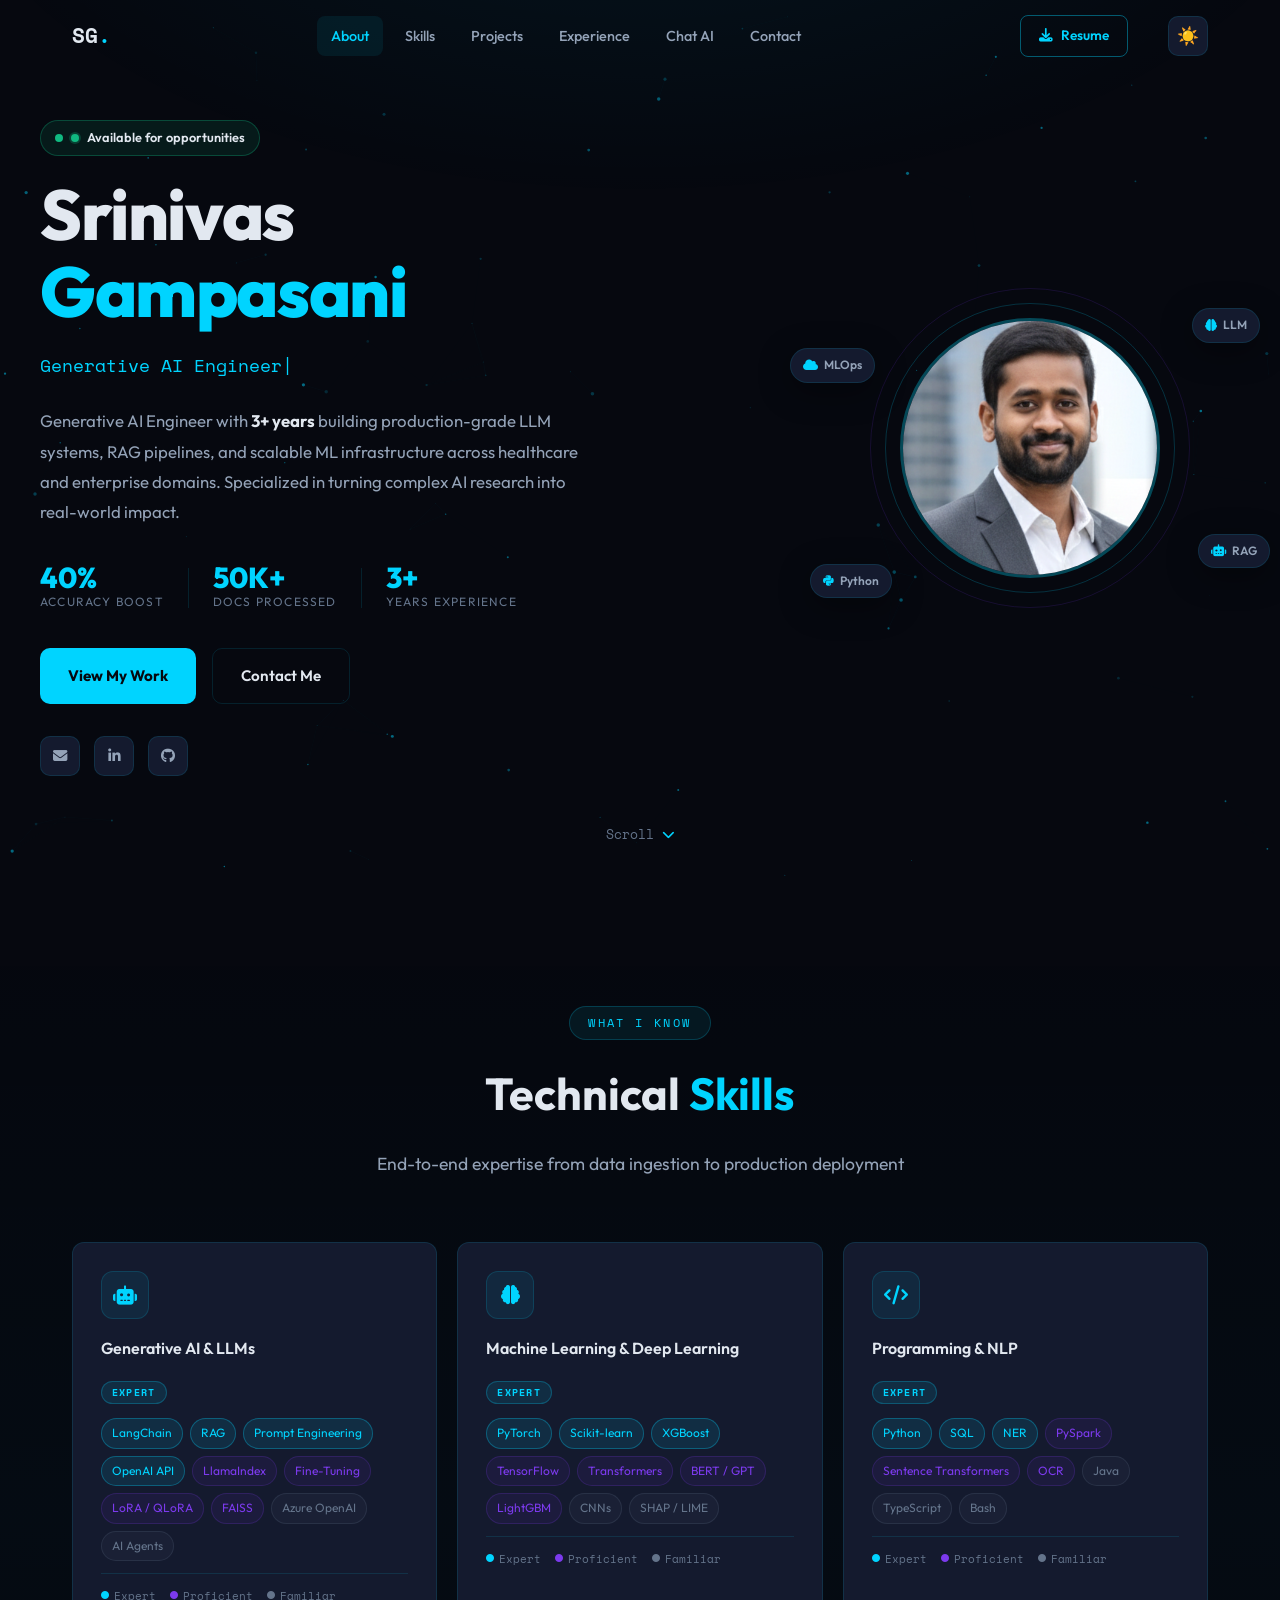
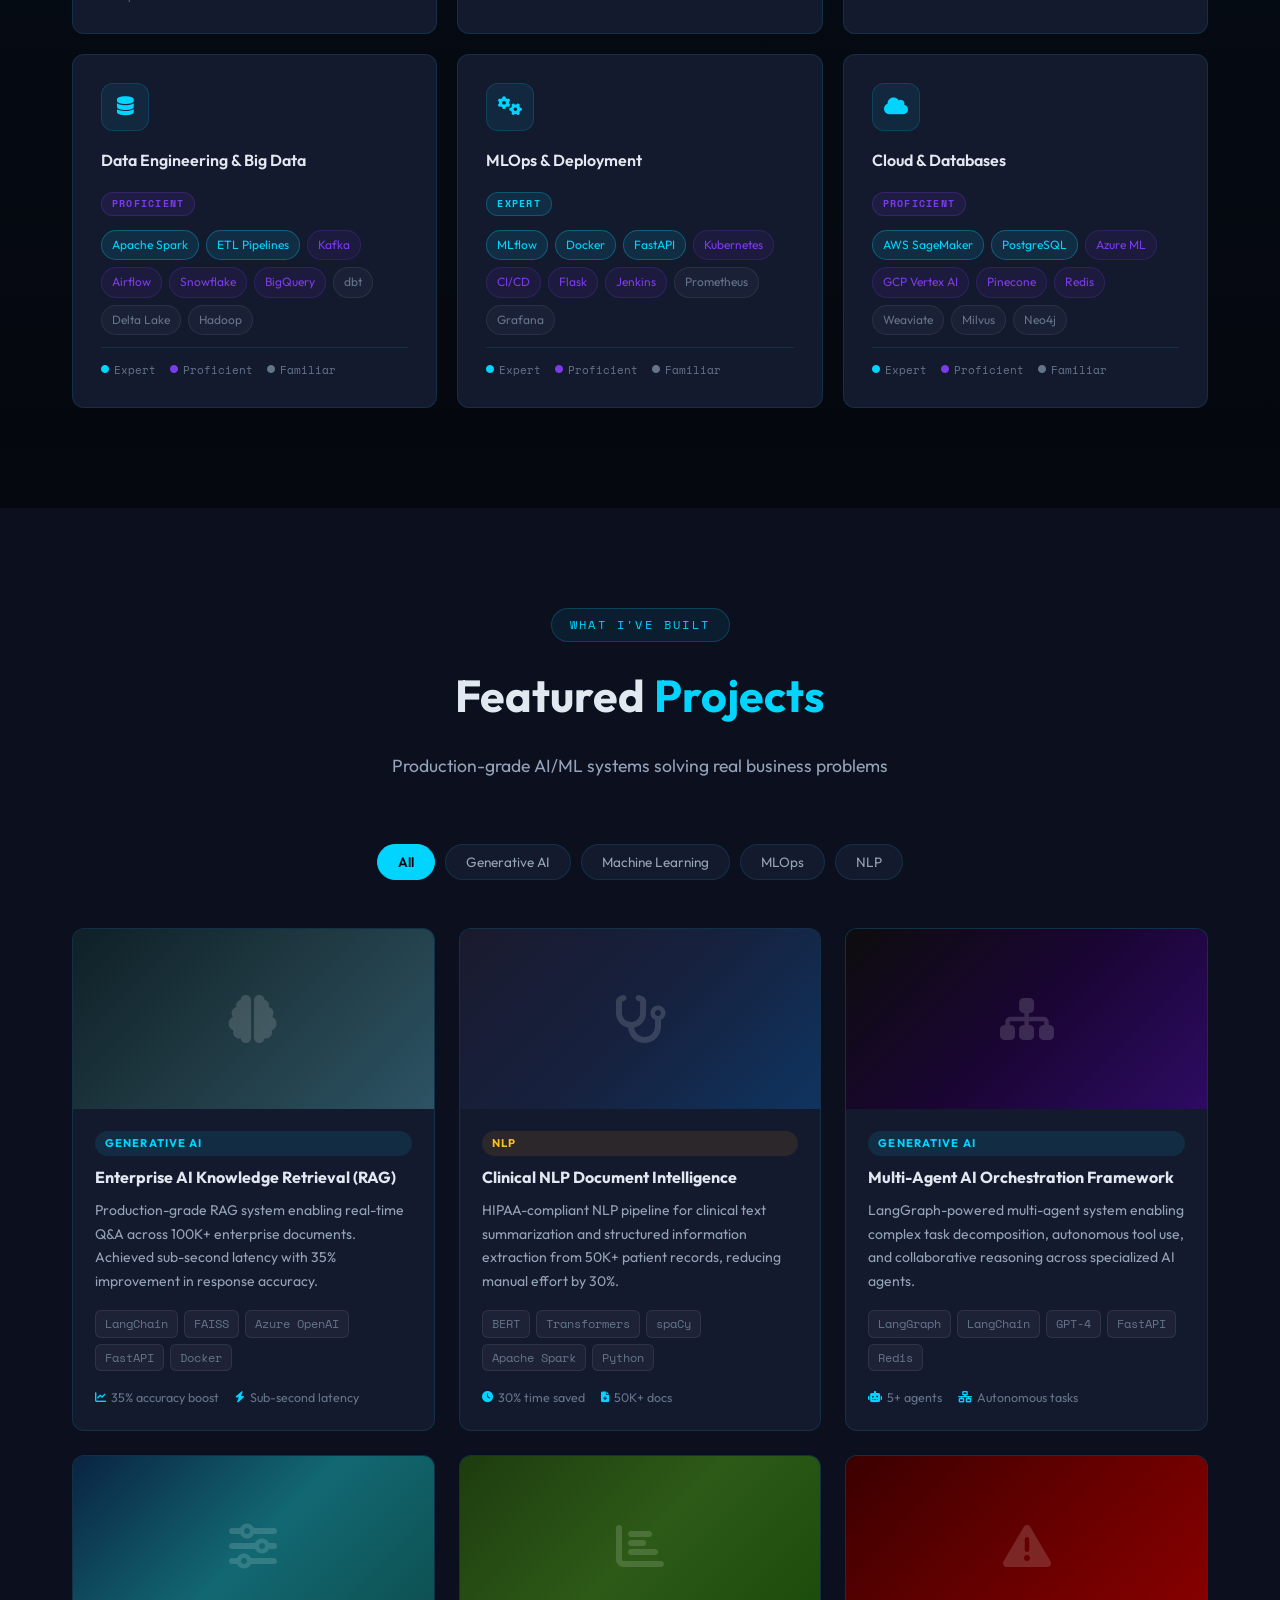
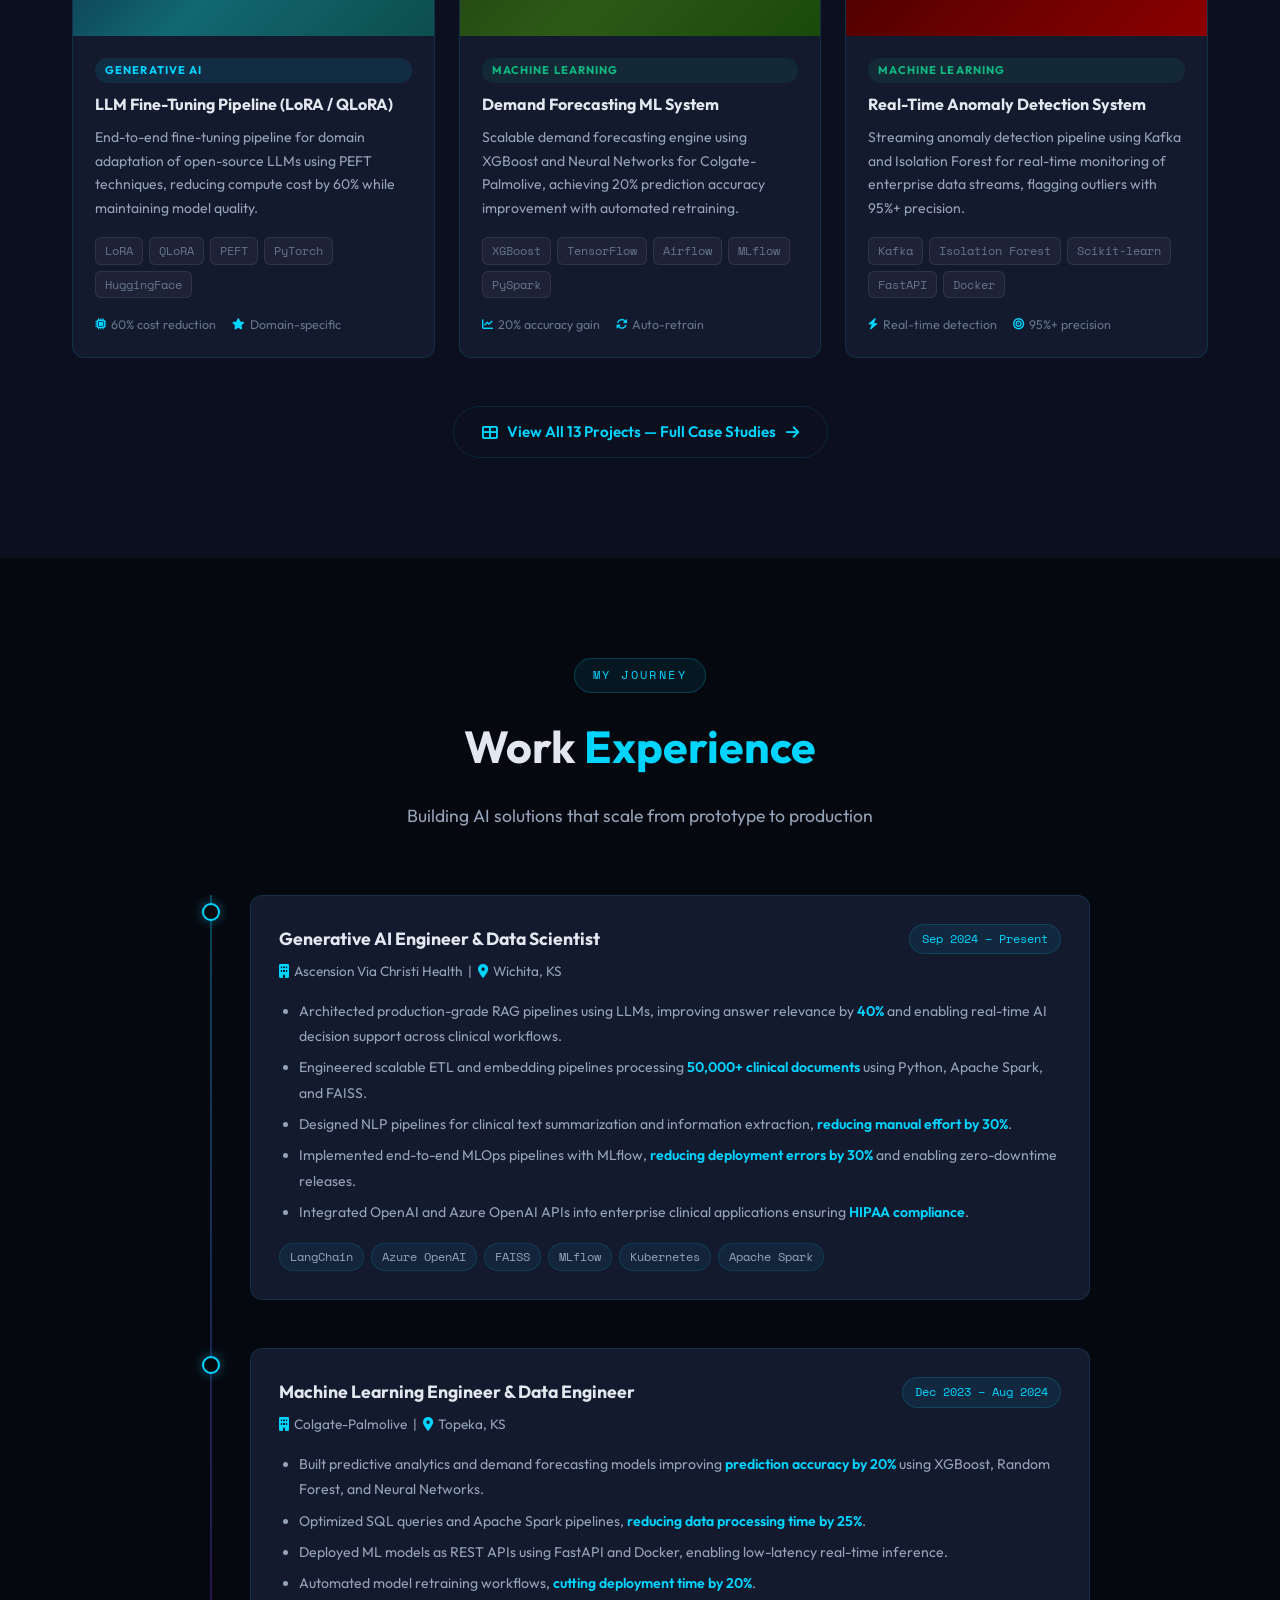
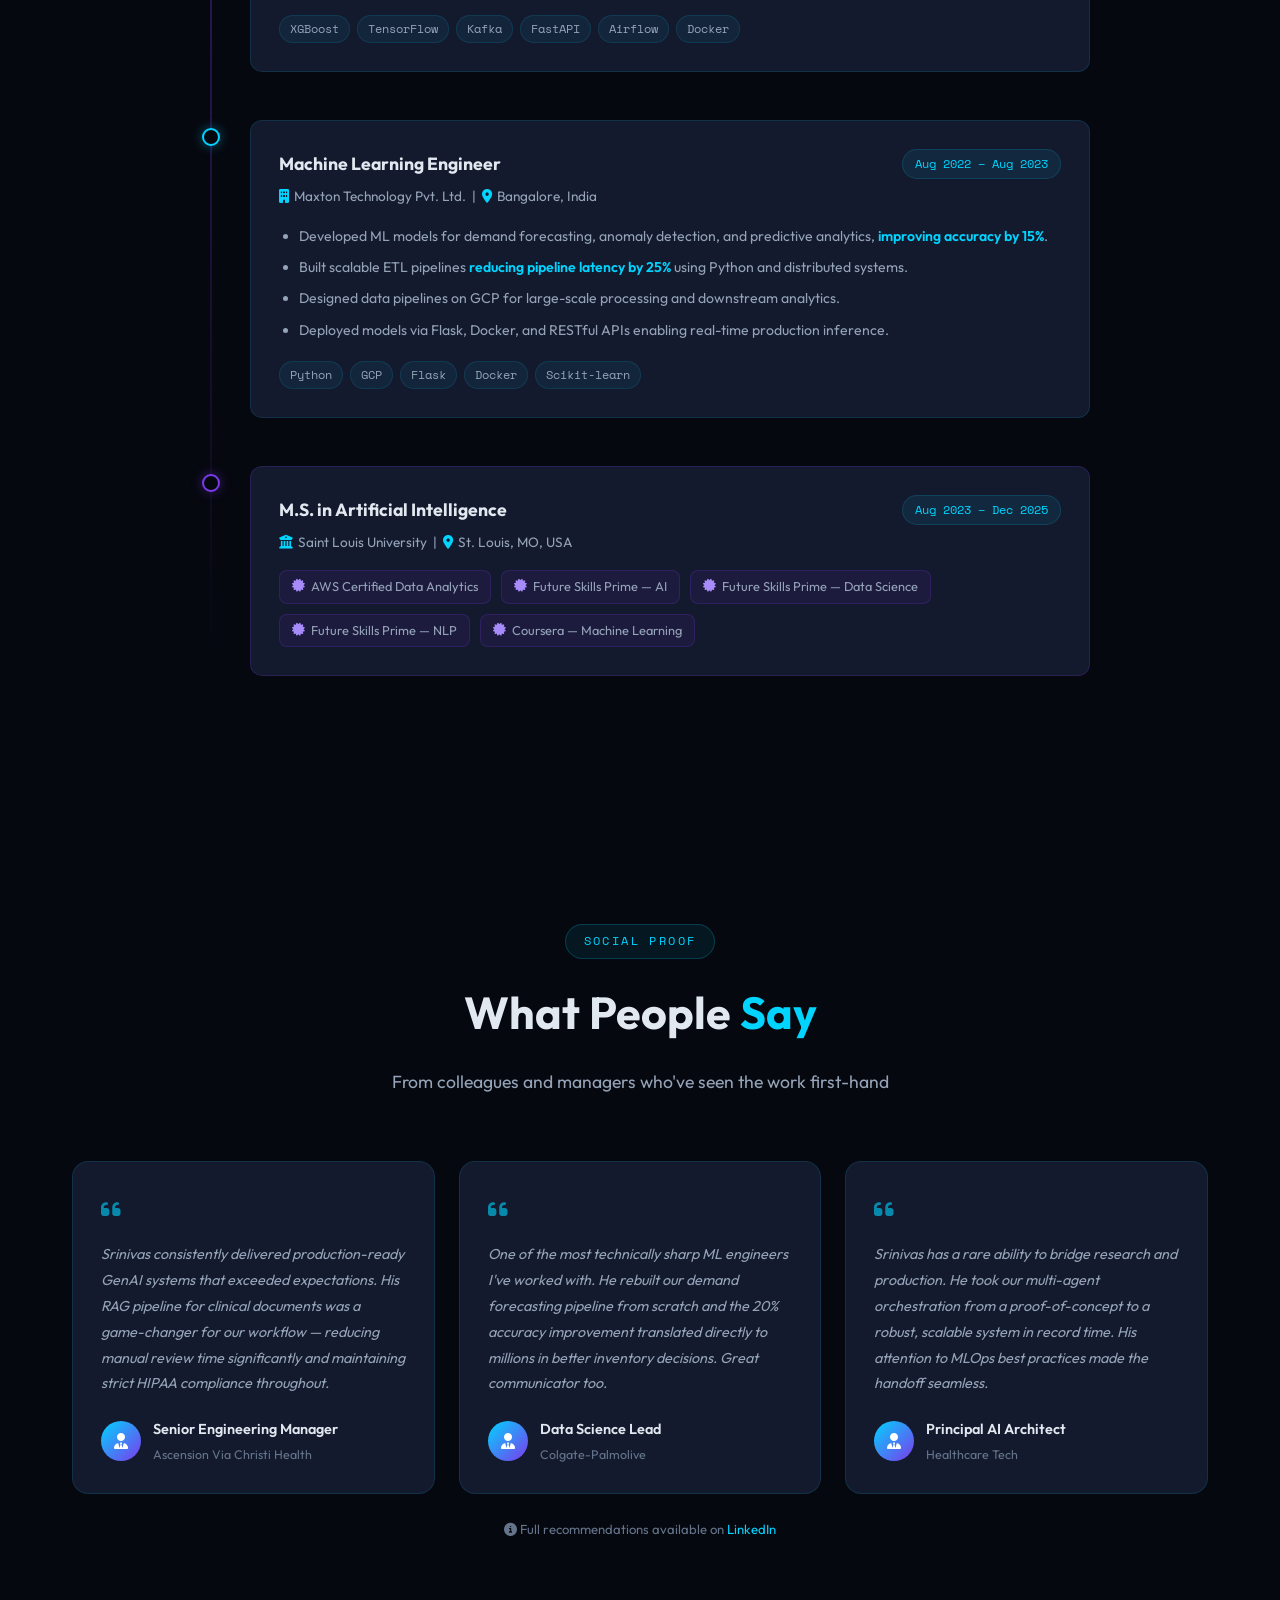
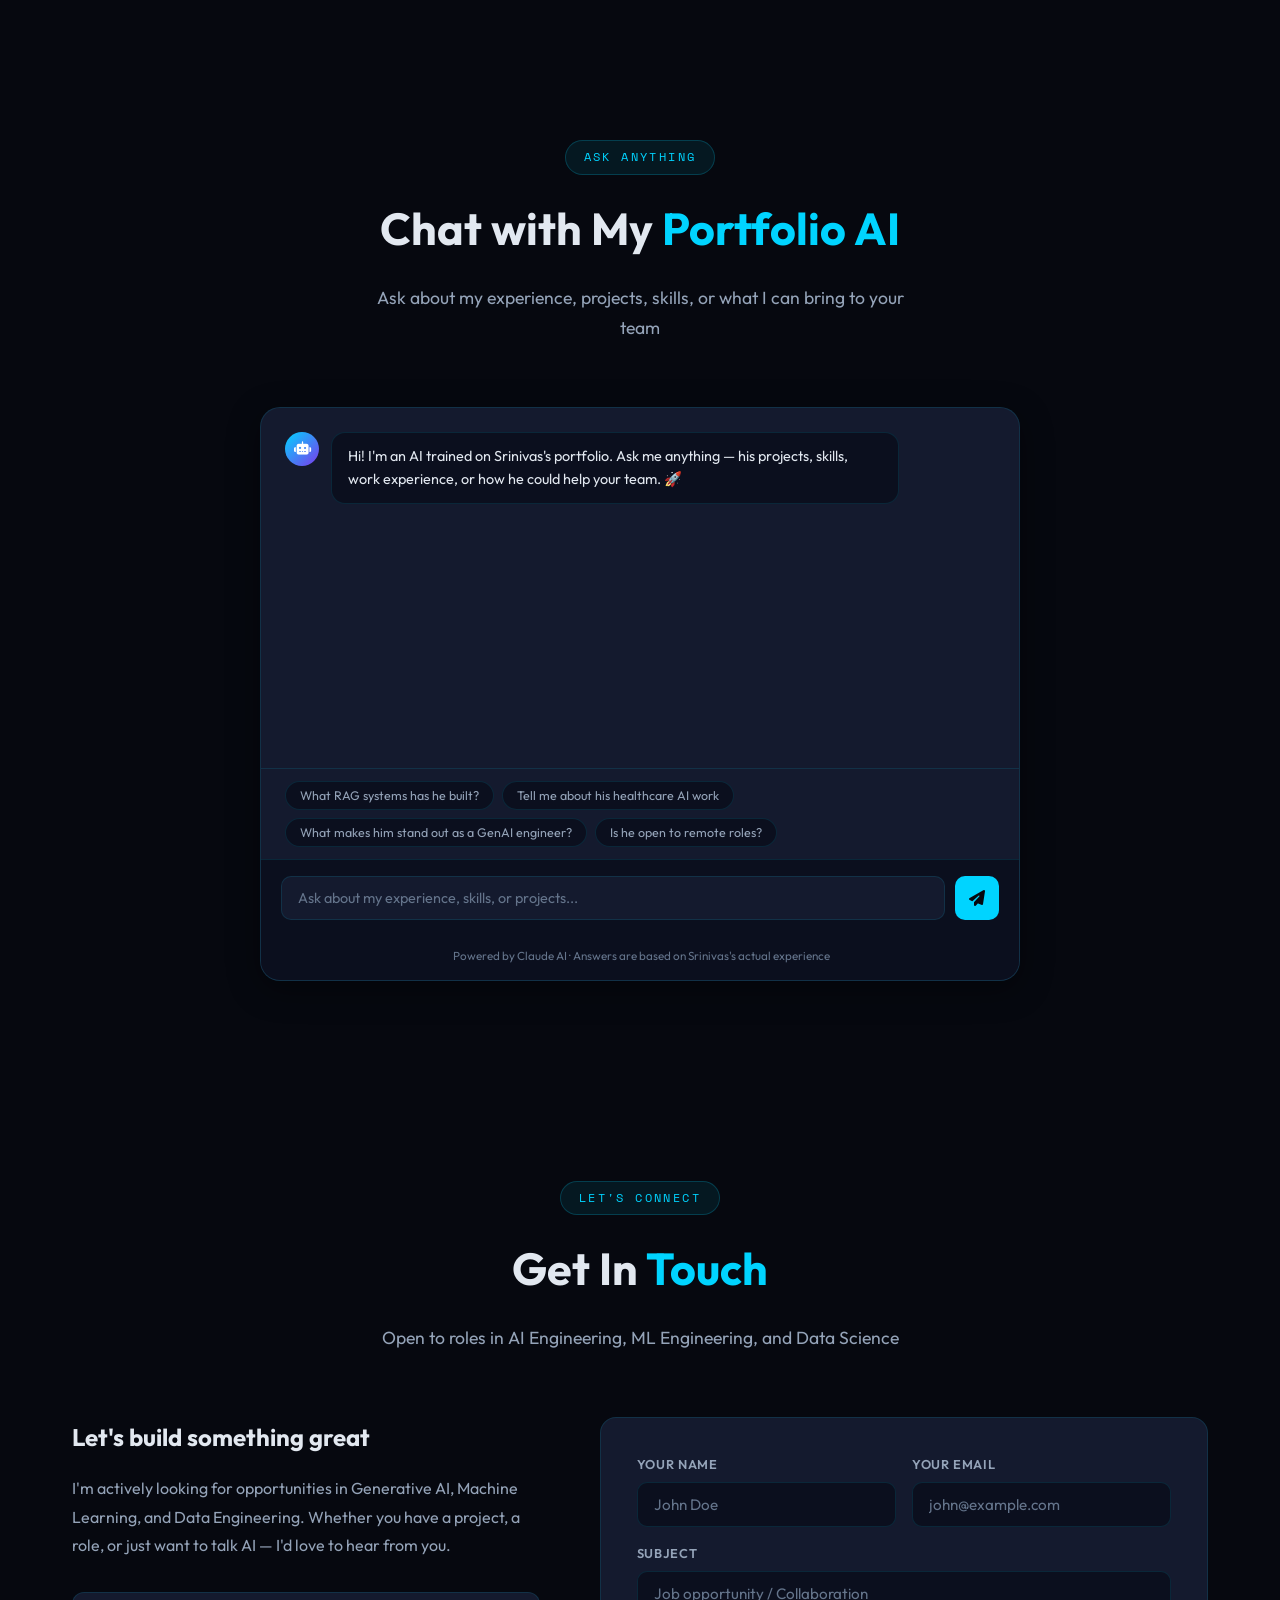
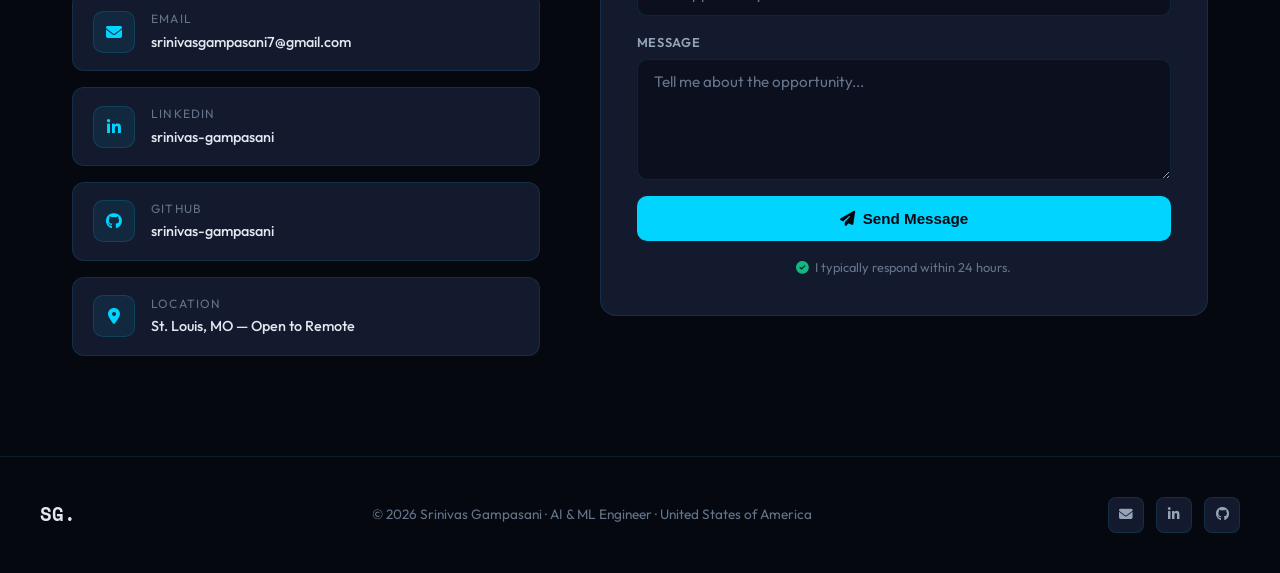
==== index.html @ 33515a1b "Update index.html" ====
<!DOCTYPE html>
<html lang="en" data-theme="dark">
<head>
  <meta charset="UTF-8">
  <meta name="viewport" content="width=device-width, initial-scale=1.0">
  <title>Srinivas Gampasani — Generative AI & ML Engineer | St. Louis, MO</title>
  <meta name="description" content="Srinivas Gampasani is a Generative AI Engineer with 3+ years building production-grade LLM systems, RAG pipelines, and scalable ML infrastructure in healthcare and enterprise domains.">
  <meta name="keywords" content="Generative AI Engineer, Machine Learning Engineer, LLM, RAG, LangChain, Data Scientist, St. Louis, MLOps, NLP, AI Engineer">
  <meta name="author" content="Srinivas Gampasani">
  <meta name="robots" content="index, follow">
  <link rel="canonical" href="https://srinivasgampasani.com/">

  <!-- Open Graph / LinkedIn / Facebook -->
  <meta property="og:type" content="website">
  <meta property="og:url" content="https://srinivasgampasani.com/">
  <meta property="og:title" content="Srinivas Gampasani — Generative AI & ML Engineer">
  <meta property="og:description" content="Generative AI Engineer building production-grade LLM systems, RAG pipelines, and scalable ML infrastructure. 3+ years across healthcare and enterprise domains.">
  <meta property="og:image" content="https://srinivasgampasani.com/assets/Srinivas Profile.png">

  <!-- Twitter Card -->
  <meta name="twitter:card" content="summary_large_image">
  <meta name="twitter:title" content="Srinivas Gampasani — Generative AI & ML Engineer">
  <meta name="twitter:description" content="Building production-grade LLM systems, RAG pipelines, and ML infrastructure.">
  <meta name="twitter:image" content="https://srinivasgampasani.com/assets/Srinivas Profile.png">

  <!-- Structured Data (JSON-LD) -->
  <script type="application/ld+json">
  {
    "@context": "https://schema.org",
    "@type": "Person",
    "name": "Srinivas Gampasani",
    "url": "https://srinivasgampasani.com",
    "image": "https://srinivasgampasani.com/assets/Srinivas Profile.png",
    "jobTitle": "Generative AI Engineer",
    "description": "Generative AI Engineer with 3+ years building production-grade LLM systems, RAG pipelines, and scalable ML infrastructure.",
    "email": "srinivasgampasani7@gmail.com",
    "sameAs": [
      "https://www.linkedin.com/in/srinivas-gampasani-85338b235/",
      "https://github.com/srinivas-gampasani"
    ],
    "alumniOf": {
      "@type": "CollegeOrUniversity",
      "name": "Saint Louis University"
    },
    "knowsAbout": ["Generative AI", "LLM", "RAG", "Machine Learning", "MLOps", "LangChain", "Python", "NLP"]
  }
  </script>

  <link rel="stylesheet" href="style.css">
  <link rel="stylesheet" href="https://cdnjs.cloudflare.com/ajax/libs/font-awesome/6.5.0/css/all.min.css">
  <link href="https://fonts.googleapis.com/css2?family=Space+Mono:wght@400;700&family=Outfit:wght@300;400;500;600;700;800&display=swap" rel="stylesheet">
</head>
<body>

<!-- BACKGROUND CANVAS -->
<canvas id="bg-canvas"></canvas>

<!-- NAVBAR -->
<header id="navbar">
  <div class="nav-inner">
    <a href="index.html" class="nav-logo">SG<span class="dot">.</span></a>
    <nav>
      <a href="#about">About</a>
      <a href="#skills">Skills</a>
      <a href="projects.html">Projects</a>
      <a href="#experience">Experience</a>
      <a href="#chat">Chat AI</a>
      <a href="#contact">Contact</a>
    </nav>
    <a href="assets/Srinivas Resume.pdf" target="_blank" class="nav-resume">
      <i class="fas fa-download"></i> Resume
    </a>
    <button id="theme-toggle" aria-label="Toggle theme" title="Toggle dark/light mode">☀️</button>
    <button id="menu-toggle" aria-label="Toggle menu"><span></span><span></span><span></span></button>
  </div>
  <div class="mobile-menu" id="mobile-menu">
    <a href="#about">About</a>
    <a href="#skills">Skills</a>
    <a href="projects.html">Projects</a>
    <a href="#experience">Experience</a>
    <a href="#chat">Chat AI</a>
    <a href="#contact">Contact</a>
    <a href="assets/Srinivas Resume.pdf" target="_blank">Download Resume</a>
  </div>
</header>

<!-- HERO -->
<section id="about" class="hero">
  <div class="hero-content">
    <div class="hero-text">
      <a href="https://www.linkedin.com/in/srinivas-gampasani-85338b235/" target="_blank" class="hero-tag animate-up delay-1"><span class="available-dot"></span>Available for opportunities</a>
      <h1 class="animate-up delay-2">Srinivas<br><span class="accent">Gampasani</span></h1>
      <div class="typing-wrapper animate-up delay-3">
        <span id="typing-text"></span><span class="cursor">|</span>
      </div>
      <p class="hero-bio animate-up delay-4">
        Generative AI Engineer with <strong>3+ years</strong> building production-grade LLM systems, RAG pipelines, and scalable ML infrastructure across healthcare and enterprise domains. Specialized in turning complex AI research into real-world impact.
      </p>
      <div class="hero-stats animate-up delay-5">
        <div class="stat"><span class="stat-num">40%</span><span class="stat-lbl">Accuracy boost</span></div>
        <div class="stat-div"></div>
        <div class="stat"><span class="stat-num">50K+</span><span class="stat-lbl">Docs processed</span></div>
        <div class="stat-div"></div>
        <div class="stat"><span class="stat-num">3+</span><span class="stat-lbl">Years experience</span></div>
      </div>
      <div class="hero-btns animate-up delay-5">
        <a href="projects.html" class="btn-primary">View My Work</a>
        <a href="#contact" class="btn-outline">Contact Me</a>
      </div>
      <div class="social-row animate-up delay-5">
        <a href="mailto:srinivasgampasani7@gmail.com" title="Email"><i class="fas fa-envelope"></i></a>
        <a href="https://www.linkedin.com/in/srinivas-gampasani-85338b235/" target="_blank" title="LinkedIn"><i class="fab fa-linkedin-in"></i></a>
        <a href="https://github.com/srinivas-gampasani" target="_blank" title="GitHub"><i class="fab fa-github"></i></a>
      </div>
    </div>
    <div class="hero-visual animate-up delay-3">
      <div class="profile-ring">
        <img src="assets/Srinivas Profile.png" alt="Srinivas Gampasani" class="profile-img">
        <div class="ring ring-1"></div>
        <div class="ring ring-2"></div>
      </div>
      <div class="floating-badge badge-1"><i class="fas fa-brain"></i> LLM</div>
      <div class="floating-badge badge-2"><i class="fas fa-robot"></i> RAG</div>
      <div class="floating-badge badge-3"><i class="fas fa-cloud"></i> MLOps</div>
      <div class="floating-badge badge-4"><i class="fab fa-python"></i> Python</div>
    </div>
  </div>
  <div class="scroll-hint"><span>Scroll</span><i class="fas fa-chevron-down"></i></div>
</section>

<!-- SKILLS -->
<section id="skills" class="section reveal">
  <div class="section-inner">
    <div class="section-header">
      <span class="section-label">What I Know</span>
      <h2>Technical <span class="accent">Skills</span></h2>
      <p>End-to-end expertise from data ingestion to production deployment</p>
    </div>
    <div class="skills-grid">

      <div class="skill-card">
        <div class="skill-icon"><i class="fas fa-robot"></i></div>
        <h3>Generative AI & LLMs</h3>
        <div class="skill-tier-label expert">Expert</div>
        <div class="skill-tags">
          <span class="tag-expert">LangChain</span><span class="tag-expert">RAG</span><span class="tag-expert">Prompt Engineering</span><span class="tag-expert">OpenAI API</span>
          <span class="tag-proficient">LlamaIndex</span><span class="tag-proficient">Fine-Tuning</span><span class="tag-proficient">LoRA / QLoRA</span><span class="tag-proficient">FAISS</span>
          <span class="tag-familiar">Azure OpenAI</span><span class="tag-familiar">AI Agents</span>
        </div>
        <div class="skill-tier-legend">
          <span class="legend-item"><i class="fas fa-circle tag-expert-dot"></i> Expert</span>
          <span class="legend-item"><i class="fas fa-circle tag-proficient-dot"></i> Proficient</span>
          <span class="legend-item"><i class="fas fa-circle tag-familiar-dot"></i> Familiar</span>
        </div>
      </div>

      <div class="skill-card">
        <div class="skill-icon"><i class="fas fa-brain"></i></div>
        <h3>Machine Learning & Deep Learning</h3>
        <div class="skill-tier-label expert">Expert</div>
        <div class="skill-tags">
          <span class="tag-expert">PyTorch</span><span class="tag-expert">Scikit-learn</span><span class="tag-expert">XGBoost</span>
          <span class="tag-proficient">TensorFlow</span><span class="tag-proficient">Transformers</span><span class="tag-proficient">BERT / GPT</span><span class="tag-proficient">LightGBM</span>
          <span class="tag-familiar">CNNs</span><span class="tag-familiar">SHAP / LIME</span>
        </div>
        <div class="skill-tier-legend">
          <span class="legend-item"><i class="fas fa-circle tag-expert-dot"></i> Expert</span>
          <span class="legend-item"><i class="fas fa-circle tag-proficient-dot"></i> Proficient</span>
          <span class="legend-item"><i class="fas fa-circle tag-familiar-dot"></i> Familiar</span>
        </div>
      </div>

      <div class="skill-card">
        <div class="skill-icon"><i class="fas fa-code"></i></div>
        <h3>Programming & NLP</h3>
        <div class="skill-tier-label expert">Expert</div>
        <div class="skill-tags">
          <span class="tag-expert">Python</span><span class="tag-expert">SQL</span><span class="tag-expert">NER</span>
          <span class="tag-proficient">PySpark</span><span class="tag-proficient">Sentence Transformers</span><span class="tag-proficient">OCR</span>
          <span class="tag-familiar">Java</span><span class="tag-familiar">TypeScript</span><span class="tag-familiar">Bash</span>
        </div>
        <div class="skill-tier-legend">
          <span class="legend-item"><i class="fas fa-circle tag-expert-dot"></i> Expert</span>
          <span class="legend-item"><i class="fas fa-circle tag-proficient-dot"></i> Proficient</span>
          <span class="legend-item"><i class="fas fa-circle tag-familiar-dot"></i> Familiar</span>
        </div>
      </div>

      <div class="skill-card">
        <div class="skill-icon"><i class="fas fa-database"></i></div>
        <h3>Data Engineering & Big Data</h3>
        <div class="skill-tier-label proficient">Proficient</div>
        <div class="skill-tags">
          <span class="tag-expert">Apache Spark</span><span class="tag-expert">ETL Pipelines</span>
          <span class="tag-proficient">Kafka</span><span class="tag-proficient">Airflow</span><span class="tag-proficient">Snowflake</span><span class="tag-proficient">BigQuery</span>
          <span class="tag-familiar">dbt</span><span class="tag-familiar">Delta Lake</span><span class="tag-familiar">Hadoop</span>
        </div>
        <div class="skill-tier-legend">
          <span class="legend-item"><i class="fas fa-circle tag-expert-dot"></i> Expert</span>
          <span class="legend-item"><i class="fas fa-circle tag-proficient-dot"></i> Proficient</span>
          <span class="legend-item"><i class="fas fa-circle tag-familiar-dot"></i> Familiar</span>
        </div>
      </div>

      <div class="skill-card">
        <div class="skill-icon"><i class="fas fa-cogs"></i></div>
        <h3>MLOps & Deployment</h3>
        <div class="skill-tier-label expert">Expert</div>
        <div class="skill-tags">
          <span class="tag-expert">MLflow</span><span class="tag-expert">Docker</span><span class="tag-expert">FastAPI</span>
          <span class="tag-proficient">Kubernetes</span><span class="tag-proficient">CI/CD</span><span class="tag-proficient">Flask</span><span class="tag-proficient">Jenkins</span>
          <span class="tag-familiar">Prometheus</span><span class="tag-familiar">Grafana</span>
        </div>
        <div class="skill-tier-legend">
          <span class="legend-item"><i class="fas fa-circle tag-expert-dot"></i> Expert</span>
          <span class="legend-item"><i class="fas fa-circle tag-proficient-dot"></i> Proficient</span>
          <span class="legend-item"><i class="fas fa-circle tag-familiar-dot"></i> Familiar</span>
        </div>
      </div>

      <div class="skill-card">
        <div class="skill-icon"><i class="fas fa-cloud"></i></div>
        <h3>Cloud & Databases</h3>
        <div class="skill-tier-label proficient">Proficient</div>
        <div class="skill-tags">
          <span class="tag-expert">AWS SageMaker</span><span class="tag-expert">PostgreSQL</span>
          <span class="tag-proficient">Azure ML</span><span class="tag-proficient">GCP Vertex AI</span><span class="tag-proficient">Pinecone</span><span class="tag-proficient">Redis</span>
          <span class="tag-familiar">Weaviate</span><span class="tag-familiar">Milvus</span><span class="tag-familiar">Neo4j</span>
        </div>
        <div class="skill-tier-legend">
          <span class="legend-item"><i class="fas fa-circle tag-expert-dot"></i> Expert</span>
          <span class="legend-item"><i class="fas fa-circle tag-proficient-dot"></i> Proficient</span>
          <span class="legend-item"><i class="fas fa-circle tag-familiar-dot"></i> Familiar</span>
        </div>
      </div>

    </div>
  </div>
</section>

<!-- PROJECTS PREVIEW -->
<section id="projects" class="section reveal">
  <div class="section-inner">
    <div class="section-header">
      <span class="section-label">What I've Built</span>
      <h2>Featured <span class="accent">Projects</span></h2>
      <p>Production-grade AI/ML systems solving real business problems</p>
    </div>

    <div class="filter-bar">
      <button class="filter-btn active" data-filter="all">All</button>
      <button class="filter-btn" data-filter="genai">Generative AI</button>
      <button class="filter-btn" data-filter="ml">Machine Learning</button>
      <button class="filter-btn" data-filter="mlops">MLOps</button>
      <button class="filter-btn" data-filter="nlp">NLP</button>
    </div>

    <div class="projects-grid">

      <!-- Project 1 -->
      <div class="project-card" data-category="genai">
        <div class="project-img" style="background: linear-gradient(135deg, #0f2027, #203a43, #2c5364);">
          <div class="project-img-icon"><i class="fas fa-brain"></i></div>
          <div class="project-overlay">
            <a href="projects.html#rag" class="overlay-btn"><i class="fas fa-arrow-right"></i> Details</a>
          </div>
        </div>
        <div class="project-body">
          <div class="project-category-tag genai">Generative AI</div>
          <h3>Enterprise AI Knowledge Retrieval (RAG)</h3>
          <p>Production-grade RAG system enabling real-time Q&A across 100K+ enterprise documents. Achieved sub-second latency with 35% improvement in response accuracy.</p>
          <div class="tech-stack">
            <span>LangChain</span><span>FAISS</span><span>Azure OpenAI</span><span>FastAPI</span><span>Docker</span>
          </div>
          <div class="project-metrics">
            <div class="metric"><i class="fas fa-chart-line"></i> 35% accuracy boost</div>
            <div class="metric"><i class="fas fa-bolt"></i> Sub-second latency</div>
          </div>
        </div>
      </div>

      <!-- Project 2 -->
      <div class="project-card" data-category="nlp">
        <div class="project-img" style="background: linear-gradient(135deg, #1a1a2e, #16213e, #0f3460);">
          <div class="project-img-icon"><i class="fas fa-stethoscope"></i></div>
          <div class="project-overlay">
            <a href="projects.html#clinical-nlp" class="overlay-btn"><i class="fas fa-arrow-right"></i> Details</a>
          </div>
        </div>
        <div class="project-body">
          <div class="project-category-tag nlp">NLP</div>
          <h3>Clinical NLP Document Intelligence</h3>
          <p>HIPAA-compliant NLP pipeline for clinical text summarization and structured information extraction from 50K+ patient records, reducing manual effort by 30%.</p>
          <div class="tech-stack">
            <span>BERT</span><span>Transformers</span><span>spaCy</span><span>Apache Spark</span><span>Python</span>
          </div>
          <div class="project-metrics">
            <div class="metric"><i class="fas fa-clock"></i> 30% time saved</div>
            <div class="metric"><i class="fas fa-file-medical"></i> 50K+ docs</div>
          </div>
        </div>
      </div>

      <!-- Project 3 -->
      <div class="project-card" data-category="genai">
        <div class="project-img" style="background: linear-gradient(135deg, #0d0d0d, #1a0533, #2d0b63);">
          <div class="project-img-icon"><i class="fas fa-sitemap"></i></div>
          <div class="project-overlay">
            <a href="projects.html#multi-agent" class="overlay-btn"><i class="fas fa-arrow-right"></i> Details</a>
          </div>
        </div>
        <div class="project-body">
          <div class="project-category-tag genai">Generative AI</div>
          <h3>Multi-Agent AI Orchestration Framework</h3>
          <p>LangGraph-powered multi-agent system enabling complex task decomposition, autonomous tool use, and collaborative reasoning across specialized AI agents.</p>
          <div class="tech-stack">
            <span>LangGraph</span><span>LangChain</span><span>GPT-4</span><span>FastAPI</span><span>Redis</span>
          </div>
          <div class="project-metrics">
            <div class="metric"><i class="fas fa-robot"></i> 5+ agents</div>
            <div class="metric"><i class="fas fa-network-wired"></i> Autonomous tasks</div>
          </div>
        </div>
      </div>

      <!-- Project 4 -->
      <div class="project-card" data-category="genai">
        <div class="project-img" style="background: linear-gradient(135deg, #0a2342, #126872, #0d4e4e);">
          <div class="project-img-icon"><i class="fas fa-sliders"></i></div>
          <div class="project-overlay">
            <a href="projects.html#lora" class="overlay-btn"><i class="fas fa-arrow-right"></i> Details</a>
          </div>
        </div>
        <div class="project-body">
          <div class="project-category-tag genai">Generative AI</div>
          <h3>LLM Fine-Tuning Pipeline (LoRA / QLoRA)</h3>
          <p>End-to-end fine-tuning pipeline for domain adaptation of open-source LLMs using PEFT techniques, reducing compute cost by 60% while maintaining model quality.</p>
          <div class="tech-stack">
            <span>LoRA</span><span>QLoRA</span><span>PEFT</span><span>PyTorch</span><span>HuggingFace</span>
          </div>
          <div class="project-metrics">
            <div class="metric"><i class="fas fa-microchip"></i> 60% cost reduction</div>
            <div class="metric"><i class="fas fa-star"></i> Domain-specific</div>
          </div>
        </div>
      </div>

      <!-- Project 5 -->
      <div class="project-card" data-category="ml">
        <div class="project-img" style="background: linear-gradient(135deg, #1e3c0f, #2d5a17, #1a4a0a);">
          <div class="project-img-icon"><i class="fas fa-chart-bar"></i></div>
          <div class="project-overlay">
            <a href="projects.html#demand-forecast" class="overlay-btn"><i class="fas fa-arrow-right"></i> Details</a>
          </div>
        </div>
        <div class="project-body">
          <div class="project-category-tag ml">Machine Learning</div>
          <h3>Demand Forecasting ML System</h3>
          <p>Scalable demand forecasting engine using XGBoost and Neural Networks for Colgate-Palmolive, achieving 20% prediction accuracy improvement with automated retraining.</p>
          <div class="tech-stack">
            <span>XGBoost</span><span>TensorFlow</span><span>Airflow</span><span>MLflow</span><span>PySpark</span>
          </div>
          <div class="project-metrics">
            <div class="metric"><i class="fas fa-chart-line"></i> 20% accuracy gain</div>
            <div class="metric"><i class="fas fa-sync"></i> Auto-retrain</div>
          </div>
        </div>
      </div>

      <!-- Project 6 -->
      <div class="project-card" data-category="ml">
        <div class="project-img" style="background: linear-gradient(135deg, #3b0000, #660000, #8b0000);">
          <div class="project-img-icon"><i class="fas fa-triangle-exclamation"></i></div>
          <div class="project-overlay">
            <a href="projects.html#anomaly" class="overlay-btn"><i class="fas fa-arrow-right"></i> Details</a>
          </div>
        </div>
        <div class="project-body">
          <div class="project-category-tag ml">Machine Learning</div>
          <h3>Real-Time Anomaly Detection System</h3>
          <p>Streaming anomaly detection pipeline using Kafka and Isolation Forest for real-time monitoring of enterprise data streams, flagging outliers with 95%+ precision.</p>
          <div class="tech-stack">
            <span>Kafka</span><span>Isolation Forest</span><span>Scikit-learn</span><span>FastAPI</span><span>Docker</span>
          </div>
          <div class="project-metrics">
            <div class="metric"><i class="fas fa-bolt"></i> Real-time detection</div>
            <div class="metric"><i class="fas fa-bullseye"></i> 95%+ precision</div>
          </div>
        </div>
      </div>

    </div><!-- /projects-grid -->

    <!-- View all projects CTA -->
    <div class="view-all-projects">
      <a href="projects.html">
        <i class="fas fa-th-large"></i>
        View All 13 Projects — Full Case Studies
        <i class="fas fa-arrow-right"></i>
      </a>
    </div>

  </div>
</section>

<!-- EXPERIENCE -->
<section id="experience" class="section reveal">
  <div class="section-inner">
    <div class="section-header">
      <span class="section-label">My Journey</span>
      <h2>Work <span class="accent">Experience</span></h2>
      <p>Building AI solutions that scale from prototype to production</p>
    </div>
    <div class="timeline">

      <div class="timeline-item reveal-item">
        <div class="timeline-dot"></div>
        <div class="timeline-card">
          <div class="timeline-header">
            <div>
              <h3>Generative AI Engineer & Data Scientist</h3>
              <div class="timeline-company"><i class="fas fa-building"></i> Ascension Via Christi Health &nbsp;|&nbsp; <i class="fas fa-map-marker-alt"></i> Wichita, KS</div>
            </div>
            <div class="timeline-date">Sep 2024 – Present</div>
          </div>
          <ul class="timeline-bullets">
            <li>Architected production-grade RAG pipelines using LLMs, improving answer relevance by <strong>40%</strong> and enabling real-time AI decision support across clinical workflows.</li>
            <li>Engineered scalable ETL and embedding pipelines processing <strong>50,000+ clinical documents</strong> using Python, Apache Spark, and FAISS.</li>
            <li>Designed NLP pipelines for clinical text summarization and information extraction, <strong>reducing manual effort by 30%</strong>.</li>
            <li>Implemented end-to-end MLOps pipelines with MLflow, <strong>reducing deployment errors by 30%</strong> and enabling zero-downtime releases.</li>
            <li>Integrated OpenAI and Azure OpenAI APIs into enterprise clinical applications ensuring <strong>HIPAA compliance</strong>.</li>
          </ul>
          <div class="timeline-tech"><span>LangChain</span><span>Azure OpenAI</span><span>FAISS</span><span>MLflow</span><span>Kubernetes</span><span>Apache Spark</span></div>
        </div>
      </div>

      <div class="timeline-item reveal-item">
        <div class="timeline-dot"></div>
        <div class="timeline-card">
          <div class="timeline-header">
            <div>
              <h3>Machine Learning Engineer & Data Engineer</h3>
              <div class="timeline-company"><i class="fas fa-building"></i> Colgate-Palmolive &nbsp;|&nbsp; <i class="fas fa-map-marker-alt"></i> Topeka, KS</div>
            </div>
            <div class="timeline-date">Dec 2023 – Aug 2024</div>
          </div>
          <ul class="timeline-bullets">
            <li>Built predictive analytics and demand forecasting models improving <strong>prediction accuracy by 20%</strong> using XGBoost, Random Forest, and Neural Networks.</li>
            <li>Optimized SQL queries and Apache Spark pipelines, <strong>reducing data processing time by 25%</strong>.</li>
            <li>Deployed ML models as REST APIs using FastAPI and Docker, enabling low-latency real-time inference.</li>
            <li>Automated model retraining workflows, <strong>cutting deployment time by 20%</strong>.</li>
          </ul>
          <div class="timeline-tech"><span>XGBoost</span><span>TensorFlow</span><span>Kafka</span><span>FastAPI</span><span>Airflow</span><span>Docker</span></div>
        </div>
      </div>

      <div class="timeline-item reveal-item">
        <div class="timeline-dot"></div>
        <div class="timeline-card">
          <div class="timeline-header">
            <div>
              <h3>Machine Learning Engineer</h3>
              <div class="timeline-company"><i class="fas fa-building"></i> Maxton Technology Pvt. Ltd. &nbsp;|&nbsp; <i class="fas fa-map-marker-alt"></i> Bangalore, India</div>
            </div>
            <div class="timeline-date">Aug 2022 – Aug 2023</div>
          </div>
          <ul class="timeline-bullets">
            <li>Developed ML models for demand forecasting, anomaly detection, and predictive analytics, <strong>improving accuracy by 15%</strong>.</li>
            <li>Built scalable ETL pipelines <strong>reducing pipeline latency by 25%</strong> using Python and distributed systems.</li>
            <li>Designed data pipelines on GCP for large-scale processing and downstream analytics.</li>
            <li>Deployed models via Flask, Docker, and RESTful APIs enabling real-time production inference.</li>
          </ul>
          <div class="timeline-tech"><span>Python</span><span>GCP</span><span>Flask</span><span>Docker</span><span>Scikit-learn</span></div>
        </div>
      </div>

      <!-- Education -->
      <div class="timeline-item reveal-item edu-item">
        <div class="timeline-dot edu-dot"></div>
        <div class="timeline-card edu-card">
          <div class="timeline-header">
            <div>
              <h3>M.S. in Artificial Intelligence</h3>
              <div class="timeline-company"><i class="fas fa-university"></i> Saint Louis University &nbsp;|&nbsp; <i class="fas fa-map-marker-alt"></i> St. Louis, MO, USA</div>
            </div>
            <div class="timeline-date">Aug 2023 – Dec 2025</div>
          </div>
          <div class="certifications">
            <span class="cert"><i class="fas fa-certificate"></i> AWS Certified Data Analytics</span>
            <span class="cert"><i class="fas fa-certificate"></i> Future Skills Prime — AI</span>
            <span class="cert"><i class="fas fa-certificate"></i> Future Skills Prime — Data Science</span>
            <span class="cert"><i class="fas fa-certificate"></i> Future Skills Prime — NLP</span>
            <span class="cert"><i class="fas fa-certificate"></i> Coursera — Machine Learning</span>
          </div>
        </div>
      </div>

    </div>
  </div>
</section>

<!-- TESTIMONIALS -->
<section id="testimonials" class="section reveal">
  <div class="section-inner">
    <div class="section-header">
      <span class="section-label">Social Proof</span>
      <h2>What People <span class="accent">Say</span></h2>
      <p>From colleagues and managers who've seen the work first-hand</p>
    </div>
    <div class="testimonials-grid">
      <div class="testimonial-card">
        <div class="testimonial-quote"><i class="fas fa-quote-left"></i></div>
        <p class="testimonial-text">Srinivas consistently delivered production-ready GenAI systems that exceeded expectations. His RAG pipeline for clinical documents was a game-changer for our workflow — reducing manual review time significantly and maintaining strict HIPAA compliance throughout.</p>
        <div class="testimonial-author">
          <div class="testimonial-avatar"><i class="fas fa-user-tie"></i></div>
          <div>
            <div class="testimonial-name">Senior Engineering Manager</div>
            <div class="testimonial-role">Ascension Via Christi Health</div>
          </div>
        </div>
      </div>
      <div class="testimonial-card">
        <div class="testimonial-quote"><i class="fas fa-quote-left"></i></div>
        <p class="testimonial-text">One of the most technically sharp ML engineers I've worked with. He rebuilt our demand forecasting pipeline from scratch and the 20% accuracy improvement translated directly to millions in better inventory decisions. Great communicator too.</p>
        <div class="testimonial-author">
          <div class="testimonial-avatar"><i class="fas fa-user-tie"></i></div>
          <div>
            <div class="testimonial-name">Data Science Lead</div>
            <div class="testimonial-role">Colgate-Palmolive</div>
          </div>
        </div>
      </div>
      <div class="testimonial-card">
        <div class="testimonial-quote"><i class="fas fa-quote-left"></i></div>
        <p class="testimonial-text">Srinivas has a rare ability to bridge research and production. He took our multi-agent orchestration from a proof-of-concept to a robust, scalable system in record time. His attention to MLOps best practices made the handoff seamless.</p>
        <div class="testimonial-author">
          <div class="testimonial-avatar"><i class="fas fa-user-tie"></i></div>
          <div>
            <div class="testimonial-name">Principal AI Architect</div>
            <div class="testimonial-role">Healthcare Tech</div>
          </div>
        </div>
      </div>
    </div>
    <p class="testimonials-note"><i class="fas fa-info-circle"></i> Full recommendations available on <a href="https://www.linkedin.com/in/srinivas-gampasani-85338b235/" target="_blank">LinkedIn</a></p>
  </div>
</section>

<!-- AI CHAT WIDGET -->
<section id="chat" class="section reveal">
  <div class="section-inner">
    <div class="section-header">
      <span class="section-label">Ask Anything</span>
      <h2>Chat with My <span class="accent">Portfolio AI</span></h2>
      <p>Ask about my experience, projects, skills, or what I can bring to your team</p>
    </div>
    <div class="chat-widget-wrapper">
      <div class="chat-window" id="chat-window">
        <div class="chat-msg assistant">
          <div class="chat-avatar"><i class="fas fa-robot"></i></div>
          <div class="chat-bubble">Hi! I'm an AI trained on Srinivas's portfolio. Ask me anything — his projects, skills, work experience, or how he could help your team. 🚀</div>
        </div>
      </div>
      <div class="chat-suggestions">
        <button class="chat-suggestion-btn" onclick="askSuggestion(this)">What RAG systems has he built?</button>
        <button class="chat-suggestion-btn" onclick="askSuggestion(this)">Tell me about his healthcare AI work</button>
        <button class="chat-suggestion-btn" onclick="askSuggestion(this)">What makes him stand out as a GenAI engineer?</button>
        <button class="chat-suggestion-btn" onclick="askSuggestion(this)">Is he open to remote roles?</button>
      </div>
      <div class="chat-input-row">
        <input type="text" id="chat-input" class="chat-input" placeholder="Ask about my experience, skills, or projects..." />
        <button id="chat-send-btn" class="chat-send-btn" onclick="sendChat()"><i class="fas fa-paper-plane"></i></button>
      </div>
      <p class="chat-disclaimer"><i class="fas fa-sparkles"></i> Powered by Claude AI · Answers are based on Srinivas's actual experience</p>
    </div>
  </div>
</section>

<!-- CONTACT -->
<section id="contact" class="section reveal">
  <div class="section-inner">
    <div class="section-header">
      <span class="section-label">Let's Connect</span>
      <h2>Get In <span class="accent">Touch</span></h2>
      <p>Open to roles in AI Engineering, ML Engineering, and Data Science</p>
    </div>
    <div class="contact-grid">
      <div class="contact-info">
        <h3>Let's build something great</h3>
        <p>I'm actively looking for opportunities in Generative AI, Machine Learning, and Data Engineering. Whether you have a project, a role, or just want to talk AI — I'd love to hear from you.</p>
        <div class="contact-links">
          <a href="mailto:srinivasgampasani7@gmail.com" class="contact-link">
            <div class="contact-link-icon"><i class="fas fa-envelope"></i></div>
            <div><div class="contact-link-label">Email</div><div class="contact-link-val">srinivasgampasani7@gmail.com</div></div>
          </a>
          <a href="https://www.linkedin.com/in/srinivas-gampasani-85338b235/" target="_blank" class="contact-link">
            <div class="contact-link-icon"><i class="fab fa-linkedin-in"></i></div>
            <div><div class="contact-link-label">LinkedIn</div><div class="contact-link-val">srinivas-gampasani</div></div>
          </a>
          <a href="https://github.com/srinivas-gampasani" target="_blank" class="contact-link">
            <div class="contact-link-icon"><i class="fab fa-github"></i></div>
            <div><div class="contact-link-label">GitHub</div><div class="contact-link-val">srinivas-gampasani</div></div>
          </a>
          <div class="contact-link">
            <div class="contact-link-icon"><i class="fas fa-map-marker-alt"></i></div>
            <div><div class="contact-link-label">Location</div><div class="contact-link-val">St. Louis, MO — Open to Remote</div></div>
          </div>
        </div>
      </div>
      <form class="contact-form" action="https://formspree.io/f/xreolyjo" method="POST">
        <div class="form-row">
          <div class="form-group">
            <label>Your Name</label>
            <input type="text" name="name" placeholder="John Doe" required>
          </div>
          <div class="form-group">
            <label>Your Email</label>
            <input type="email" name="email" placeholder="john@example.com" required>
          </div>
        </div>
        <div class="form-group">
          <label>Subject</label>
          <input type="text" name="subject" placeholder="Job opportunity / Collaboration">
        </div>
        <div class="form-group">
          <label>Message</label>
          <textarea name="message" rows="5" placeholder="Tell me about the opportunity..." required></textarea>
        </div>
        <input type="hidden" name="_subject" value="New Portfolio Message">
        <button type="submit" class="btn-primary full-width">
          <i class="fas fa-paper-plane"></i> Send Message
        </button>
        <p class="form-note"><i class="fas fa-check-circle"></i> I typically respond within 24 hours.</p>
      </form>
    </div>
  </div>
</section>

<footer>
  <div class="footer-inner">
    <div class="footer-logo">SG<span class="dot">.</span></div>
    <p>© 2026 Srinivas Gampasani · AI & ML Engineer · United States of America</p>
    <div class="footer-social">
      <a href="mailto:srinivasgampasani7@gmail.com"><i class="fas fa-envelope"></i></a>
      <a href="https://www.linkedin.com/in/srinivasgampasani/" target="_blank"><i class="fab fa-linkedin-in"></i></a>
      <a href="https://github.com/srinivas-gampasani" target="_blank"><i class="fab fa-github"></i></a>
    </div>
  </div>
</footer>

<button class="back-to-top" id="back-to-top" aria-label="Back to top"><i class="fas fa-arrow-up"></i></button>

<script>
// ── Theme Toggle ──
const html = document.documentElement;
const themeBtn = document.getElementById('theme-toggle');

// Load saved theme and apply immediately (before paint)
const savedTheme = localStorage.getItem('sg-theme') || 'dark';
html.setAttribute('data-theme', savedTheme);
themeBtn.textContent = savedTheme === 'dark' ? '☀️' : '🌙';

// Update particle color based on theme
function getParticleColor(theme) {
  return theme === 'dark' ? 'rgba(0,212,255,' : 'rgba(0,119,182,';
}

themeBtn.addEventListener('click', () => {
  const current = html.getAttribute('data-theme');
  const next = current === 'dark' ? 'light' : 'dark';
  html.setAttribute('data-theme', next);
  localStorage.setItem('sg-theme', next);
  themeBtn.textContent = next === 'dark' ? '☀️' : '🌙';

  // Update particle color dynamically
  particleColor = getParticleColor(next);
});

// ── Particle canvas background ──
const canvas = document.getElementById('bg-canvas');
const ctx = canvas.getContext('2d');
let W, H, particles = [];
let particleColor = getParticleColor(html.getAttribute('data-theme'));

function resize() {
  W = canvas.width = window.innerWidth;
  H = canvas.height = window.innerHeight;
}
resize();
window.addEventListener('resize', resize);

class Particle {
  constructor() { this.reset(); }
  reset() {
    this.x = Math.random() * W;
    this.y = Math.random() * H;
    this.r = Math.random() * 1.5 + 0.3;
    this.vx = (Math.random() - 0.5) * 0.3;
    this.vy = (Math.random() - 0.5) * 0.3;
    this.alpha = Math.random() * 0.4 + 0.1;
  }
  update() {
    this.x += this.vx; this.y += this.vy;
    if (this.x < 0 || this.x > W || this.y < 0 || this.y > H) this.reset();
  }
  draw() {
    ctx.beginPath();
    ctx.arc(this.x, this.y, this.r, 0, Math.PI * 2);
    ctx.fillStyle = `${particleColor}${this.alpha})`;
    ctx.fill();
  }
}

for (let i = 0; i < 90; i++) particles.push(new Particle());

function drawLines() {
  for (let i = 0; i < particles.length; i++) {
    for (let j = i + 1; j < particles.length; j++) {
      const dx = particles[i].x - particles[j].x;
      const dy = particles[i].y - particles[j].y;
      const d = Math.sqrt(dx*dx + dy*dy);
      if (d < 100) {
        ctx.strokeStyle = `${particleColor}${0.06 * (1 - d/100)})`;
        ctx.lineWidth = 0.5;
        ctx.beginPath();
        ctx.moveTo(particles[i].x, particles[i].y);
        ctx.lineTo(particles[j].x, particles[j].y);
        ctx.stroke();
      }
    }
  }
}

function animate() {
  ctx.clearRect(0, 0, W, H);
  particles.forEach(p => { p.update(); p.draw(); });
  drawLines();
  requestAnimationFrame(animate);
}
animate();

// ── Typing effect ──
const roles = [
  'Generative AI Engineer',
  'Data Scientist',
  'Machine Learning Engineer',
  'LLM Systems Architect',
  'Data Engineer',
  'RAG Pipeline Specialist'
];
let roleIdx = 0, charIdx = 0, deleting = false;

function typeEffect() {
  const el = document.getElementById('typing-text');
  const current = roles[roleIdx];
  if (!deleting) {
    el.textContent = current.slice(0, ++charIdx);
    if (charIdx === current.length) { deleting = true; setTimeout(typeEffect, 1800); return; }
  } else {
    el.textContent = current.slice(0, --charIdx);
    if (charIdx === 0) { deleting = false; roleIdx = (roleIdx + 1) % roles.length; }
  }
  setTimeout(typeEffect, deleting ? 45 : 65);
}
typeEffect();

// ── Navbar scroll behaviour ──
const navbar = document.getElementById('navbar');
window.addEventListener('scroll', () => {
  navbar.classList.toggle('scrolled', window.scrollY > 60);
  document.getElementById('back-to-top').classList.toggle('visible', window.scrollY > 300);
});

// ── Mobile menu ──
document.getElementById('menu-toggle').addEventListener('click', function() {
  document.getElementById('mobile-menu').classList.toggle('open');
  this.classList.toggle('active');
});
document.querySelectorAll('#mobile-menu a').forEach(a => {
  a.addEventListener('click', () => {
    document.getElementById('mobile-menu').classList.remove('open');
    document.getElementById('menu-toggle').classList.remove('active');
  });
});

// ── Intersection Observer for reveal animations ──
const observer = new IntersectionObserver(entries => {
  entries.forEach(e => { if (e.isIntersecting) { e.target.classList.add('visible'); } });
}, { threshold: 0.1 });
document.querySelectorAll('.reveal, .reveal-item').forEach(el => observer.observe(el));

// ── Project filter ──
document.querySelectorAll('.filter-btn').forEach(btn => {
  btn.addEventListener('click', function() {
    document.querySelectorAll('.filter-btn').forEach(b => b.classList.remove('active'));
    this.classList.add('active');
    const filter = this.dataset.filter;
    document.querySelectorAll('.project-card').forEach(card => {
      const show = filter === 'all' || card.dataset.category === filter;
      card.style.opacity = show ? '1' : '0.15';
      card.style.transform = show ? 'scale(1)' : 'scale(0.95)';
      card.style.pointerEvents = show ? 'auto' : 'none';
    });
  });
});

// ── Back to top ──
document.getElementById('back-to-top').addEventListener('click', () => {
  window.scrollTo({ top: 0, behavior: 'smooth' });
});

// ── AI Chat Widget ──
const PORTFOLIO_CONTEXT = `You are an AI assistant representing Srinivas Gampasani's portfolio. Answer questions about him based only on the following information. Be concise, friendly, and professional. Keep answers under 120 words.

ABOUT: Srinivas Gampasani is a Generative AI Engineer & Data Scientist with 3+ years of experience building production-grade LLM systems, RAG pipelines, and scalable ML infrastructure across healthcare and enterprise domains. He is based in St. Louis, MO and is actively seeking opportunities in Generative AI, Machine Learning, and Data Engineering. He is open to remote roles.

EDUCATION: M.S. in Artificial Intelligence from Saint Louis University (Aug 2023 – Dec 2025).

CERTIFICATIONS: AWS Certified Data Analytics, Future Skills Prime — AI, Data Science, NLP, Coursera Machine Learning.

EXPERIENCE:
1. Generative AI Engineer & Data Scientist at Ascension Via Christi Health (Sep 2024 – Present, Wichita KS): Built production RAG pipelines improving answer relevance by 40%, processed 50,000+ clinical documents with Apache Spark and FAISS, designed HIPAA-compliant NLP pipelines reducing manual effort by 30%, implemented MLOps with MLflow reducing deployment errors by 30%.
2. Machine Learning Engineer & Data Engineer at Colgate-Palmolive (Dec 2023 – Aug 2024, Topeka KS): Demand forecasting with XGBoost/Neural Networks improving accuracy by 20%, optimized Spark pipelines reducing processing time by 25%, deployed ML REST APIs with FastAPI and Docker.
3. Machine Learning Engineer at Maxton Technology (Aug 2022 – Aug 2023, Bangalore India): ML models for demand forecasting and anomaly detection improving accuracy by 15%, ETL pipelines reducing latency by 25%, GCP data pipelines.

KEY SKILLS: LangChain, RAG, FAISS, LlamaIndex, LoRA/QLoRA Fine-Tuning, OpenAI/Azure OpenAI APIs, PyTorch, TensorFlow, Scikit-learn, XGBoost, Python, SQL, PySpark, Apache Spark, Kafka, Airflow, MLflow, Docker, Kubernetes, FastAPI, AWS SageMaker, Azure ML, GCP Vertex AI, Pinecone, PostgreSQL, Redis, BERT/GPT Transformers, NER.

FEATURED PROJECTS: Enterprise RAG System (100K+ docs, 35% accuracy boost, sub-second latency), Clinical NLP Pipeline (50K+ patient records, 30% time saved, HIPAA-compliant), Multi-Agent AI Framework (LangGraph, 5+ agents), LLM Fine-Tuning Pipeline (LoRA/QLoRA, 60% cost reduction), Demand Forecasting System (Colgate-Palmolive, 20% accuracy gain), Real-Time Anomaly Detection (Kafka, 95%+ precision). Total of 13 projects.

CONTACT: srinivasgampasani7@gmail.com | LinkedIn: srinivas-gampasani | GitHub: srinivas-gampasani`;

const chatWindow = document.getElementById('chat-window');
const chatInput = document.getElementById('chat-input');

function appendMsg(role, text) {
  const div = document.createElement('div');
  div.className = `chat-msg ${role}`;
  if (role === 'assistant') {
    div.innerHTML = `<div class="chat-avatar"><i class="fas fa-robot"></i></div><div class="chat-bubble">${text}</div>`;
  } else {
    div.innerHTML = `<div class="chat-bubble">${text}</div>`;
  }
  chatWindow.appendChild(div);
  chatWindow.scrollTop = chatWindow.scrollHeight;
}

function appendTyping() {
  const div = document.createElement('div');
  div.className = 'chat-msg assistant typing-indicator-msg';
  div.innerHTML = `<div class="chat-avatar"><i class="fas fa-robot"></i></div><div class="chat-bubble"><span class="typing-dots"><span></span><span></span><span></span></span></div>`;
  chatWindow.appendChild(div);
  chatWindow.scrollTop = chatWindow.scrollHeight;
  return div;
}

let chatHistory = [];

async function sendChat(question) {
  const q = question || chatInput.value.trim();
  if (!q) return;
  chatInput.value = '';

  appendMsg('user', q);
  const typingEl = appendTyping();
  document.getElementById('chat-send-btn').disabled = true;

  chatHistory.push({ role: 'user', content: q });

  try {
    const res = await fetch('https://api.anthropic.com/v1/messages', {
      method: 'POST',
      headers: {
        'Content-Type': 'application/json',
        'anthropic-version': '2023-06-01',
        'anthropic-dangerous-direct-browser-access': 'true'
      },
      body: JSON.stringify({
        model: 'claude-sonnet-4-6',
        max_tokens: 1000,
        system: PORTFOLIO_CONTEXT,
        messages: chatHistory
      })
    });
    const data = await res.json();
    const reply = data.content?.map(b => b.text || '').join('') || 'Sorry, I had trouble answering that. Please try again!';
    chatHistory.push({ role: 'assistant', content: reply });
    typingEl.remove();
    appendMsg('assistant', reply);
  } catch (e) {
    typingEl.remove();
    appendMsg('assistant', 'Oops, something went wrong. Feel free to reach out directly at srinivasgampasani7@gmail.com!');
  }
  document.getElementById('chat-send-btn').disabled = false;
}

function askSuggestion(btn) {
  sendChat(btn.textContent);
}

chatInput.addEventListener('keydown', e => { if (e.key === 'Enter') sendChat(); });

// ── Animated stat counters ──
function animateCounters() {
  document.querySelectorAll('.stat-num').forEach(el => {
    const target = el.textContent;
    const num = parseFloat(target);
    if (isNaN(num)) return;
    const suffix = target.replace(/[\d.]/g, '');
    let current = 0;
    const step = num / 40;
    const timer = setInterval(() => {
      current = Math.min(current + step, num);
      el.textContent = (Number.isInteger(num) ? Math.round(current) : current.toFixed(0)) + suffix;
      if (current >= num) clearInterval(timer);
    }, 30);
  });
}
const heroObserver = new IntersectionObserver(entries => {
  entries.forEach(e => { if (e.isIntersecting) { animateCounters(); heroObserver.disconnect(); } });
}, { threshold: 0.5 });
const statsEl = document.querySelector('.hero-stats');
if (statsEl) heroObserver.observe(statsEl);

const sections = document.querySelectorAll('section[id]');
const navLinks = document.querySelectorAll('header nav a');
window.addEventListener('scroll', () => {
  let current = '';
  sections.forEach(s => {
    if (window.scrollY >= s.offsetTop - 120) current = s.id;
  });
  navLinks.forEach(a => {
    a.classList.toggle('active', a.getAttribute('href') === '#' + current);
  });
});
</script>
</body>
</html>
---- style.css ----
/* ════════════════════════════════════════
   SRINIVAS GAMPASANI — Portfolio CSS
   Dark futuristic AI engineer aesthetic
   + Light/Dark theme toggle support
════════════════════════════════════════ */

/* ── Reset & Base ── */
*, *::before, *::after { box-sizing: border-box; margin: 0; padding: 0; }

/* ── DARK THEME (default) ── */
:root {
  --bg:       #06080f;
  --bg2:      #0b0f1e;
  --bg3:      #111827;
  --surface:  #141a2e;
  --surface2: #1c2440;
  --border:   rgba(0, 212, 255, 0.12);
  --accent:   #00d4ff;
  --accent2:  #7c3aed;
  --green:    #10b981;
  --text:     #e2e8f0;
  --text2:    #94a3b8;
  --text3:    #64748b;
  --radius:   12px;
  --shadow:   0 8px 32px rgba(0,0,0,0.4);
  --particle-color: rgba(0,212,255,1);
  --scrolled-bg: rgba(6, 8, 15, 0.92);
  --mobile-menu-bg: rgba(6,8,15,0.97);
  --overlay-bg: rgba(0,0,0,0.6);
  --theme-icon: '☀️';
}

/* ── LIGHT THEME ── */
[data-theme="light"] {
  --bg:       #f0f4ff;
  --bg2:      #e8edf8;
  --bg3:      #dde4f5;
  --surface:  #ffffff;
  --surface2: #f3f6fd;
  --border:   rgba(0, 150, 200, 0.15);
  --accent:   #0077b6;
  --accent2:  #6d28d9;
  --green:    #059669;
  --text:     #0f172a;
  --text2:    #334155;
  --text3:    #64748b;
  --shadow:   0 8px 32px rgba(0,0,0,0.1);
  --particle-color: rgba(0,120,200,1);
  --scrolled-bg: rgba(240, 244, 255, 0.95);
  --mobile-menu-bg: rgba(240,244,255,0.99);
  --overlay-bg: rgba(0,0,0,0.55);
  --theme-icon: '🌙';
}

/* ── Theme transition ── */
*, *::before, *::after {
  transition: background-color 0.35s ease, color 0.35s ease,
              border-color 0.35s ease, box-shadow 0.35s ease;
}
/* Don't transition layout/transform properties */
.animate-up, .reveal, .reveal-item, canvas {
  transition: none;
}

html { scroll-behavior: smooth; font-size: 16px; }

body {
  font-family: 'Outfit', sans-serif;
  background: var(--bg);
  color: var(--text);
  overflow-x: hidden;
  line-height: 1.7;
}

/* ── Canvas background ── */
#bg-canvas {
  position: fixed;
  top: 0; left: 0;
  width: 100%; height: 100%;
  z-index: 0;
  pointer-events: none;
  opacity: 1;
  transition: opacity 0.4s;
}
[data-theme="light"] #bg-canvas {
  opacity: 0.35;
}

/* ── Shared section layout ── */
.section { position: relative; z-index: 1; padding: 100px 0; }
.section-inner { max-width: 1200px; margin: 0 auto; padding: 0 32px; }

.section-header { text-align: center; margin-bottom: 64px; }
.section-label {
  display: inline-block;
  font-family: 'Space Mono', monospace;
  font-size: 0.75rem;
  letter-spacing: 0.2em;
  text-transform: uppercase;
  color: var(--accent);
  background: rgba(0,212,255,0.08);
  padding: 6px 18px;
  border-radius: 100px;
  border: 1px solid rgba(0,212,255,0.2);
  margin-bottom: 16px;
}
[data-theme="light"] .section-label {
  background: rgba(0,119,182,0.08);
  border-color: rgba(0,119,182,0.25);
}
.section-header h2 { font-size: clamp(2rem, 4vw, 2.8rem); font-weight: 700; margin-bottom: 16px; }
.section-header p { color: var(--text2); font-size: 1.1rem; max-width: 560px; margin: 0 auto; }

.accent { color: var(--accent); }

/* ── Reveal animation ── */
.reveal { opacity: 0; transform: translateY(32px); transition: opacity 0.7s ease, transform 0.7s ease; }
.reveal.visible { opacity: 1; transform: none; }
.reveal-item { opacity: 0; transform: translateX(-24px); transition: opacity 0.6s ease, transform 0.6s ease; }
.reveal-item.visible { opacity: 1; transform: none; }

/* ════════════════════════
   NAVBAR
════════════════════════ */
header {
  position: fixed; top: 0; left: 0; right: 0;
  z-index: 100;
  padding: 0;
  transition: background 0.3s, border-color 0.3s, backdrop-filter 0.3s;
}
header.scrolled {
  background: var(--scrolled-bg);
  backdrop-filter: blur(16px);
  border-bottom: 1px solid var(--border);
}
.nav-inner {
  max-width: 1200px; margin: 0 auto;
  padding: 0 32px;
  height: 72px;
  display: flex; align-items: center; gap: 40px;
}
.nav-logo {
  font-family: 'Space Mono', monospace;
  font-size: 1.3rem;
  font-weight: 700;
  color: var(--text);
  flex-shrink: 0;
  text-decoration: none;
}
.nav-logo .dot { color: var(--accent); }
header nav { display: flex; gap: 8px; flex: 1; justify-content: center; }
header nav a {
  color: var(--text2); text-decoration: none; font-size: 0.9rem; font-weight: 500;
  padding: 8px 14px; border-radius: 8px;
  transition: color 0.2s, background 0.2s;
}
header nav a:hover, header nav a.active {
  color: var(--accent);
  background: rgba(0,212,255,0.08);
}
[data-theme="light"] header nav a:hover,
[data-theme="light"] header nav a.active {
  color: var(--accent);
  background: rgba(0,119,182,0.08);
}
.nav-resume {
  display: flex; align-items: center; gap: 8px;
  color: var(--accent); text-decoration: none; font-size: 0.85rem; font-weight: 600;
  border: 1px solid rgba(0,212,255,0.4); padding: 8px 18px; border-radius: 8px;
  transition: background 0.2s;
  white-space: nowrap;
}
.nav-resume:hover { background: rgba(0,212,255,0.1); }
[data-theme="light"] .nav-resume {
  border-color: rgba(0,119,182,0.4);
}
[data-theme="light"] .nav-resume:hover {
  background: rgba(0,119,182,0.1);
}

/* ── Theme Toggle Button ── */
#theme-toggle {
  display: flex; align-items: center; justify-content: center;
  width: 40px; height: 40px;
  background: var(--surface);
  border: 1px solid var(--border);
  border-radius: 10px;
  cursor: pointer;
  font-size: 1.1rem;
  color: var(--text2);
  flex-shrink: 0;
  transition: all 0.2s;
}
#theme-toggle:hover {
  border-color: var(--accent);
  color: var(--accent);
  background: rgba(0,212,255,0.06);
}

#menu-toggle {
  display: none;
  flex-direction: column; gap: 5px; cursor: pointer;
  background: none; border: none; padding: 8px;
}
#menu-toggle span {
  display: block; width: 22px; height: 2px;
  background: var(--text2); border-radius: 2px;
  transition: transform 0.3s, opacity 0.3s;
}
#menu-toggle.active span:nth-child(1) { transform: translateY(7px) rotate(45deg); }
#menu-toggle.active span:nth-child(2) { opacity: 0; }
#menu-toggle.active span:nth-child(3) { transform: translateY(-7px) rotate(-45deg); }
.mobile-menu {
  display: none;
  flex-direction: column;
  padding: 16px 32px 24px;
  gap: 4px;
  background: var(--mobile-menu-bg);
  border-bottom: 1px solid var(--border);
}
.mobile-menu.open { display: flex; }
.mobile-menu a {
  color: var(--text2); text-decoration: none; padding: 10px 0;
  font-size: 1rem; border-bottom: 1px solid var(--border);
  transition: color 0.2s;
}
.mobile-menu a:hover { color: var(--accent); }

/* ════════════════════════
   HERO
════════════════════════ */
.hero {
  position: relative; z-index: 1;
  min-height: 100vh;
  display: flex; flex-direction: column;
  justify-content: center;
  padding: 120px 32px 60px;
  background: radial-gradient(ellipse 80% 60% at 50% -20%, rgba(0,212,255,0.07) 0%, transparent 70%);
}
[data-theme="light"] .hero {
  background: radial-gradient(ellipse 80% 60% at 50% -20%, rgba(0,119,182,0.06) 0%, transparent 70%);
}
.hero-content {
  max-width: 1200px; margin: 0 auto; width: 100%;
  display: grid; grid-template-columns: 1fr 420px; gap: 80px; align-items: center;
}

/* Animate utilities */
.animate-up { opacity: 0; transform: translateY(28px); animation: slideUp 0.8s ease forwards; }
.delay-1 { animation-delay: 0.15s; }
.delay-2 { animation-delay: 0.3s; }
.delay-3 { animation-delay: 0.45s; }
.delay-4 { animation-delay: 0.6s; }
.delay-5 { animation-delay: 0.75s; }
@keyframes slideUp { to { opacity: 1; transform: none; } }

.hero-tag {
  display: inline-flex; align-items: center; gap: 8px;
  background: rgba(16,185,129,0.1); border: 1px solid rgba(16,185,129,0.3);
  color: var(--green); font-size: 0.8rem; font-weight: 600;
  padding: 6px 14px; border-radius: 100px;
  margin-bottom: 20px;
}
.hero-tag::before { content: ''; width: 8px; height: 8px; border-radius: 50%; background: var(--green); animation: pulse 2s infinite; }
@keyframes pulse { 0%,100% { opacity:1; } 50% { opacity:0.4; } }

.hero-text h1 {
  font-size: clamp(2.8rem, 5.5vw, 4.5rem);
  font-weight: 800; line-height: 1.1;
  margin-bottom: 20px;
  letter-spacing: -0.02em;
}
.typing-wrapper {
  font-family: 'Space Mono', monospace;
  font-size: 1.1rem; color: var(--accent);
  margin-bottom: 24px; min-height: 1.8em;
}
.cursor { animation: blink 1s step-end infinite; }
@keyframes blink { 0%,100% { opacity:1; } 50% { opacity:0; } }

.hero-bio {
  color: var(--text2); font-size: 1.05rem; max-width: 560px;
  margin-bottom: 36px; line-height: 1.8;
}
.hero-bio strong { color: var(--text); }

.hero-stats {
  display: flex; align-items: center; gap: 24px;
  margin-bottom: 36px;
}
.stat { display: flex; flex-direction: column; }
.stat-num { font-size: 1.8rem; font-weight: 800; color: var(--accent); line-height: 1; }
.stat-lbl { font-size: 0.75rem; color: var(--text3); text-transform: uppercase; letter-spacing: 0.1em; }
.stat-div { width: 1px; height: 40px; background: var(--border); }

.hero-btns { display: flex; gap: 16px; flex-wrap: wrap; margin-bottom: 32px; }
.btn-primary {
  display: inline-flex; align-items: center; gap: 8px;
  background: var(--accent); color: #fff;
  text-decoration: none; font-weight: 700; font-size: 0.95rem;
  padding: 14px 28px; border-radius: 10px;
  transition: transform 0.2s, box-shadow 0.2s;
  border: none; cursor: pointer;
}
[data-theme="dark"] .btn-primary { color: #06080f; }
.btn-primary:hover { transform: translateY(-2px); box-shadow: 0 8px 24px rgba(0,212,255,0.3); }
.btn-primary.full-width { width: 100%; justify-content: center; }
.btn-outline {
  display: inline-flex; align-items: center; gap: 8px;
  background: transparent; color: var(--text);
  text-decoration: none; font-weight: 600; font-size: 0.95rem;
  padding: 14px 28px; border-radius: 10px;
  border: 1px solid var(--border);
  transition: border-color 0.2s, color 0.2s, background 0.2s;
}
.btn-outline:hover { border-color: var(--accent); color: var(--accent); background: rgba(0,212,255,0.05); }

.social-row { display: flex; gap: 14px; }
.social-row a {
  display: flex; align-items: center; justify-content: center;
  width: 40px; height: 40px; border-radius: 10px;
  background: var(--surface); border: 1px solid var(--border);
  color: var(--text2); font-size: 0.9rem;
  text-decoration: none; transition: color 0.2s, border-color 0.2s, background 0.2s;
}
.social-row a:hover { color: var(--accent); border-color: var(--accent); background: rgba(0,212,255,0.06); }

/* Profile visual */
.hero-visual {
  position: relative; display: flex;
  align-items: center; justify-content: center;
}
.profile-ring {
  position: relative; width: 320px; height: 320px;
  display: flex; align-items: center; justify-content: center;
}
.profile-img {
  width: 260px; height: 260px;
  border-radius: 50%; object-fit: cover;
  border: 3px solid rgba(0,212,255,0.3);
  position: relative; z-index: 2;
  filter: brightness(1.05);
}
[data-theme="light"] .profile-img {
  border-color: rgba(0,119,182,0.4);
  filter: brightness(1.02);
}
.ring {
  position: absolute; border-radius: 50%;
  border: 1px solid transparent;
}
.ring-1 {
  width: 290px; height: 290px;
  border-color: rgba(0,212,255,0.2);
  animation: spin 20s linear infinite;
}
.ring-2 {
  width: 320px; height: 320px;
  border-color: rgba(124,58,237,0.15);
  animation: spin 30s linear infinite reverse;
}
@keyframes spin { to { transform: rotate(360deg); } }

.floating-badge {
  position: absolute;
  background: var(--surface); border: 1px solid var(--border);
  color: var(--text2); font-size: 0.75rem; font-weight: 600;
  padding: 6px 12px; border-radius: 100px;
  display: flex; align-items: center; gap: 6px;
  animation: float 3s ease-in-out infinite;
  box-shadow: var(--shadow);
}
.floating-badge i { color: var(--accent); }
.badge-1 { top: 20px; right: -20px; animation-delay: 0s; }
.badge-2 { bottom: 40px; right: -30px; animation-delay: 0.8s; }
.badge-3 { top: 60px; left: -30px; animation-delay: 1.5s; }
.badge-4 { bottom: 10px; left: -10px; animation-delay: 2.2s; }
@keyframes float { 0%,100% { transform: translateY(0); } 50% { transform: translateY(-8px); } }

.scroll-hint {
  display: flex; align-items: center; gap: 8px;
  color: var(--text3); font-size: 0.8rem; font-family: 'Space Mono', monospace;
  margin-top: 48px; justify-content: center;
  animation: bounce 2s ease-in-out infinite;
}
.scroll-hint i { color: var(--accent); }
@keyframes bounce { 0%,100% { transform: translateY(0); } 50% { transform: translateY(5px); } }

/* ════════════════════════
   SKILLS
════════════════════════ */
#skills { background: linear-gradient(180deg, transparent, rgba(0,212,255,0.02), transparent); }
[data-theme="light"] #skills {
  background: linear-gradient(180deg, transparent, rgba(0,119,182,0.03), transparent);
}
.skills-grid {
  display: grid;
  grid-template-columns: repeat(3, 1fr);
  gap: 20px;
}
@media (max-width: 1100px) {
  .skills-grid { grid-template-columns: repeat(2, 1fr); }
}
.skill-card {
  background: var(--surface);
  border: 1px solid var(--border);
  border-radius: var(--radius);
  padding: 28px;
  transition: border-color 0.3s, transform 0.3s, box-shadow 0.3s;
}
.skill-card:hover {
  border-color: rgba(0,212,255,0.3);
  transform: translateY(-4px);
  box-shadow: 0 16px 48px rgba(0,0,0,0.3);
}
[data-theme="light"] .skill-card:hover {
  border-color: rgba(0,119,182,0.3);
  box-shadow: 0 16px 48px rgba(0,0,0,0.1);
}
.skill-icon {
  width: 48px; height: 48px;
  background: rgba(0,212,255,0.08);
  border: 1px solid rgba(0,212,255,0.15);
  border-radius: 12px;
  display: flex; align-items: center; justify-content: center;
  font-size: 1.2rem; color: var(--accent);
  margin-bottom: 16px;
}
[data-theme="light"] .skill-icon {
  background: rgba(0,119,182,0.08);
  border-color: rgba(0,119,182,0.2);
}
.skill-card h3 { font-size: 1rem; font-weight: 600; margin-bottom: 14px; }
.skill-tags { display: flex; flex-wrap: wrap; gap: 7px; }
.skill-tags span {
  background: rgba(0,212,255,0.06);
  border: 1px solid rgba(0,212,255,0.1);
  color: var(--text2); font-size: 0.75rem;
  padding: 4px 10px; border-radius: 100px;
  transition: background 0.2s, color 0.2s;
}
[data-theme="light"] .skill-tags span {
  background: rgba(0,119,182,0.06);
  border-color: rgba(0,119,182,0.15);
}
.skill-card:hover .skill-tags span { background: rgba(0,212,255,0.1); color: var(--text); }
[data-theme="light"] .skill-card:hover .skill-tags span {
  background: rgba(0,119,182,0.1);
}

/* ════════════════════════
   PROJECTS
════════════════════════ */
#projects { background: var(--bg2); }
.filter-bar {
  display: flex; flex-wrap: wrap; gap: 10px;
  justify-content: center; margin-bottom: 48px;
}
.filter-btn {
  background: var(--surface); border: 1px solid var(--border);
  color: var(--text2); font-family: 'Outfit', sans-serif; font-size: 0.85rem;
  padding: 8px 20px; border-radius: 100px; cursor: pointer;
  transition: all 0.2s;
}
.filter-btn:hover, .filter-btn.active {
  background: var(--accent); color: #fff;
  border-color: var(--accent); font-weight: 600;
}
[data-theme="dark"] .filter-btn:hover,
[data-theme="dark"] .filter-btn.active {
  color: #06080f;
}
.projects-grid {
  display: grid;
  grid-template-columns: repeat(3, 1fr);
  gap: 24px;
}
@media (max-width: 1100px) {
  .projects-grid { grid-template-columns: repeat(2, 1fr); }
}

/* View all projects link */
.view-all-projects {
  text-align: center;
  margin-top: 48px;
}
.view-all-projects a {
  display: inline-flex; align-items: center; gap: 10px;
  color: var(--accent); text-decoration: none;
  font-weight: 600; font-size: 0.95rem;
  border: 1.5px solid var(--border);
  padding: 12px 28px; border-radius: 100px;
  transition: all 0.2s;
}
.view-all-projects a:hover {
  border-color: var(--accent);
  background: rgba(0,212,255,0.06);
  transform: translateY(-2px);
}

.project-card {
  background: var(--surface);
  border: 1px solid var(--border);
  border-radius: var(--radius);
  overflow: hidden;
  display: flex;
  flex-direction: column;
  transition: transform 0.35s ease, box-shadow 0.35s ease, opacity 0.35s ease, border-color 0.35s ease;
}
.project-card:hover {
  transform: translateY(-6px);
  box-shadow: 0 20px 60px rgba(0,0,0,0.5);
  border-color: rgba(0,212,255,0.25);
}
[data-theme="light"] .project-card:hover {
  box-shadow: 0 20px 60px rgba(0,0,0,0.12);
  border-color: rgba(0,119,182,0.3);
}
.project-img {
  height: 180px; position: relative;
  display: flex; align-items: center; justify-content: center;
  overflow: hidden;
}
.project-img img {
  width: 100%; height: 100%;
  object-fit: cover;
  position: absolute; inset: 0;
  z-index: 0;
}
.project-img-icon {
  font-size: 3rem; color: rgba(255,255,255,0.15);
  z-index: 1; position: relative;
}
.project-overlay {
  position: absolute; inset: 0;
  background: var(--overlay-bg);
  display: flex; align-items: center; justify-content: center;
  gap: 12px;
  opacity: 0; transition: opacity 0.3s;
  z-index: 2;
}
.project-card:hover .project-overlay { opacity: 1; }
.overlay-btn {
  display: flex; align-items: center; gap: 6px;
  padding: 8px 18px; border-radius: 8px;
  text-decoration: none; font-size: 0.85rem; font-weight: 600;
  border: 1.5px solid var(--accent); color: var(--accent);
  transition: background 0.2s;
}
.overlay-btn:hover { background: rgba(0,212,255,0.15); }

.project-body { padding: 22px; display: flex; flex-direction: column; flex: 1; }
.project-category-tag {
  display: inline-block; font-size: 0.7rem; font-weight: 700;
  text-transform: uppercase; letter-spacing: 0.1em;
  padding: 3px 10px; border-radius: 100px; margin-bottom: 10px;
}
.project-category-tag.genai { background: rgba(0,212,255,0.1); color: var(--accent); }
.project-category-tag.ml { background: rgba(16,185,129,0.1); color: var(--green); }
.project-category-tag.mlops { background: rgba(124,58,237,0.1); color: #a78bfa; }
.project-category-tag.nlp { background: rgba(245,158,11,0.1); color: #fbbf24; }
[data-theme="light"] .project-category-tag.nlp { color: #d97706; }

.project-body h3 { font-size: 1rem; font-weight: 700; margin-bottom: 10px; line-height: 1.4; }
.project-body p { color: var(--text2); font-size: 0.875rem; line-height: 1.7; margin-bottom: 16px; flex: 1; }
.tech-stack { display: flex; flex-wrap: wrap; gap: 6px; margin-bottom: 16px; }
.tech-stack span {
  background: rgba(255,255,255,0.04); border: 1px solid rgba(255,255,255,0.08);
  color: var(--text3); font-size: 0.72rem; padding: 3px 9px; border-radius: 6px;
  font-family: 'Space Mono', monospace;
}
[data-theme="light"] .tech-stack span {
  background: rgba(0,0,0,0.04);
  border-color: rgba(0,0,0,0.1);
}
.project-metrics { display: flex; gap: 16px; flex-wrap: wrap; }
.metric {
  display: flex; align-items: center; gap: 5px;
  font-size: 0.78rem; color: var(--text3);
}
.metric i { color: var(--accent); font-size: 0.7rem; }

/* ════════════════════════
   EXPERIENCE
════════════════════════ */
.timeline { position: relative; max-width: 900px; margin: 0 auto; }
.timeline::before {
  content: ''; position: absolute;
  left: 20px; top: 0; bottom: 0; width: 2px;
  background: linear-gradient(to bottom, var(--accent), var(--accent2), transparent);
  opacity: 0.3;
}
.timeline-item {
  display: flex; gap: 40px;
  padding-left: 60px; margin-bottom: 48px;
  position: relative;
}
.timeline-dot {
  position: absolute; left: 12px; top: 8px;
  width: 18px; height: 18px; border-radius: 50%;
  background: var(--bg); border: 2px solid var(--accent);
  box-shadow: 0 0 12px rgba(0,212,255,0.4);
  flex-shrink: 0;
}
.edu-dot { border-color: var(--accent2); box-shadow: 0 0 12px rgba(124,58,237,0.4); }
.timeline-card {
  background: var(--surface); border: 1px solid var(--border);
  border-radius: var(--radius); padding: 28px; flex: 1;
  transition: border-color 0.3s;
}
.timeline-card:hover { border-color: rgba(0,212,255,0.25); }
.edu-card { border-color: rgba(124,58,237,0.2); }
.edu-card:hover { border-color: rgba(124,58,237,0.4); }
.timeline-header {
  display: flex; justify-content: space-between;
  align-items: flex-start; gap: 16px; flex-wrap: wrap;
  margin-bottom: 16px;
}
.timeline-card h3 { font-size: 1.1rem; font-weight: 700; margin-bottom: 6px; }
.timeline-company { color: var(--text2); font-size: 0.85rem; }
.timeline-company i { color: var(--accent); margin-right: 2px; }
.timeline-date {
  font-family: 'Space Mono', monospace; font-size: 0.75rem;
  color: var(--accent); white-space: nowrap;
  background: rgba(0,212,255,0.08); padding: 4px 12px;
  border-radius: 100px; border: 1px solid rgba(0,212,255,0.15);
  flex-shrink: 0;
}
[data-theme="light"] .timeline-date {
  background: rgba(0,119,182,0.08);
  border-color: rgba(0,119,182,0.2);
}
.timeline-bullets { color: var(--text2); font-size: 0.88rem; padding-left: 20px; line-height: 1.8; }
.timeline-bullets li { margin-bottom: 6px; }
.timeline-bullets strong { color: var(--accent); font-weight: 600; }
.timeline-tech { display: flex; flex-wrap: wrap; gap: 7px; margin-top: 18px; }
.timeline-tech span {
  background: rgba(0,212,255,0.06); border: 1px solid rgba(0,212,255,0.12);
  color: var(--text2); font-size: 0.73rem; padding: 3px 10px;
  border-radius: 100px; font-family: 'Space Mono', monospace;
}
[data-theme="light"] .timeline-tech span {
  background: rgba(0,119,182,0.06);
  border-color: rgba(0,119,182,0.15);
}
.certifications { display: flex; flex-wrap: wrap; gap: 10px; margin-top: 8px; }
.cert {
  display: flex; align-items: center; gap: 6px;
  background: rgba(124,58,237,0.08); border: 1px solid rgba(124,58,237,0.2);
  color: var(--text2); font-size: 0.8rem; padding: 5px 12px; border-radius: 8px;
}
.cert i { color: #a78bfa; }

/* ════════════════════════
   CONTACT
════════════════════════ */
.contact-grid {
  display: grid; grid-template-columns: 1fr 1.3fr; gap: 60px;
  align-items: start;
}
.contact-info h3 { font-size: 1.5rem; font-weight: 700; margin-bottom: 16px; }
.contact-info > p { color: var(--text2); margin-bottom: 32px; line-height: 1.8; }
.contact-links { display: flex; flex-direction: column; gap: 16px; }
.contact-link {
  display: flex; align-items: center; gap: 16px;
  text-decoration: none; color: var(--text);
  background: var(--surface); border: 1px solid var(--border);
  padding: 16px 20px; border-radius: var(--radius);
  transition: border-color 0.2s, background 0.2s;
}
.contact-link:hover { border-color: rgba(0,212,255,0.3); background: rgba(0,212,255,0.04); }
[data-theme="light"] .contact-link:hover {
  border-color: rgba(0,119,182,0.3);
  background: rgba(0,119,182,0.04);
}
.contact-link-icon {
  width: 42px; height: 42px;
  background: rgba(0,212,255,0.08); border: 1px solid rgba(0,212,255,0.15);
  border-radius: 10px; display: flex; align-items: center; justify-content: center;
  color: var(--accent); font-size: 1rem; flex-shrink: 0;
}
[data-theme="light"] .contact-link-icon {
  background: rgba(0,119,182,0.08);
  border-color: rgba(0,119,182,0.2);
}
.contact-link-label { font-size: 0.75rem; color: var(--text3); text-transform: uppercase; letter-spacing: 0.1em; }
.contact-link-val { font-size: 0.9rem; font-weight: 500; color: var(--text); }

.contact-form {
  background: var(--surface); border: 1px solid var(--border);
  padding: 36px; border-radius: 16px;
  display: flex; flex-direction: column; gap: 16px;
}
.form-row { display: grid; grid-template-columns: 1fr 1fr; gap: 16px; }
.form-group { display: flex; flex-direction: column; gap: 6px; }
.form-group label { font-size: 0.8rem; font-weight: 600; color: var(--text2); text-transform: uppercase; letter-spacing: 0.05em; }
.contact-form input,
.contact-form textarea {
  background: var(--bg2); border: 1px solid var(--border);
  color: var(--text); font-family: 'Outfit', sans-serif; font-size: 0.95rem;
  padding: 12px 16px; border-radius: 10px; width: 100%;
  transition: border-color 0.2s, box-shadow 0.2s;
  resize: vertical;
}
.contact-form input::placeholder,
.contact-form textarea::placeholder {
  color: var(--text3);
}
.contact-form input:focus,
.contact-form textarea:focus {
  outline: none; border-color: var(--accent);
  box-shadow: 0 0 0 3px rgba(0,212,255,0.1);
}
[data-theme="light"] .contact-form input:focus,
[data-theme="light"] .contact-form textarea:focus {
  box-shadow: 0 0 0 3px rgba(0,119,182,0.1);
}
.form-note {
  color: var(--text3); font-size: 0.8rem; text-align: center;
  display: flex; align-items: center; justify-content: center; gap: 6px;
}
.form-note i { color: var(--green); }

/* ════════════════════════
   FOOTER
════════════════════════ */
footer {
  position: relative; z-index: 1;
  border-top: 1px solid var(--border);
  padding: 40px 32px;
  background: var(--bg);
}
.footer-inner {
  max-width: 1200px; margin: 0 auto;
  display: flex; align-items: center; justify-content: space-between;
  flex-wrap: wrap; gap: 20px;
}
.footer-logo {
  font-family: 'Space Mono', monospace;
  font-size: 1.2rem; font-weight: 700; color: var(--text);
}
footer p { color: var(--text3); font-size: 0.85rem; }
.footer-social { display: flex; gap: 12px; }
.footer-social a {
  display: flex; align-items: center; justify-content: center;
  width: 36px; height: 36px; border-radius: 8px;
  background: var(--surface); border: 1px solid var(--border);
  color: var(--text2); font-size: 0.85rem; text-decoration: none;
  transition: color 0.2s, border-color 0.2s;
}
.footer-social a:hover { color: var(--accent); border-color: var(--accent); }

/* ── Back to top ── */
.back-to-top {
  position: fixed; bottom: 32px; right: 32px; z-index: 99;
  width: 44px; height: 44px; border-radius: 12px;
  background: var(--accent); color: #fff;
  border: none; cursor: pointer; font-size: 0.9rem;
  display: flex; align-items: center; justify-content: center;
  box-shadow: 0 4px 20px rgba(0,212,255,0.3);
  opacity: 0; pointer-events: none;
  transition: opacity 0.3s, transform 0.2s;
}
[data-theme="dark"] .back-to-top { color: #06080f; }
.back-to-top.visible { opacity: 1; pointer-events: auto; }
.back-to-top:hover { transform: translateY(-3px); }

/* ════════════════════════
   RESPONSIVE
════════════════════════ */
@media (max-width: 960px) {
  .hero-content { grid-template-columns: 1fr; gap: 40px; }
  .hero-visual { order: -1; }
  .profile-ring { width: 220px; height: 220px; }
  .profile-img { width: 180px; height: 180px; }
  .ring-1 { width: 200px; height: 200px; }
  .ring-2 { width: 220px; height: 220px; }
  .badge-1, .badge-2, .badge-3, .badge-4 { display: none; }
  .contact-grid { grid-template-columns: 1fr; }
  .form-row { grid-template-columns: 1fr; }
}

@media (max-width: 768px) {
  header nav, .nav-resume { display: none; }
  #menu-toggle { display: flex; }
  #theme-toggle { margin-left: auto; }
  .nav-inner { gap: 12px; justify-content: space-between; }
  .hero { padding: 100px 20px 60px; }
  .section-inner { padding: 0 20px; }
  .skills-grid { grid-template-columns: 1fr; }
  .projects-grid { grid-template-columns: 1fr; }
  .timeline::before { left: 10px; }
  .timeline-item { padding-left: 40px; }
  .timeline-dot { left: 2px; }
  .timeline-header { flex-direction: column; align-items: flex-start; }
  footer { padding: 32px 20px; }
  .footer-inner { flex-direction: column; align-items: center; text-align: center; }
}

@media (max-width: 480px) {
  .hero-stats { gap: 14px; }
  .stat-num { font-size: 1.4rem; }
  .hero-btns { flex-direction: column; }
  .btn-primary, .btn-outline { justify-content: center; }
}

/* ════════════════════════
   PROJECTS PAGE SPECIFIC
════════════════════════ */
.projects-page-hero {
  position: relative; z-index: 1;
  padding: 140px 32px 80px;
  text-align: center;
  background: radial-gradient(ellipse 70% 50% at 50% 0%, rgba(0,212,255,0.08) 0%, transparent 70%);
}
[data-theme="light"] .projects-page-hero {
  background: radial-gradient(ellipse 70% 50% at 50% 0%, rgba(0,119,182,0.07) 0%, transparent 70%);
}
.projects-page-hero h1 {
  font-size: clamp(2.5rem, 5vw, 4rem);
  font-weight: 800; margin-bottom: 16px;
  letter-spacing: -0.02em;
}
.projects-page-hero p {
  color: var(--text2); font-size: 1.1rem;
  max-width: 600px; margin: 0 auto 48px;
}
.projects-stats-bar {
  display: flex; justify-content: center; gap: 48px;
  flex-wrap: wrap; margin-bottom: 0;
}
.pstat {
  display: flex; flex-direction: column; align-items: center;
}
.pstat-num { font-size: 2.2rem; font-weight: 800; color: var(--accent); line-height: 1; }
.pstat-lbl { font-size: 0.75rem; color: var(--text3); text-transform: uppercase; letter-spacing: 0.12em; margin-top: 4px; }

/* Full project cards on projects page */
.full-project-card {
  background: var(--surface);
  border: 1px solid var(--border);
  border-radius: 16px;
  overflow: hidden;
  transition: transform 0.35s, box-shadow 0.35s, border-color 0.35s;
  display: grid;
  grid-template-columns: 380px 1fr;
}
.full-project-card:hover {
  transform: translateY(-4px);
  box-shadow: 0 24px 64px rgba(0,0,0,0.4);
  border-color: rgba(0,212,255,0.25);
}
[data-theme="light"] .full-project-card:hover {
  box-shadow: 0 24px 64px rgba(0,0,0,0.1);
  border-color: rgba(0,119,182,0.3);
}
.full-project-card.reverse {
  grid-template-columns: 1fr 380px;
}
.full-project-img {
  position: relative; overflow: hidden; min-height: 300px;
}
.full-project-img img {
  width: 100%; height: 100%;
  object-fit: cover;
  transition: transform 0.5s;
}
.full-project-card:hover .full-project-img img {
  transform: scale(1.04);
}
.full-project-img-overlay {
  position: absolute; inset: 0;
  background: linear-gradient(135deg, rgba(0,0,0,0.4), rgba(0,0,0,0.1));
  z-index: 1;
}
.full-project-img-badge {
  position: absolute; top: 16px; left: 16px; z-index: 2;
  display: flex; gap: 8px; flex-wrap: wrap;
}
.full-project-body {
  padding: 36px;
  display: flex; flex-direction: column; justify-content: center;
}
.full-project-body .project-category-tag {
  margin-bottom: 12px;
}
.full-project-body h3 {
  font-size: 1.4rem; font-weight: 700; margin-bottom: 14px; line-height: 1.3;
}
.full-project-body > p {
  color: var(--text2); font-size: 0.95rem; line-height: 1.8; margin-bottom: 20px;
}
.full-metrics {
  display: grid; grid-template-columns: repeat(3, 1fr);
  gap: 12px; margin-bottom: 20px;
}
.full-metric {
  background: var(--bg2); border: 1px solid var(--border);
  border-radius: 10px; padding: 12px;
  text-align: center;
}
.full-metric-val {
  font-size: 1.3rem; font-weight: 800; color: var(--accent); line-height: 1;
  display: block; margin-bottom: 4px;
}
.full-metric-lbl {
  font-size: 0.7rem; color: var(--text3);
  text-transform: uppercase; letter-spacing: 0.08em;
}
.full-tech-stack { display: flex; flex-wrap: wrap; gap: 8px; margin-bottom: 20px; }
.full-tech-stack span {
  background: rgba(0,212,255,0.06);
  border: 1px solid rgba(0,212,255,0.12);
  color: var(--text2); font-size: 0.75rem;
  padding: 4px 12px; border-radius: 100px;
  font-family: 'Space Mono', monospace;
}
[data-theme="light"] .full-tech-stack span {
  background: rgba(0,119,182,0.06);
  border-color: rgba(0,119,182,0.15);
}
.full-project-links { display: flex; gap: 12px; }
.full-project-links a {
  display: inline-flex; align-items: center; gap: 6px;
  padding: 9px 20px; border-radius: 8px;
  font-size: 0.85rem; font-weight: 600; text-decoration: none;
  transition: all 0.2s;
}
.link-github {
  background: transparent; color: var(--text2);
  border: 1px solid var(--border);
}
.link-github:hover { color: var(--accent); border-color: var(--accent); }
.link-demo {
  background: var(--accent); color: #fff;
  border: 1px solid var(--accent);
}
[data-theme="dark"] .link-demo { color: #06080f; }
.link-demo:hover { opacity: 0.9; transform: translateY(-1px); }

.full-project-number {
  position: absolute; bottom: 16px; right: 20px; z-index: 2;
  font-family: 'Space Mono', monospace;
  font-size: 3rem; font-weight: 700;
  color: rgba(255,255,255,0.12); line-height: 1;
  pointer-events: none;
}

.projects-full-grid {
  display: flex; flex-direction: column; gap: 32px;
  max-width: 1200px; margin: 0 auto; padding: 0 32px 80px;
}

/* Category filter on projects page */
.projects-filter-section {
  position: sticky; top: 72px; z-index: 50;
  background: var(--bg);
  border-bottom: 1px solid var(--border);
  padding: 16px 32px;
  backdrop-filter: blur(12px);
  transition: background 0.3s;
}
[data-theme="light"] .projects-filter-section {
  background: rgba(240,244,255,0.95);
}
.projects-filter-inner {
  max-width: 1200px; margin: 0 auto;
  display: flex; align-items: center; justify-content: space-between;
  gap: 16px; flex-wrap: wrap;
}
.projects-filter-inner .filter-bar { margin: 0; }

@media (max-width: 900px) {
  .full-project-card,
  .full-project-card.reverse {
    grid-template-columns: 1fr;
  }
  .full-project-img { min-height: 220px; }
  .full-metrics { grid-template-columns: repeat(3, 1fr); }
  .projects-full-grid { padding: 0 20px 60px; }
  .projects-page-hero { padding: 120px 20px 60px; }
  .projects-filter-section { padding: 12px 20px; }
}

@media (max-width: 600px) {
  .full-metrics { grid-template-columns: 1fr 1fr; }
  .full-project-body { padding: 24px; }
  .projects-stats-bar { gap: 28px; }
}

/* ════════════════════════════════════
   UPGRADES — Srinivas Portfolio v2
════════════════════════════════════ */

/* ── Hero tag as link ── */
a.hero-tag {
  display: inline-flex;
  align-items: center;
  gap: 8px;
  text-decoration: none;
  color: inherit;
  cursor: pointer;
  transition: opacity 0.2s, transform 0.2s;
}
a.hero-tag:hover { opacity: 0.85; transform: translateY(-1px); }

.available-dot {
  display: inline-block;
  width: 8px; height: 8px;
  border-radius: 50%;
  background: var(--green);
  box-shadow: 0 0 0 2px rgba(16,185,129,0.25);
  animation: pulse-dot 2s infinite;
}
@keyframes pulse-dot {
  0%, 100% { box-shadow: 0 0 0 2px rgba(16,185,129,0.25); }
  50% { box-shadow: 0 0 0 5px rgba(16,185,129,0.08); }
}

/* ── Skill tier tags ── */
.skill-tier-label {
  display: inline-block;
  font-size: 0.65rem;
  font-family: 'Space Mono', monospace;
  text-transform: uppercase;
  letter-spacing: 0.12em;
  padding: 2px 10px;
  border-radius: 100px;
  margin-bottom: 14px;
  font-weight: 700;
}
.skill-tier-label.expert {
  background: rgba(0,212,255,0.1);
  color: var(--accent);
  border: 1px solid rgba(0,212,255,0.25);
}
[data-theme="light"] .skill-tier-label.expert {
  background: rgba(0,119,182,0.1);
  border-color: rgba(0,119,182,0.25);
}
.skill-tier-label.proficient {
  background: rgba(124,58,237,0.1);
  color: var(--accent2);
  border: 1px solid rgba(124,58,237,0.25);
}

.skill-tags span.tag-expert {
  background: rgba(0,212,255,0.1);
  border: 1px solid rgba(0,212,255,0.3);
  color: var(--accent);
}
[data-theme="light"] .skill-tags span.tag-expert {
  background: rgba(0,119,182,0.08);
  border-color: rgba(0,119,182,0.3);
  color: var(--accent);
}
.skill-tags span.tag-proficient {
  background: rgba(124,58,237,0.08);
  border: 1px solid rgba(124,58,237,0.2);
  color: var(--accent2);
}
.skill-tags span.tag-familiar {
  background: rgba(100,116,139,0.08);
  border: 1px solid rgba(100,116,139,0.2);
  color: var(--text3);
}

.skill-tier-legend {
  display: flex;
  gap: 14px;
  flex-wrap: wrap;
  margin-top: 12px;
  padding-top: 12px;
  border-top: 1px solid var(--border);
}
.legend-item {
  display: flex; align-items: center; gap: 5px;
  font-size: 0.7rem; color: var(--text3);
  font-family: 'Space Mono', monospace;
}
.tag-expert-dot { color: var(--accent); font-size: 0.5rem; }
.tag-proficient-dot { color: var(--accent2); font-size: 0.5rem; }
.tag-familiar-dot { color: var(--text3); font-size: 0.5rem; }

/* ── Testimonials ── */
.testimonials-grid {
  display: grid;
  grid-template-columns: repeat(3, 1fr);
  gap: 24px;
  margin-bottom: 24px;
}
@media (max-width: 900px) { .testimonials-grid { grid-template-columns: 1fr; } }
@media (min-width: 600px) and (max-width: 900px) { .testimonials-grid { grid-template-columns: 1fr 1fr; } }

.testimonial-card {
  background: var(--surface);
  border: 1px solid var(--border);
  border-radius: 16px;
  padding: 28px;
  position: relative;
  transition: transform 0.3s, box-shadow 0.3s, border-color 0.3s;
}
.testimonial-card:hover {
  transform: translateY(-4px);
  box-shadow: var(--shadow);
  border-color: rgba(0,212,255,0.2);
}
[data-theme="light"] .testimonial-card:hover { border-color: rgba(0,119,182,0.2); }

.testimonial-quote {
  color: var(--accent);
  font-size: 1.4rem;
  margin-bottom: 14px;
  opacity: 0.6;
}
.testimonial-text {
  color: var(--text2);
  font-size: 0.9rem;
  line-height: 1.8;
  margin-bottom: 20px;
  font-style: italic;
}
.testimonial-author {
  display: flex; align-items: center; gap: 12px;
}
.testimonial-avatar {
  width: 40px; height: 40px;
  background: linear-gradient(135deg, var(--accent), var(--accent2));
  border-radius: 50%;
  display: flex; align-items: center; justify-content: center;
  color: #fff; font-size: 1rem;
  flex-shrink: 0;
}
.testimonial-name { font-weight: 600; font-size: 0.9rem; }
.testimonial-role { color: var(--text3); font-size: 0.78rem; margin-top: 2px; }
.testimonials-note {
  text-align: center; color: var(--text3); font-size: 0.82rem;
}
.testimonials-note a { color: var(--accent); text-decoration: none; }
.testimonials-note a:hover { text-decoration: underline; }

/* ── AI Chat Widget ── */
.chat-widget-wrapper {
  max-width: 760px;
  margin: 0 auto;
  background: var(--surface);
  border: 1px solid var(--border);
  border-radius: 20px;
  overflow: hidden;
  box-shadow: var(--shadow);
}
.chat-window {
  height: 360px;
  overflow-y: auto;
  padding: 24px;
  display: flex;
  flex-direction: column;
  gap: 16px;
  scroll-behavior: smooth;
}
.chat-window::-webkit-scrollbar { width: 4px; }
.chat-window::-webkit-scrollbar-thumb { background: var(--border); border-radius: 4px; }

.chat-msg { display: flex; gap: 12px; align-items: flex-start; }
.chat-msg.user { flex-direction: row-reverse; }
.chat-avatar {
  width: 34px; height: 34px;
  background: linear-gradient(135deg, var(--accent), var(--accent2));
  border-radius: 50%;
  display: flex; align-items: center; justify-content: center;
  color: #fff; font-size: 0.85rem;
  flex-shrink: 0;
}
.chat-bubble {
  background: var(--bg2);
  border: 1px solid var(--border);
  border-radius: 14px;
  padding: 12px 16px;
  font-size: 0.9rem;
  line-height: 1.6;
  color: var(--text);
  max-width: 80%;
}
.chat-msg.user .chat-bubble {
  background: linear-gradient(135deg, rgba(0,212,255,0.15), rgba(124,58,237,0.12));
  border-color: rgba(0,212,255,0.2);
}
[data-theme="light"] .chat-msg.user .chat-bubble {
  background: linear-gradient(135deg, rgba(0,119,182,0.1), rgba(109,40,217,0.08));
  border-color: rgba(0,119,182,0.2);
}

/* Typing dots */
.typing-dots { display: flex; gap: 4px; align-items: center; padding: 4px 0; }
.typing-dots span {
  width: 6px; height: 6px;
  background: var(--accent);
  border-radius: 50%;
  animation: typing-bounce 1.2s infinite;
  opacity: 0.6;
}
.typing-dots span:nth-child(2) { animation-delay: 0.2s; }
.typing-dots span:nth-child(3) { animation-delay: 0.4s; }
@keyframes typing-bounce {
  0%, 80%, 100% { transform: translateY(0); }
  40% { transform: translateY(-6px); }
}

.chat-suggestions {
  display: flex;
  flex-wrap: wrap;
  gap: 8px;
  padding: 12px 24px;
  border-top: 1px solid var(--border);
}
.chat-suggestion-btn {
  background: var(--bg2);
  border: 1px solid var(--border);
  border-radius: 100px;
  color: var(--text2);
  font-size: 0.78rem;
  padding: 6px 14px;
  cursor: pointer;
  font-family: 'Outfit', sans-serif;
  transition: all 0.2s;
}
.chat-suggestion-btn:hover {
  border-color: var(--accent);
  color: var(--accent);
  background: rgba(0,212,255,0.06);
}
[data-theme="light"] .chat-suggestion-btn:hover {
  border-color: var(--accent);
  background: rgba(0,119,182,0.06);
}

.chat-input-row {
  display: flex;
  gap: 10px;
  padding: 16px 20px;
  border-top: 1px solid var(--border);
  background: var(--bg2);
}
.chat-input {
  flex: 1;
  background: var(--surface);
  border: 1px solid var(--border);
  border-radius: 10px;
  padding: 10px 16px;
  color: var(--text);
  font-size: 0.9rem;
  font-family: 'Outfit', sans-serif;
  outline: none;
  transition: border-color 0.2s;
}
.chat-input:focus { border-color: var(--accent); }
.chat-input::placeholder { color: var(--text3); }
.chat-send-btn {
  background: var(--accent);
  border: none;
  border-radius: 10px;
  width: 44px; height: 44px;
  display: flex; align-items: center; justify-content: center;
  color: #06080f;
  font-size: 1rem;
  cursor: pointer;
  transition: opacity 0.2s, transform 0.2s;
  flex-shrink: 0;
}
.chat-send-btn:hover { opacity: 0.85; transform: scale(1.05); }
.chat-send-btn:disabled { opacity: 0.4; cursor: not-allowed; transform: none; }
.chat-disclaimer {
  text-align: center;
  color: var(--text3);
  font-size: 0.73rem;
  padding: 10px 20px 14px;
  background: var(--bg2);
}

@media (max-width: 600px) {
  .chat-window { height: 280px; padding: 16px; }
  .chat-bubble { max-width: 90%; font-size: 0.85rem; }
  .chat-suggestions { padding: 10px 16px; }
  .chat-input-row { padding: 12px 16px; }
}
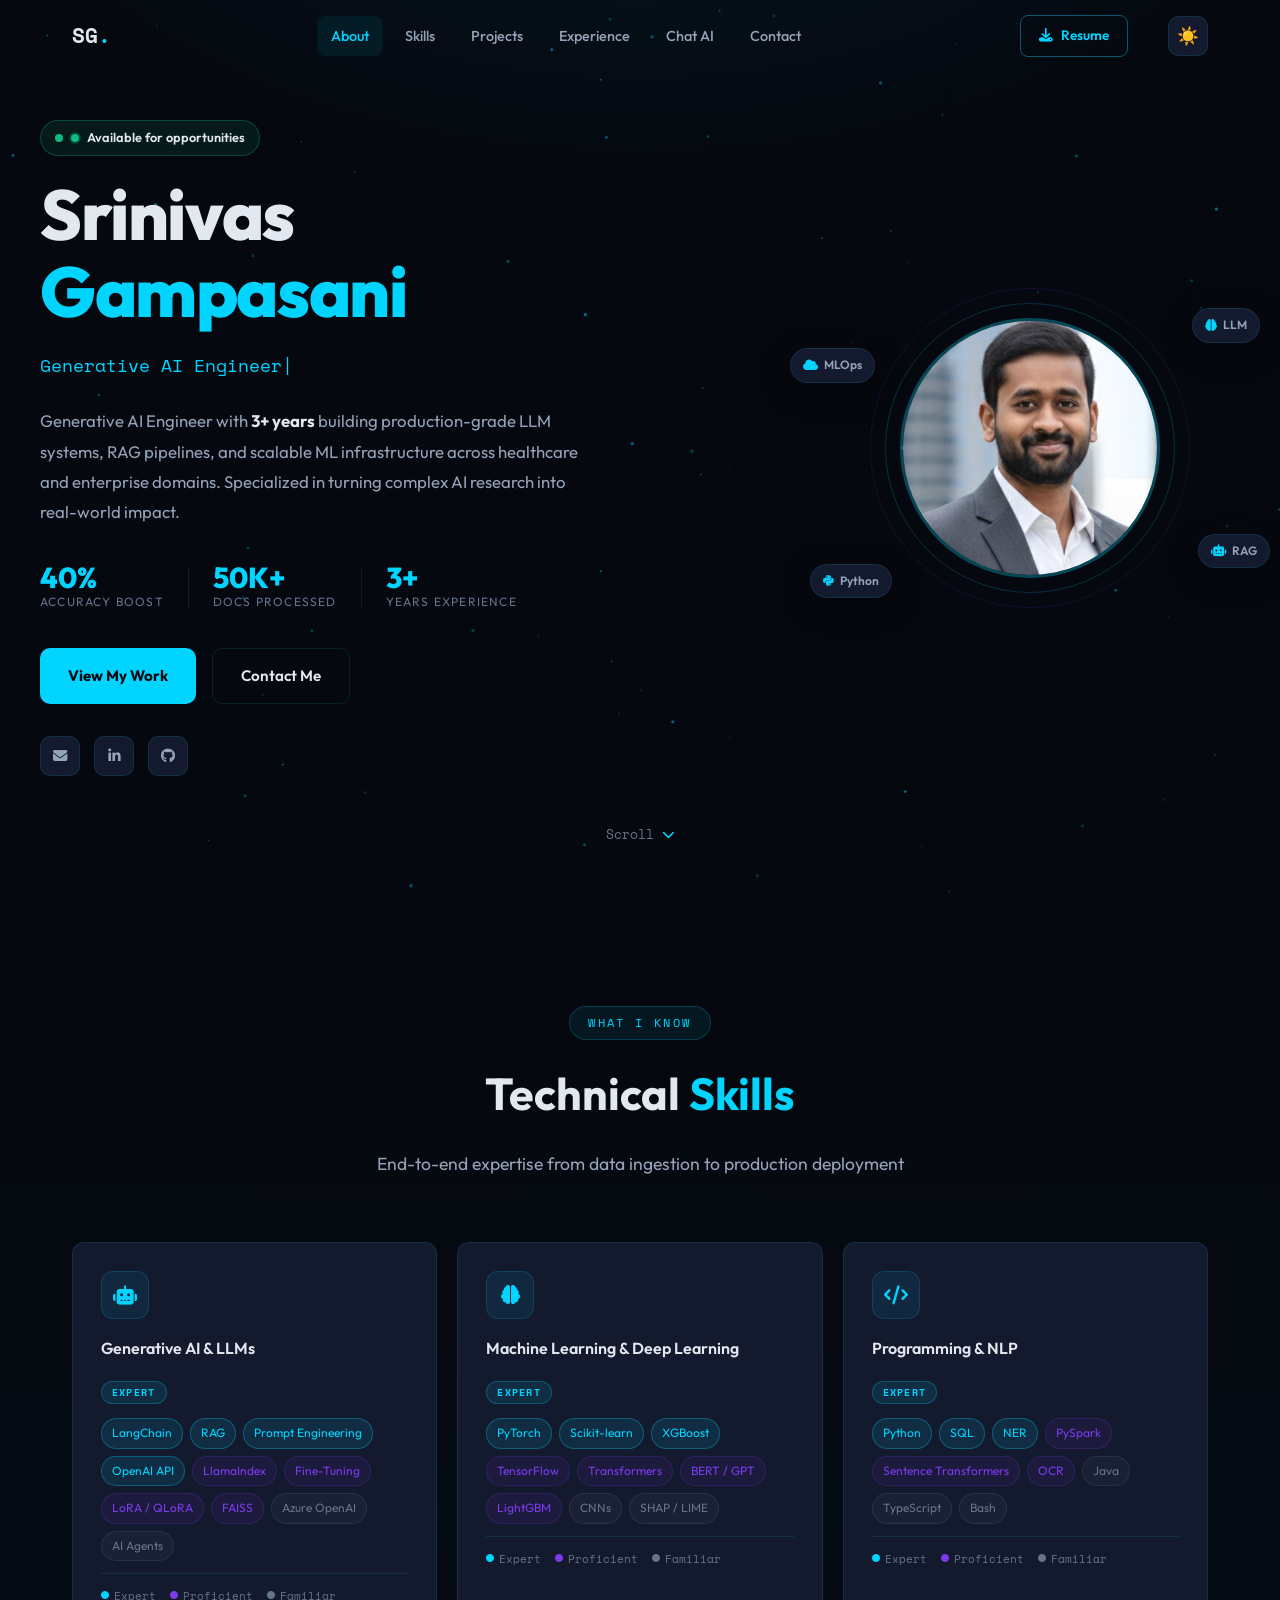
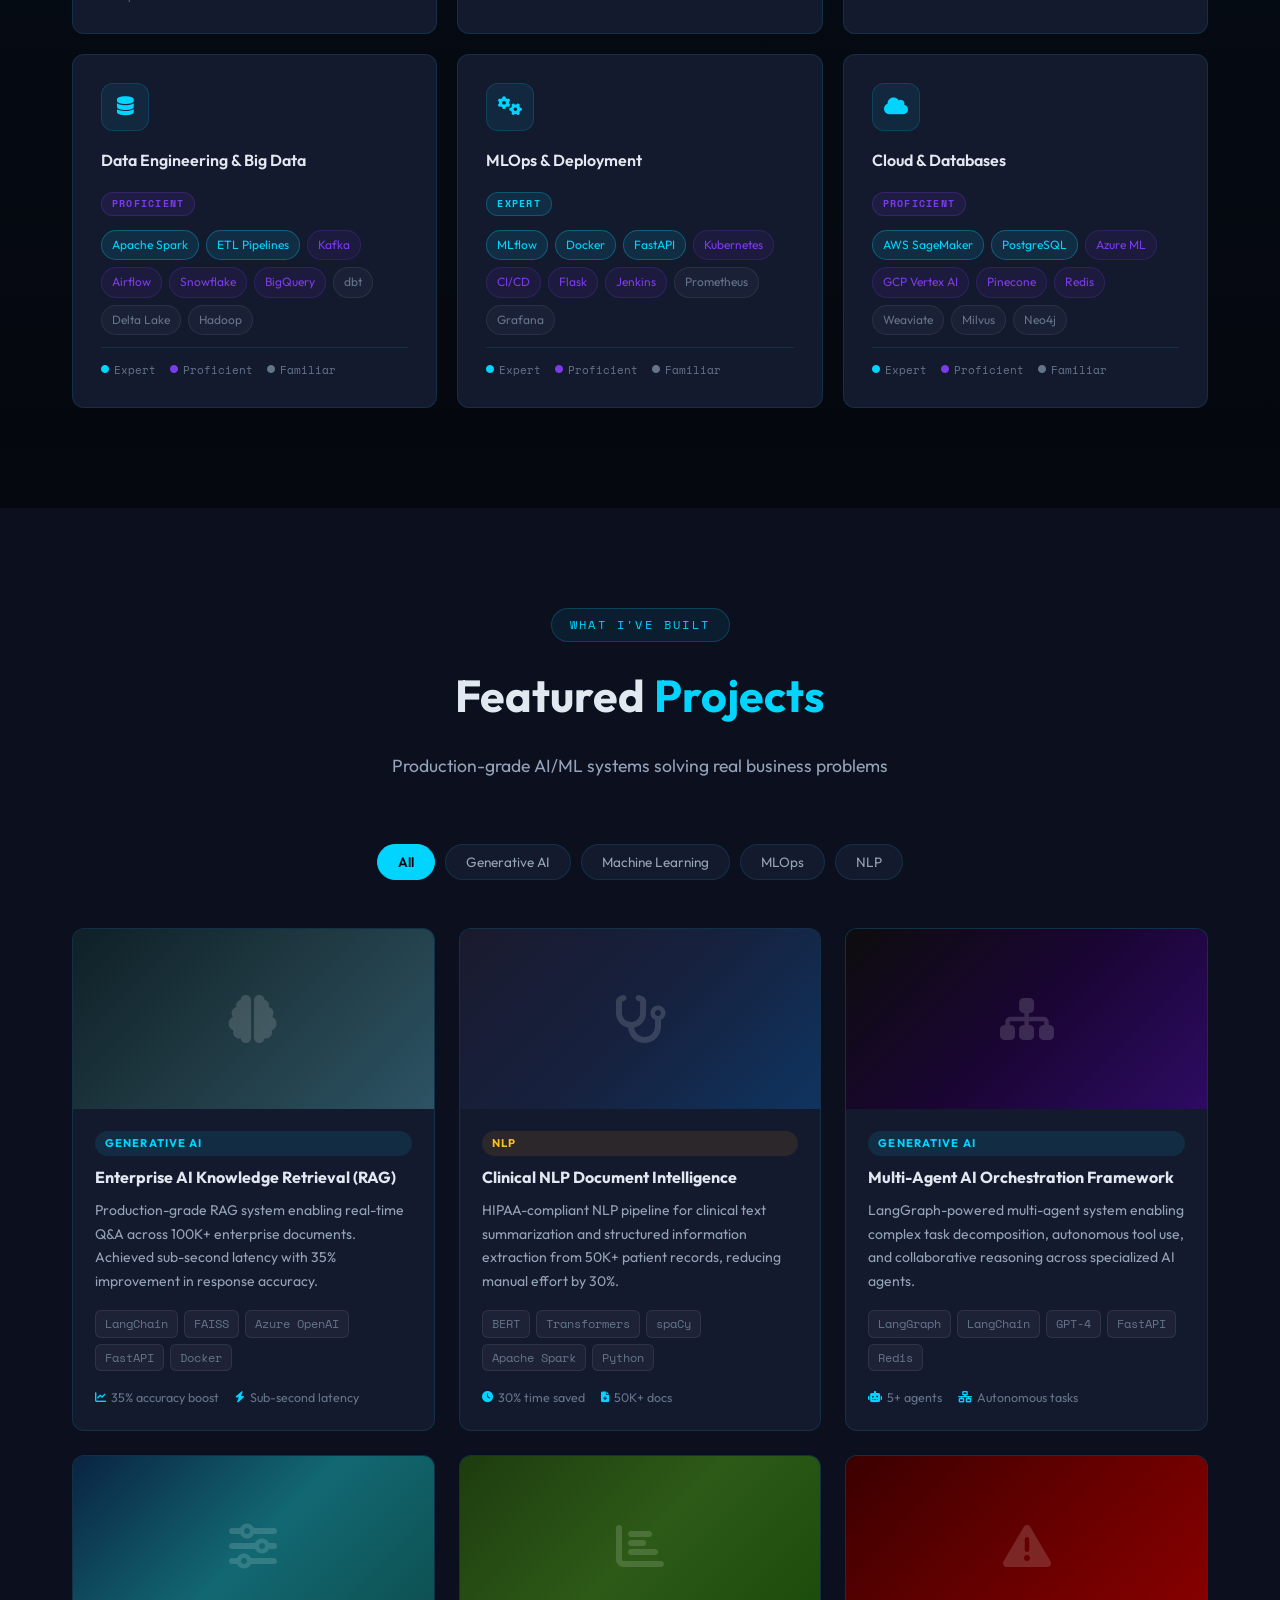
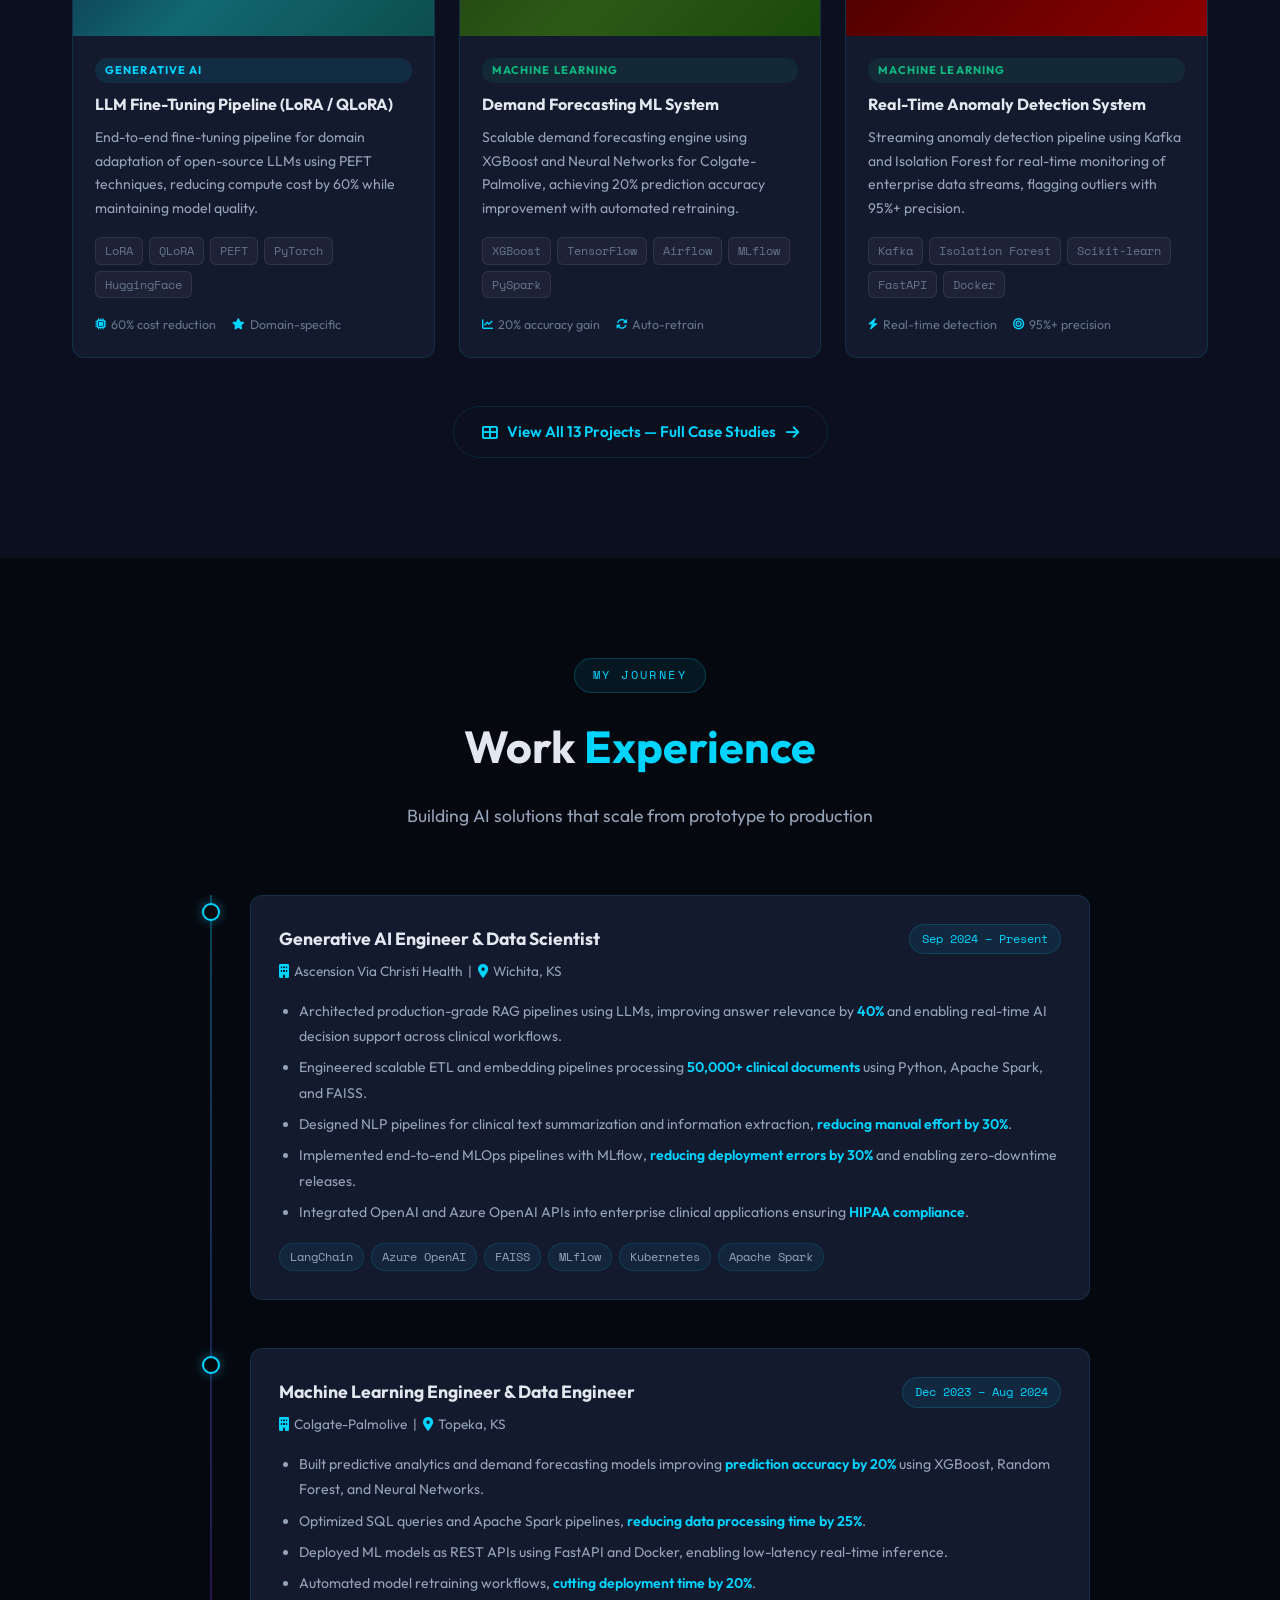
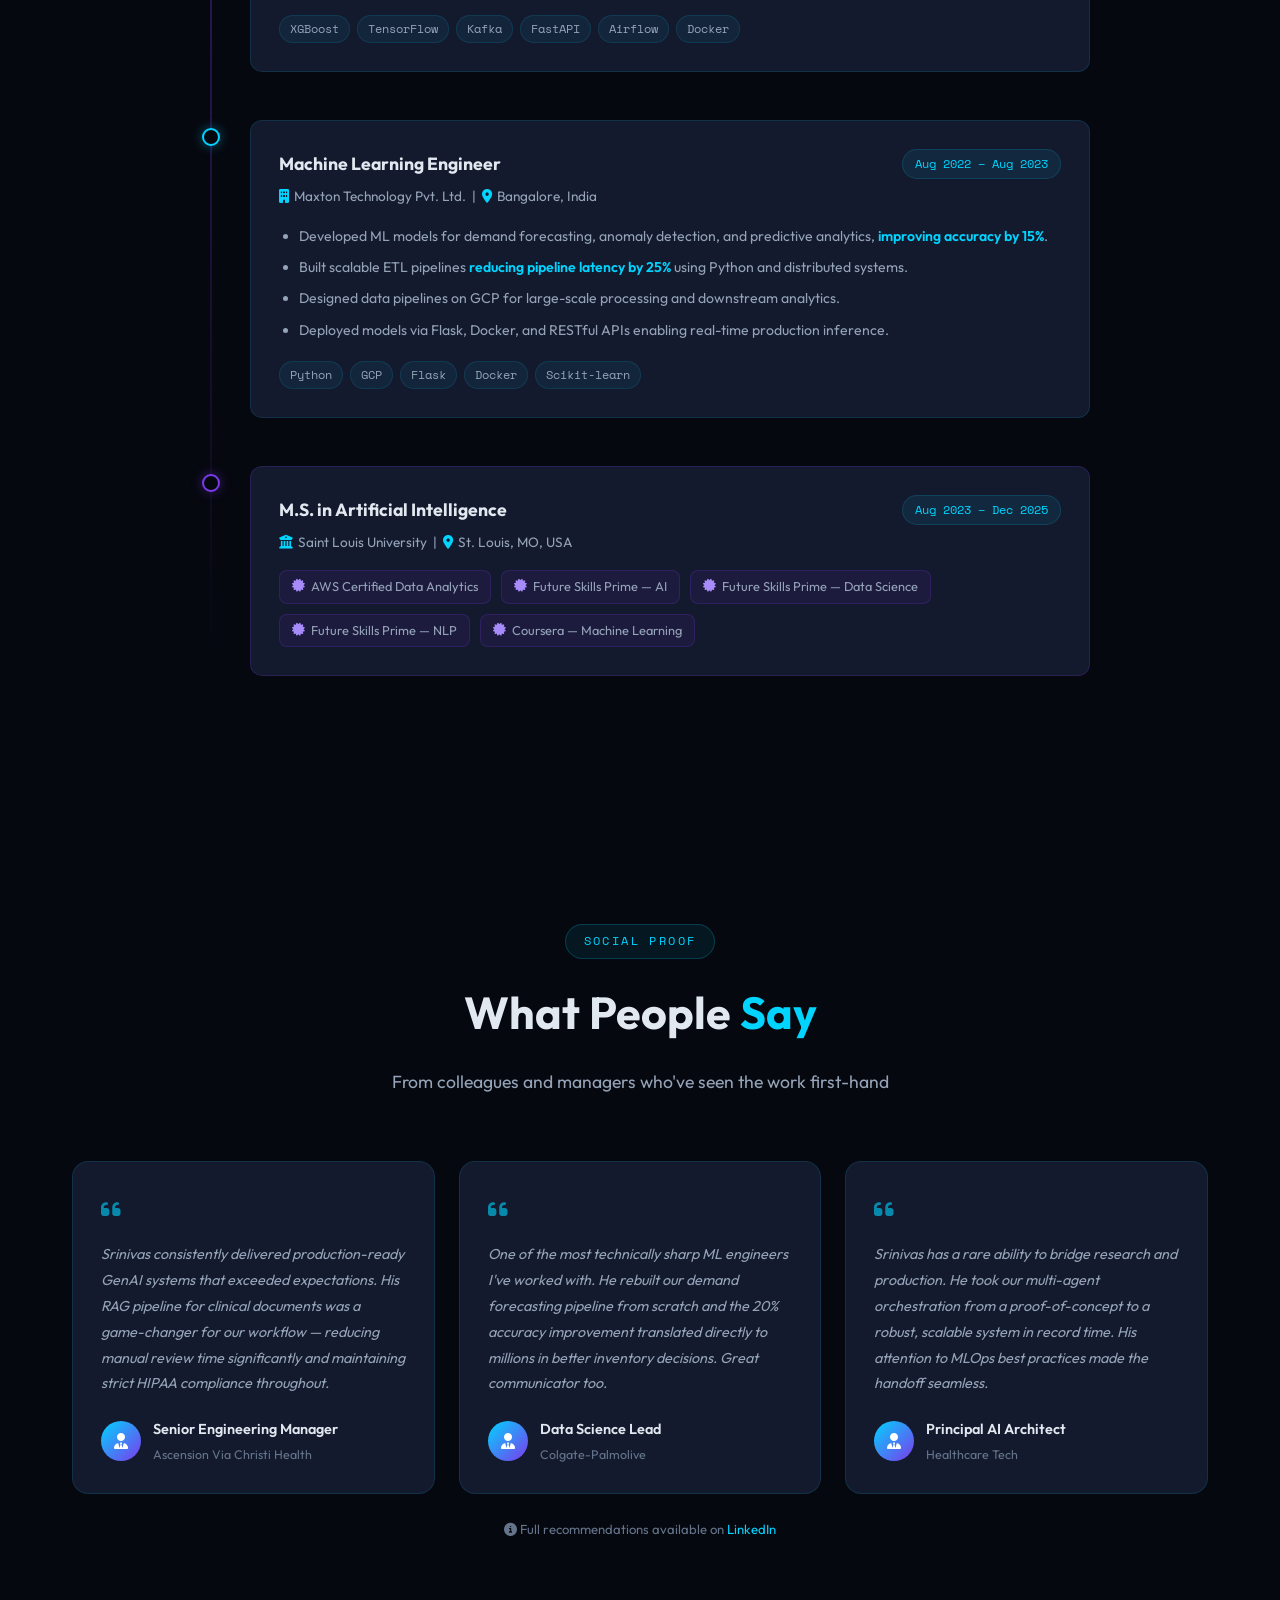
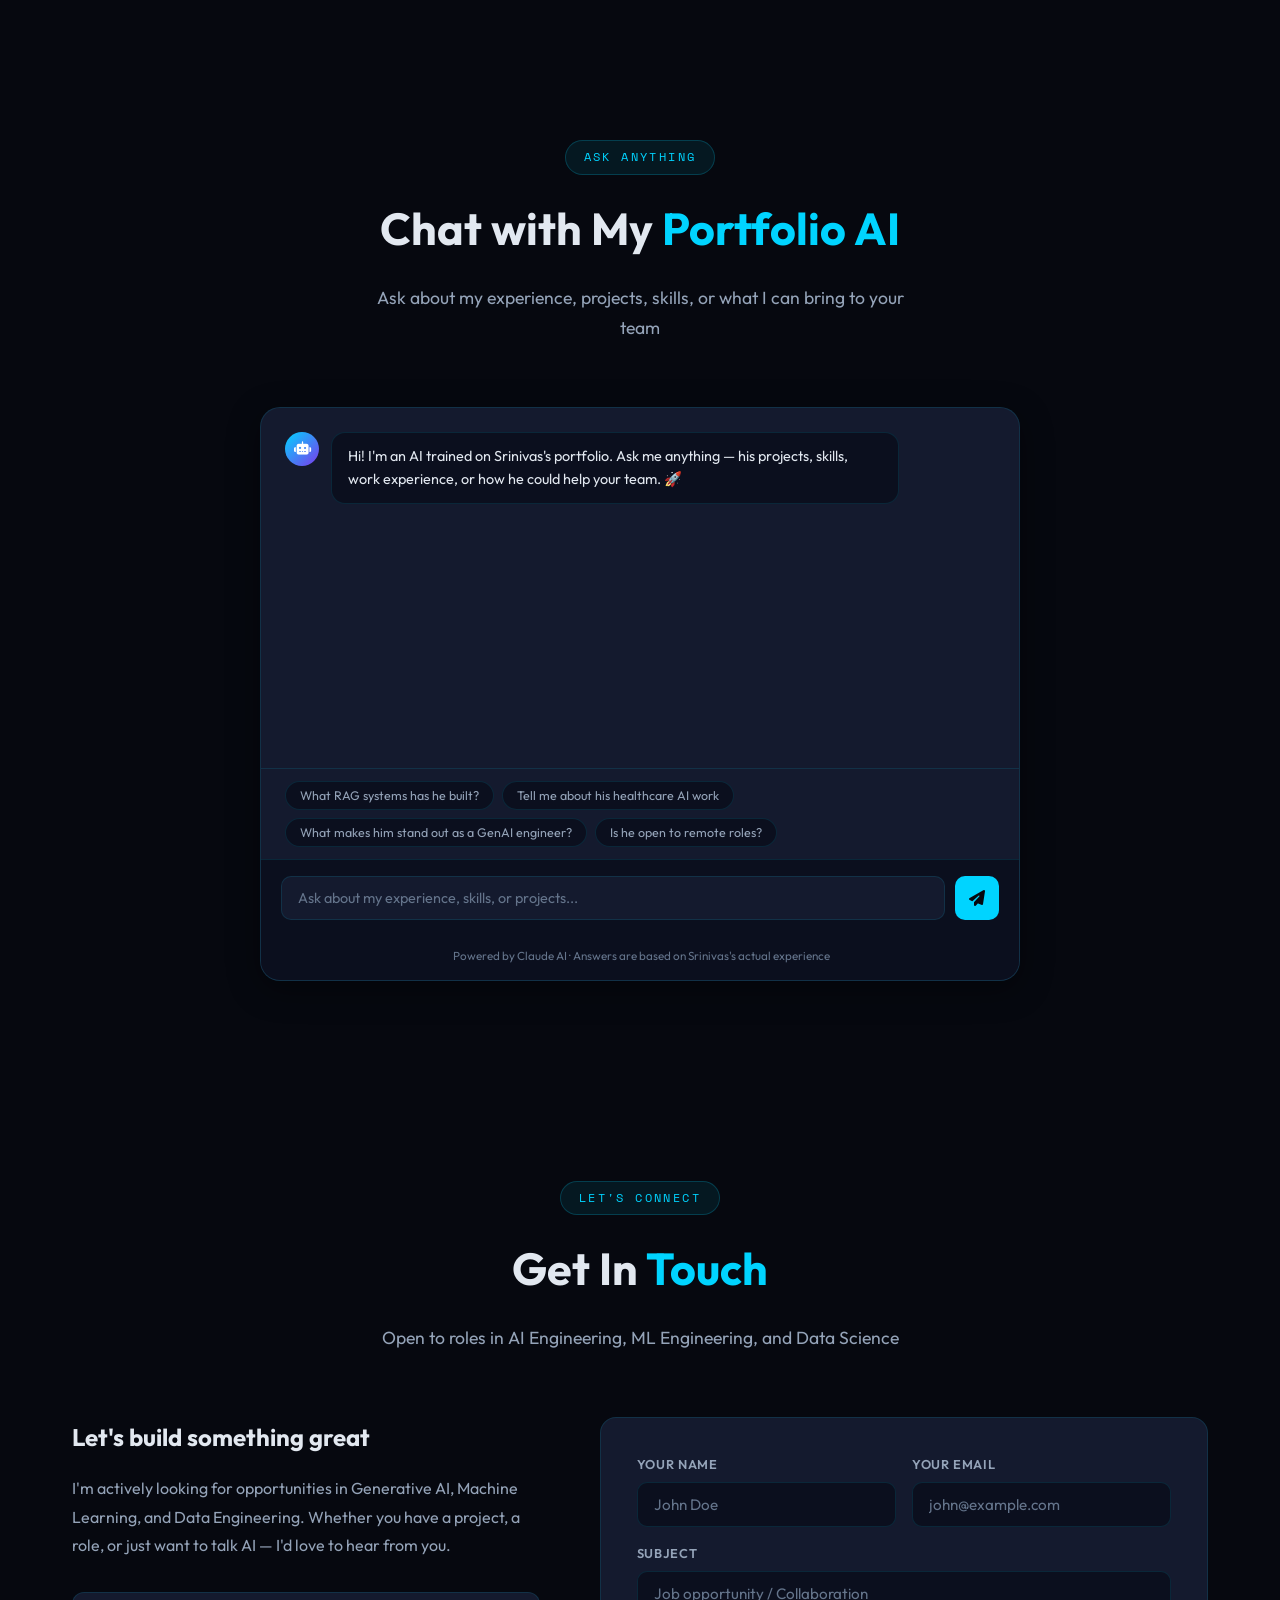
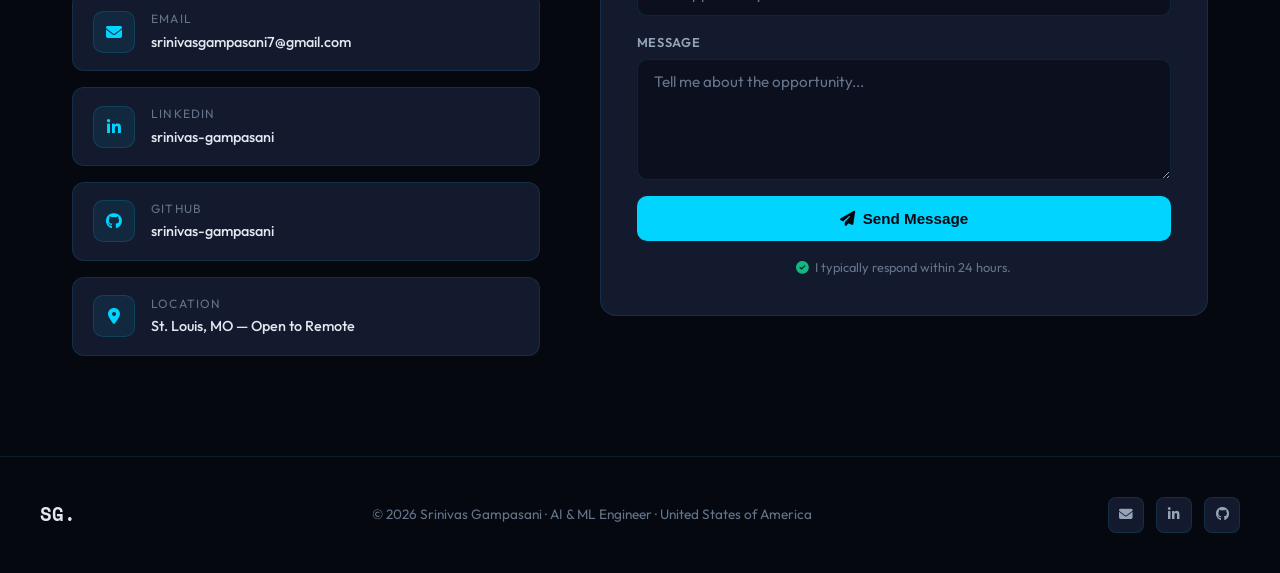
==== commit d4071846: "Update index.html" ====
--- a/index.html
+++ b/index.html
@@ -853,44 +853,132 @@
   return div;
 }
 
-let chatHistory = [];
-
-async function sendChat(question) {
+// ── Smart Portfolio Chatbot (no API key needed) ──
+const QA = [
+  {
+    keys: ['rag','retrieval','knowledge retrieval','vector','faiss','embedding'],
+    ans: `Srinivas has built two major RAG systems:<br><br>
+🏥 <strong>Enterprise AI Knowledge Retrieval</strong> — Production RAG over 100K+ enterprise documents using LangChain, FAISS & Azure OpenAI. Achieved <strong>35% accuracy boost</strong> with sub-second latency.<br><br>
+🩺 <strong>Clinical RAG at Ascension Health</strong> — RAG pipelines for real-time clinical decision support across 50K+ patient records, improving answer relevance by <strong>40%</strong> with full HIPAA compliance.`
+  },
+  {
+    keys: ['healthcare','clinical','hospital','hipaa','ascension','patient','medical'],
+    ans: `At <strong>Ascension Via Christi Health</strong> (Sep 2024 – Present), Srinivas:<br><br>
+• Built production RAG pipelines improving clinical answer relevance by <strong>40%</strong><br>
+• Processed <strong>50,000+ clinical documents</strong> with Apache Spark & FAISS<br>
+• Designed NLP pipelines for text summarization reducing manual effort by <strong>30%</strong><br>
+• Ensured full <strong>HIPAA compliance</strong> across all OpenAI/Azure integrations<br>
+• Implemented MLOps with MLflow, cutting deployment errors by <strong>30%</strong>`
+  },
+  {
+    keys: ['stand out','unique','special','different','best','why hire','strengths','strong'],
+    ans: `What makes Srinivas stand out as a GenAI Engineer:<br><br>
+🚀 <strong>Production-first mindset</strong> — He doesn't just prototype; every system he builds runs at scale (100K+ docs, real-time latency).<br>
+🏥 <strong>Domain expertise</strong> — Rare combination of AI depth + healthcare compliance (HIPAA).<br>
+🔗 <strong>Full-stack AI</strong> — From data ingestion → RAG pipelines → MLOps → deployment. No handoffs needed.<br>
+📊 <strong>Measurable results</strong> — 40% accuracy boost, 60% cost reduction, 95%+ precision — all backed by real metrics.`
+  },
+  {
+    keys: ['remote','location','open to','available','where','st. louis','relocate'],
+    ans: `Yes! Srinivas is <strong>open to remote roles</strong>. He is currently based in <strong>St. Louis, MO</strong> and is actively seeking opportunities in Generative AI, Machine Learning, and Data Engineering. Feel free to reach out at <strong>srinivasgampasani7@gmail.com</strong> or connect on LinkedIn.`
+  },
+  {
+    keys: ['experience','work','job','career','colgate','maxton','history'],
+    ans: `Srinivas has <strong>3+ years</strong> of industry experience:<br><br>
+🏥 <strong>Ascension Via Christi Health</strong> (Sep 2024–Present) — GenAI Engineer & Data Scientist<br>
+🧴 <strong>Colgate-Palmolive</strong> (Dec 2023–Aug 2024) — ML Engineer & Data Engineer<br>
+💻 <strong>Maxton Technology</strong> (Aug 2022–Aug 2023) — ML Engineer (Bangalore, India)<br><br>
+Plus an <strong>M.S. in Artificial Intelligence</strong> from Saint Louis University (2023–2025).`
+  },
+  {
+    keys: ['skill','tech','language','python','langchain','pytorch','stack','tools','know'],
+    ans: `Srinivas's core tech stack:<br><br>
+🤖 <strong>GenAI:</strong> LangChain, LlamaIndex, RAG, LoRA/QLoRA, FAISS, OpenAI, Azure OpenAI<br>
+🧠 <strong>ML/DL:</strong> PyTorch, TensorFlow, XGBoost, Scikit-learn, BERT/GPT, Transformers<br>
+⚙️ <strong>MLOps:</strong> MLflow, Docker, Kubernetes, FastAPI, CI/CD<br>
+☁️ <strong>Cloud:</strong> AWS SageMaker, Azure ML, GCP Vertex AI, Pinecone, Redis<br>
+🐍 <strong>Languages:</strong> Python, SQL, PySpark, TypeScript`
+  },
+  {
+    keys: ['project','built','build','system','pipeline','portfolio','work done'],
+    ans: `Srinivas has <strong>13 production projects</strong>. Top highlights:<br><br>
+1. 🔍 Enterprise RAG System — 100K+ docs, 35% accuracy boost<br>
+2. 🏥 Clinical NLP Pipeline — 50K+ records, HIPAA-compliant<br>
+3. 🤖 Multi-Agent AI Framework — LangGraph, 5+ autonomous agents<br>
+4. ⚡ LLM Fine-Tuning (LoRA/QLoRA) — 60% compute cost reduction<br>
+5. 📈 Demand Forecasting — 20% accuracy gain (Colgate-Palmolive)<br>
+6. 🚨 Anomaly Detection — Kafka streaming, 95%+ precision<br><br>
+See all 13 on the <a href="projects.html" style="color:var(--accent)">Projects page</a>!`
+  },
+  {
+    keys: ['fine-tun','lora','qlora','peft','huggingface','finetun'],
+    ans: `Srinivas built an <strong>end-to-end LLM Fine-Tuning Pipeline</strong> using LoRA & QLoRA (PEFT techniques):<br><br>
+• Reduced compute cost by <strong>60%</strong> vs full fine-tuning<br>
+• Domain-adapted open-source LLMs while maintaining model quality<br>
+• Stack: LoRA, QLoRA, PEFT, PyTorch, HuggingFace Transformers`
+  },
+  {
+    keys: ['multi-agent','agent','langgraph','autonomous','orchestrat'],
+    ans: `Srinivas built a <strong>Multi-Agent AI Orchestration Framework</strong> using LangGraph:<br><br>
+• 5+ specialized AI agents working collaboratively<br>
+• Complex task decomposition & autonomous tool use<br>
+• Stack: LangGraph, LangChain, GPT-4, FastAPI, Redis<br><br>
+This is one of his most advanced GenAI projects — showing deep expertise beyond basic RAG.`
+  },
+  {
+    keys: ['education','degree','university','masters','ms','saint louis','certification','aws'],
+    ans: `🎓 <strong>M.S. in Artificial Intelligence</strong> — Saint Louis University, St. Louis MO (2023–2025)<br><br>
+Certifications:<br>
+• AWS Certified Data Analytics<br>
+• Future Skills Prime — AI, Data Science, NLP<br>
+• Coursera — Machine Learning`
+  },
+  {
+    keys: ['contact','email','hire','reach','connect','opportunity','role','job'],
+    ans: `Srinivas is actively looking for opportunities! 🎯<br><br>
+📧 <strong>Email:</strong> srinivasgampasani7@gmail.com<br>
+💼 <strong>LinkedIn:</strong> <a href="https://www.linkedin.com/in/srinivas-gampasani-85338b235/" target="_blank" style="color:var(--accent)">srinivas-gampasani</a><br>
+🐙 <strong>GitHub:</strong> <a href="https://github.com/srinivas-gampasani" target="_blank" style="color:var(--accent)">srinivas-gampasani</a><br><br>
+He typically responds within 24 hours!`
+  },
+  {
+    keys: ['mlops','deploy','docker','kubernetes','mlflow','ci/cd','devops','production'],
+    ans: `Srinivas has strong <strong>MLOps & deployment</strong> skills:<br><br>
+• Implemented MLflow pipelines reducing deployment errors by <strong>30%</strong><br>
+• Zero-downtime releases with Kubernetes<br>
+• Deployed ML models as REST APIs with FastAPI & Docker<br>
+• Automated retraining workflows cutting deployment time by <strong>20%</strong><br>
+• Tools: MLflow, Docker, Kubernetes, CI/CD, Jenkins, Prometheus, Grafana`
+  },
+  {
+    keys: ['salary','pay','compensation','rate'],
+    ans: `I don't have information on compensation expectations. For that, please reach out directly to Srinivas at <strong>srinivasgampasani7@gmail.com</strong> — he'd be happy to discuss!`
+  }
+];
+
+function getBotReply(q) {
+  const lower = q.toLowerCase();
+  for (const item of QA) {
+    if (item.keys.some(k => lower.includes(k))) return item.ans;
+  }
+  return `Great question! I'm not sure about that specific detail. For the best answer, reach out to Srinivas directly:<br><br>
+📧 <strong>srinivasgampasani7@gmail.com</strong><br>
+💼 <a href="https://www.linkedin.com/in/srinivas-gampasani-85338b235/" target="_blank" style="color:var(--accent)">LinkedIn</a><br><br>
+You can also try asking about: his <em>RAG systems</em>, <em>healthcare AI work</em>, <em>skills</em>, <em>projects</em>, or <em>experience</em>.`;
+}
+
+function sendChat(question) {
   const q = question || chatInput.value.trim();
   if (!q) return;
   chatInput.value = '';
-
   appendMsg('user', q);
+  document.getElementById('chat-send-btn').disabled = true;
   const typingEl = appendTyping();
-  document.getElementById('chat-send-btn').disabled = true;
-
-  chatHistory.push({ role: 'user', content: q });
-
-  try {
-    const res = await fetch('https://api.anthropic.com/v1/messages', {
-      method: 'POST',
-      headers: {
-        'Content-Type': 'application/json',
-        'anthropic-version': '2023-06-01',
-        'anthropic-dangerous-direct-browser-access': 'true'
-      },
-      body: JSON.stringify({
-        model: 'claude-sonnet-4-6',
-        max_tokens: 1000,
-        system: PORTFOLIO_CONTEXT,
-        messages: chatHistory
-      })
-    });
-    const data = await res.json();
-    const reply = data.content?.map(b => b.text || '').join('') || 'Sorry, I had trouble answering that. Please try again!';
-    chatHistory.push({ role: 'assistant', content: reply });
+  setTimeout(() => {
     typingEl.remove();
-    appendMsg('assistant', reply);
-  } catch (e) {
-    typingEl.remove();
-    appendMsg('assistant', 'Oops, something went wrong. Feel free to reach out directly at srinivasgampasani7@gmail.com!');
-  }
-  document.getElementById('chat-send-btn').disabled = false;
+    appendMsg('assistant', getBotReply(q));
+    document.getElementById('chat-send-btn').disabled = false;
+  }, 700 + Math.random() * 400);
 }
 
 function askSuggestion(btn) {
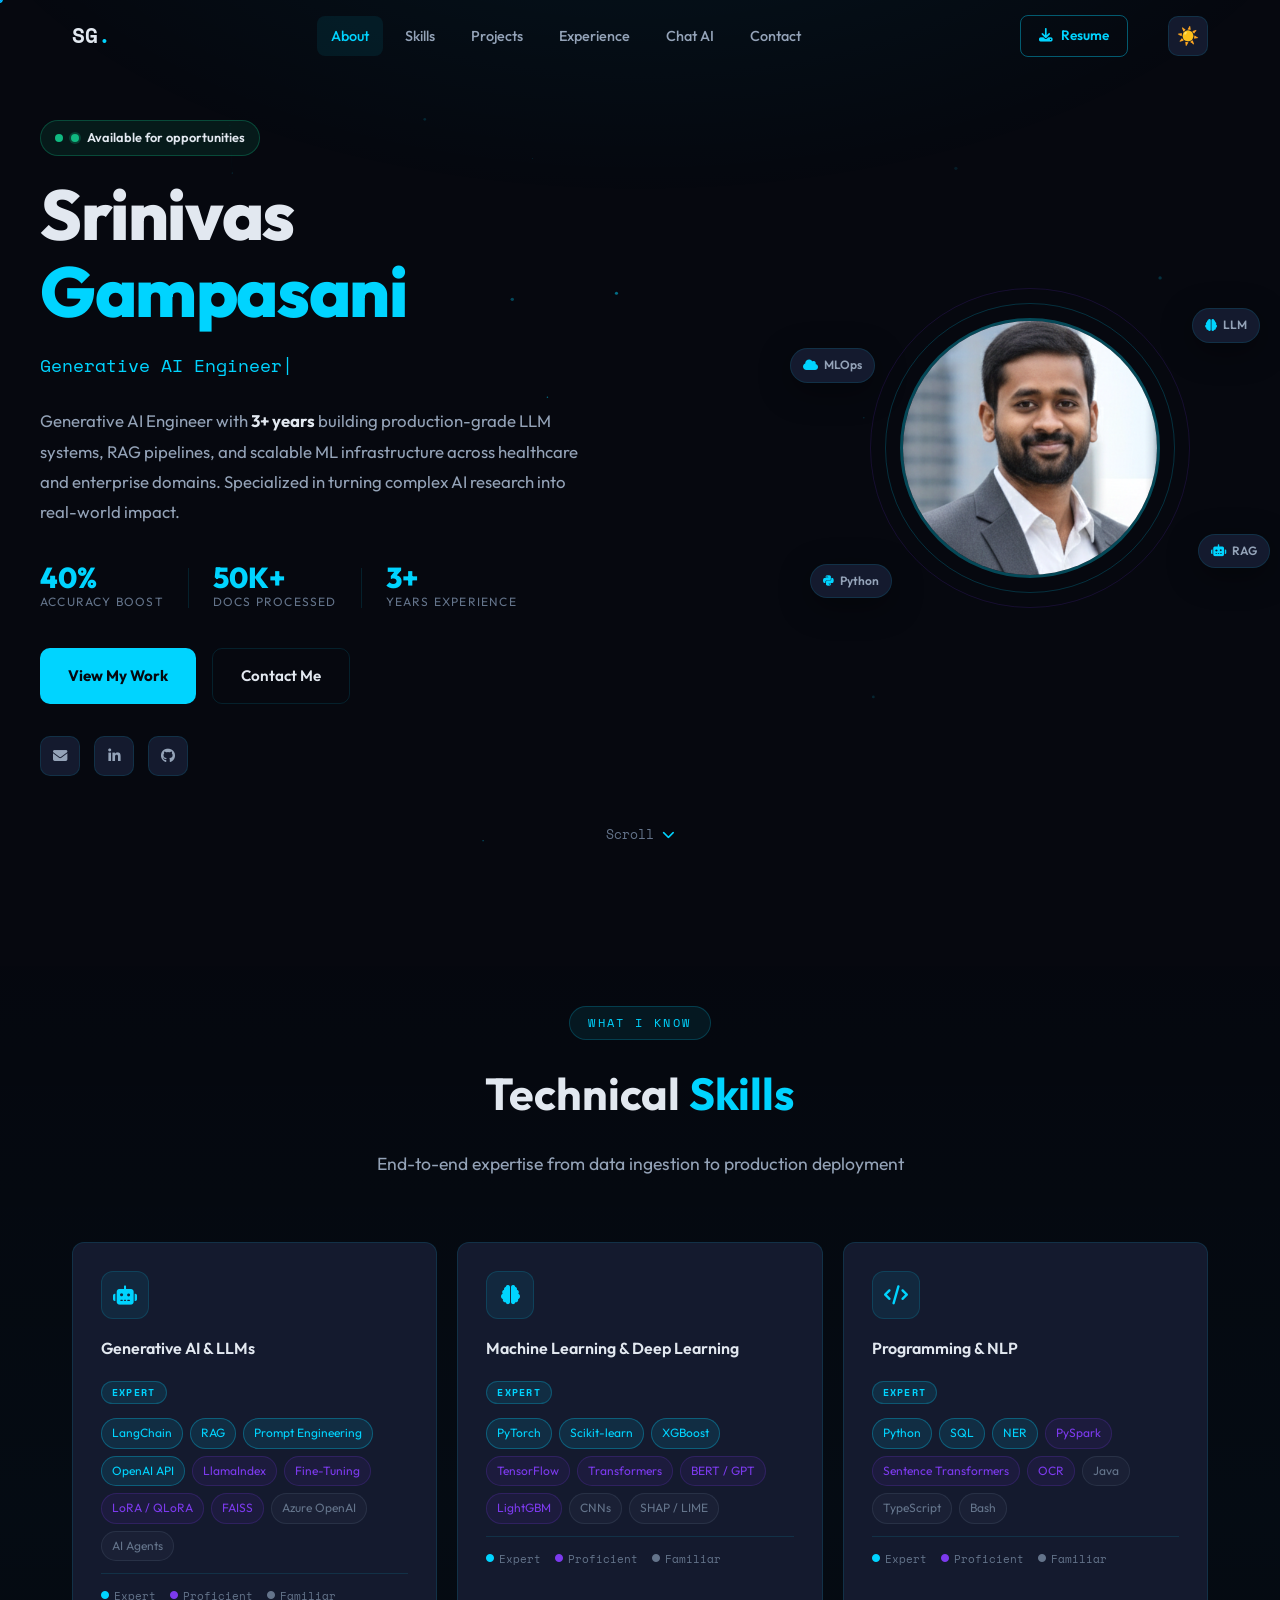
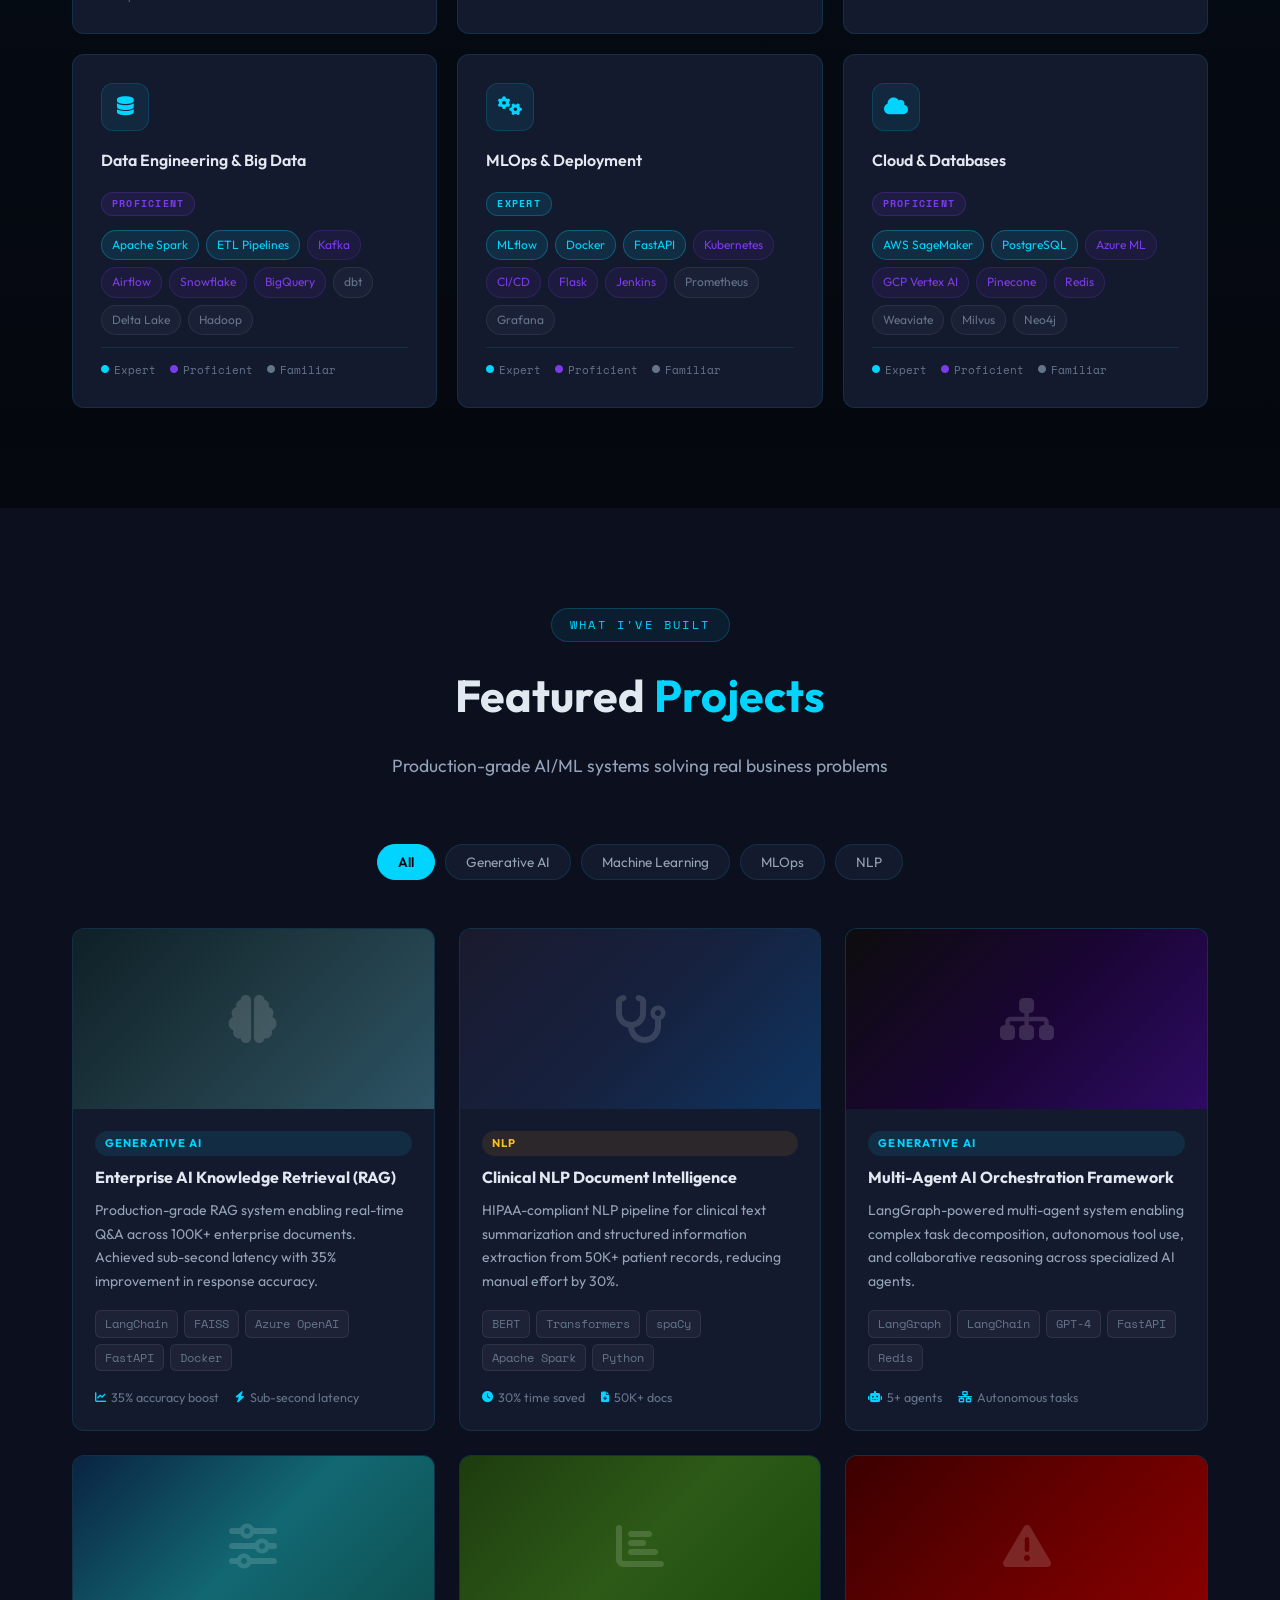
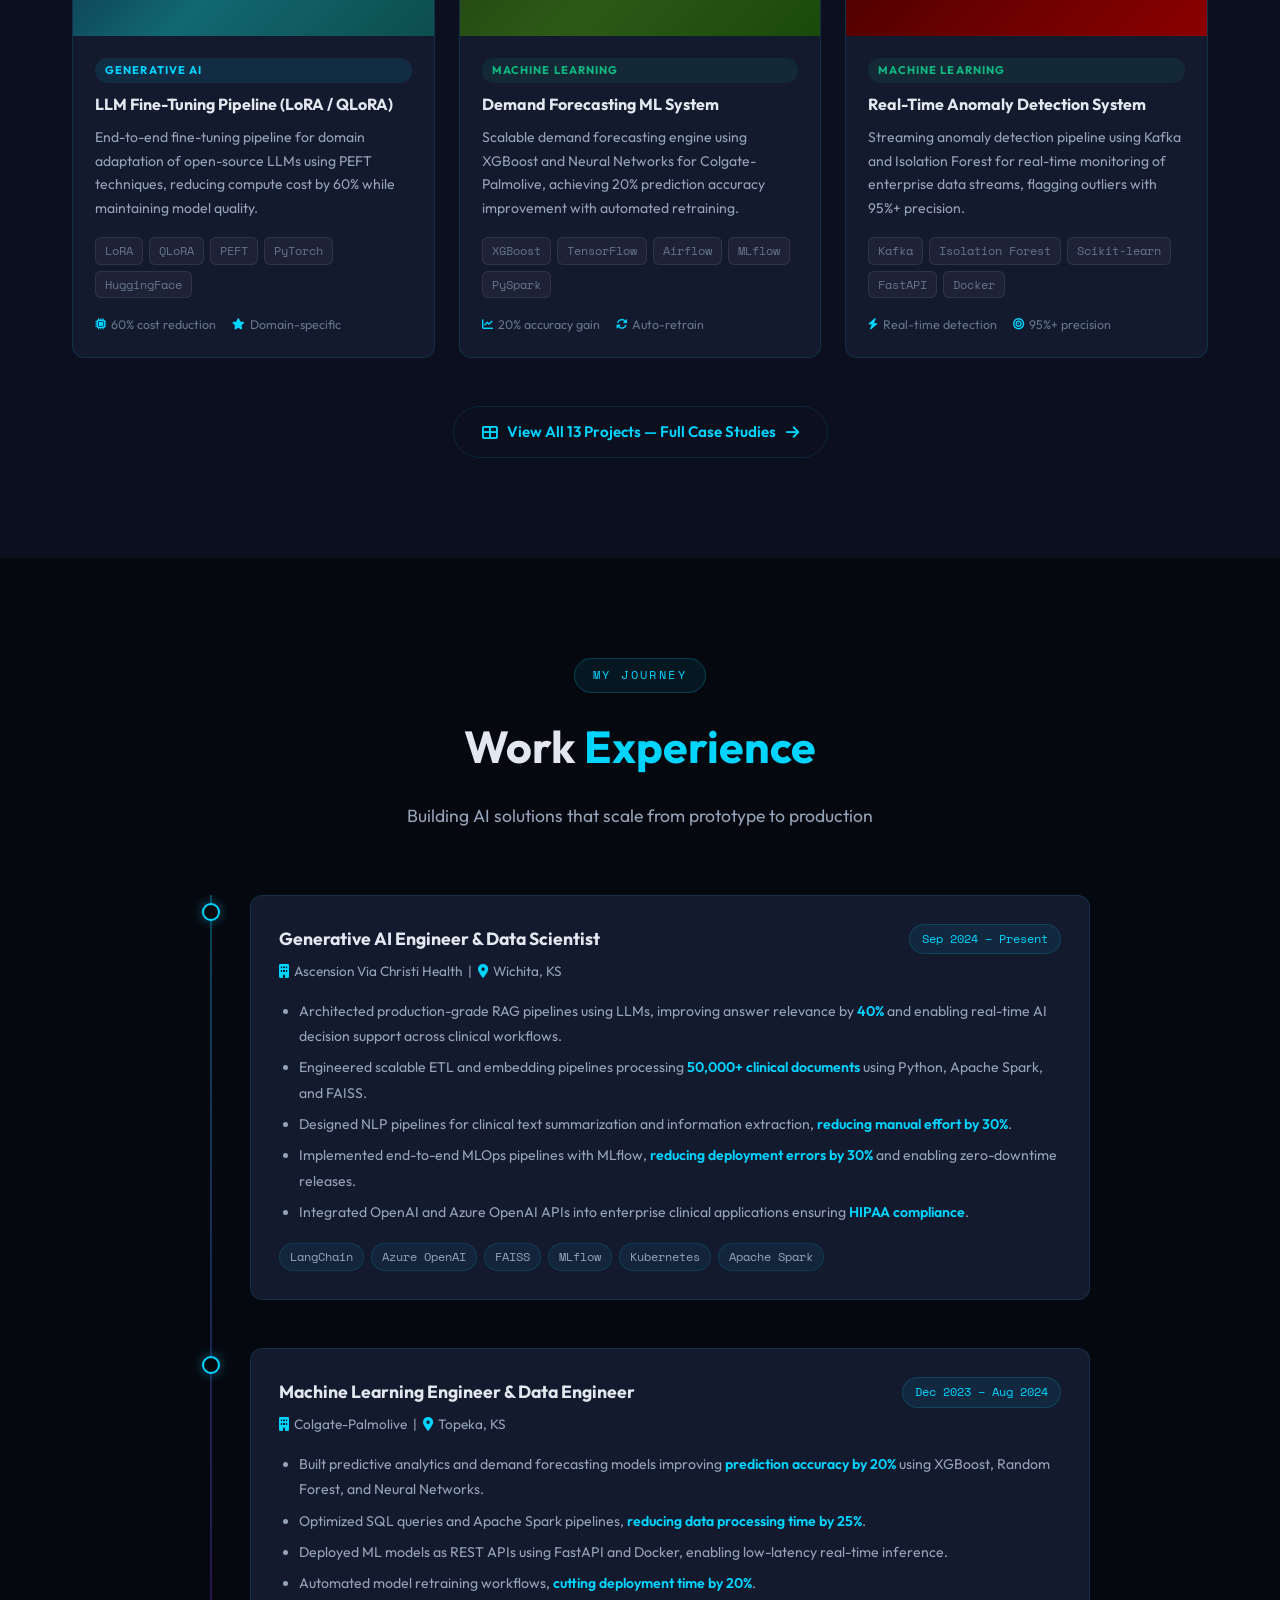
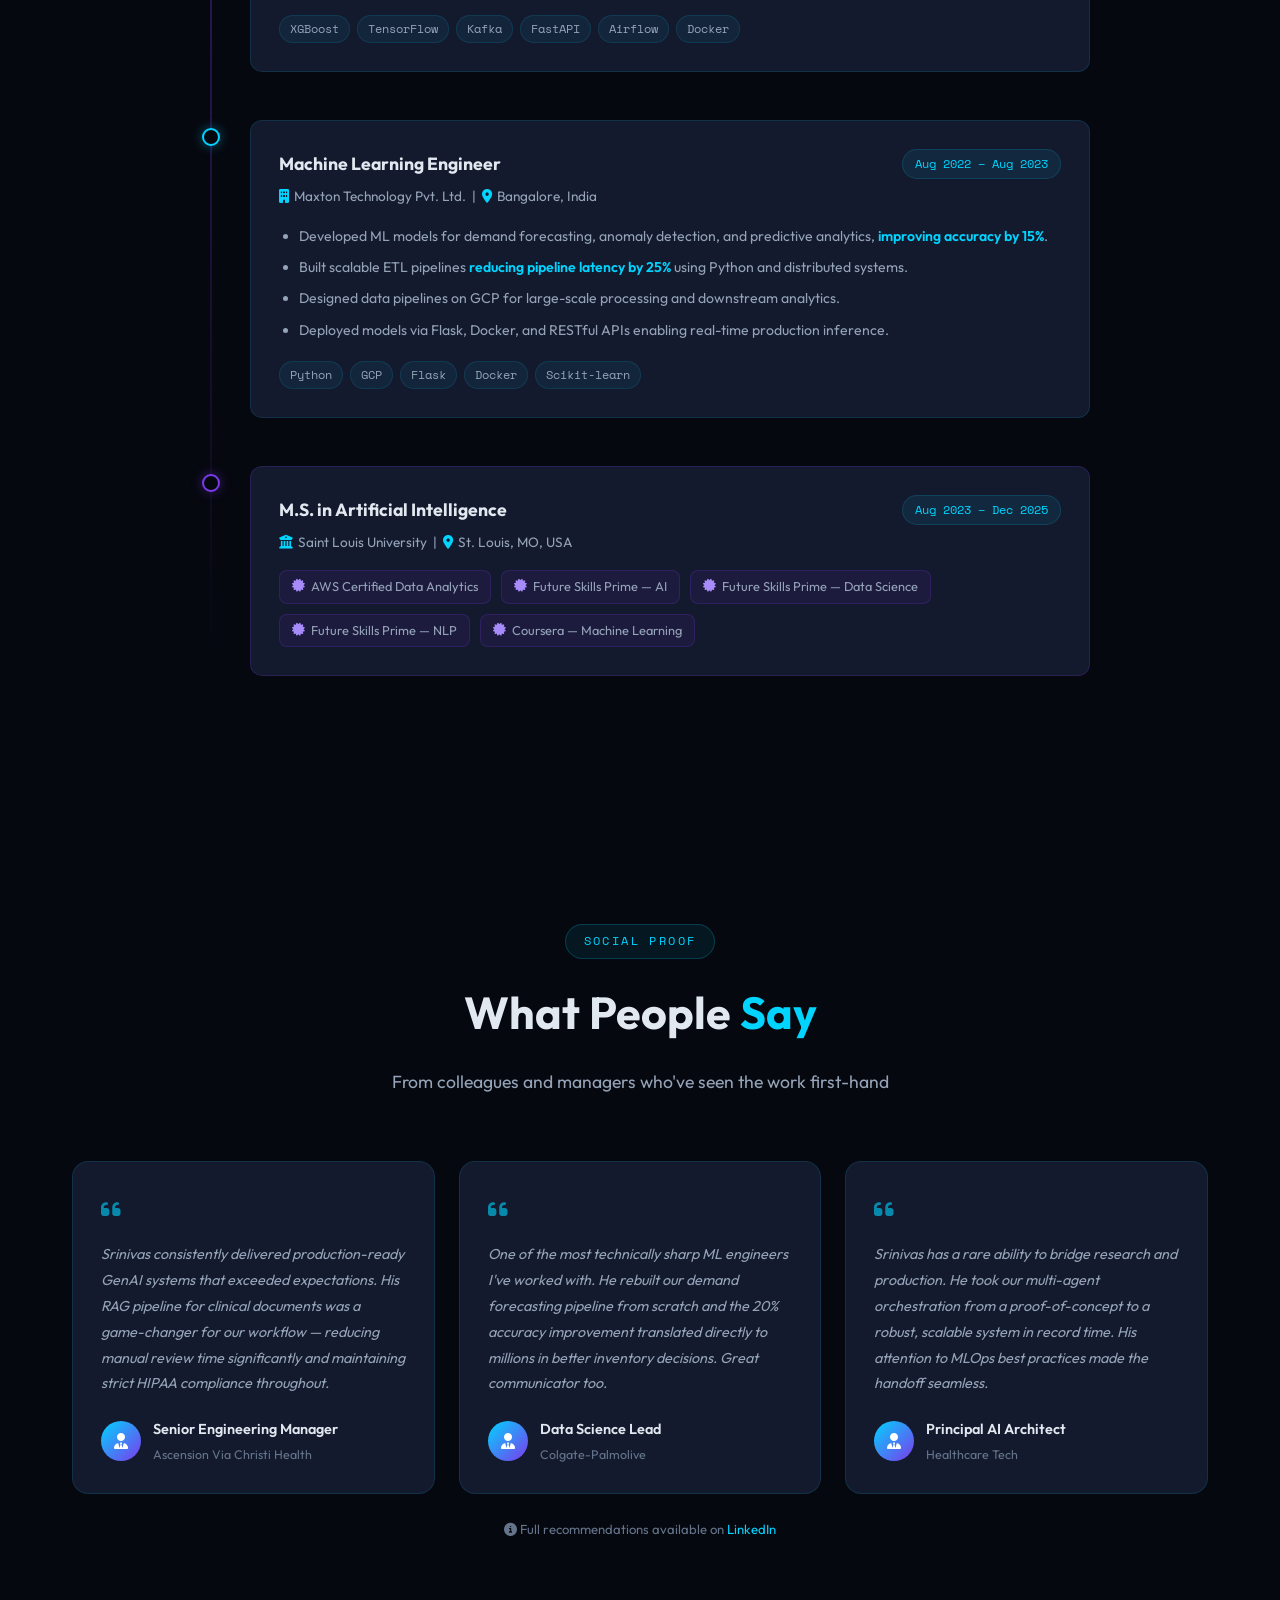
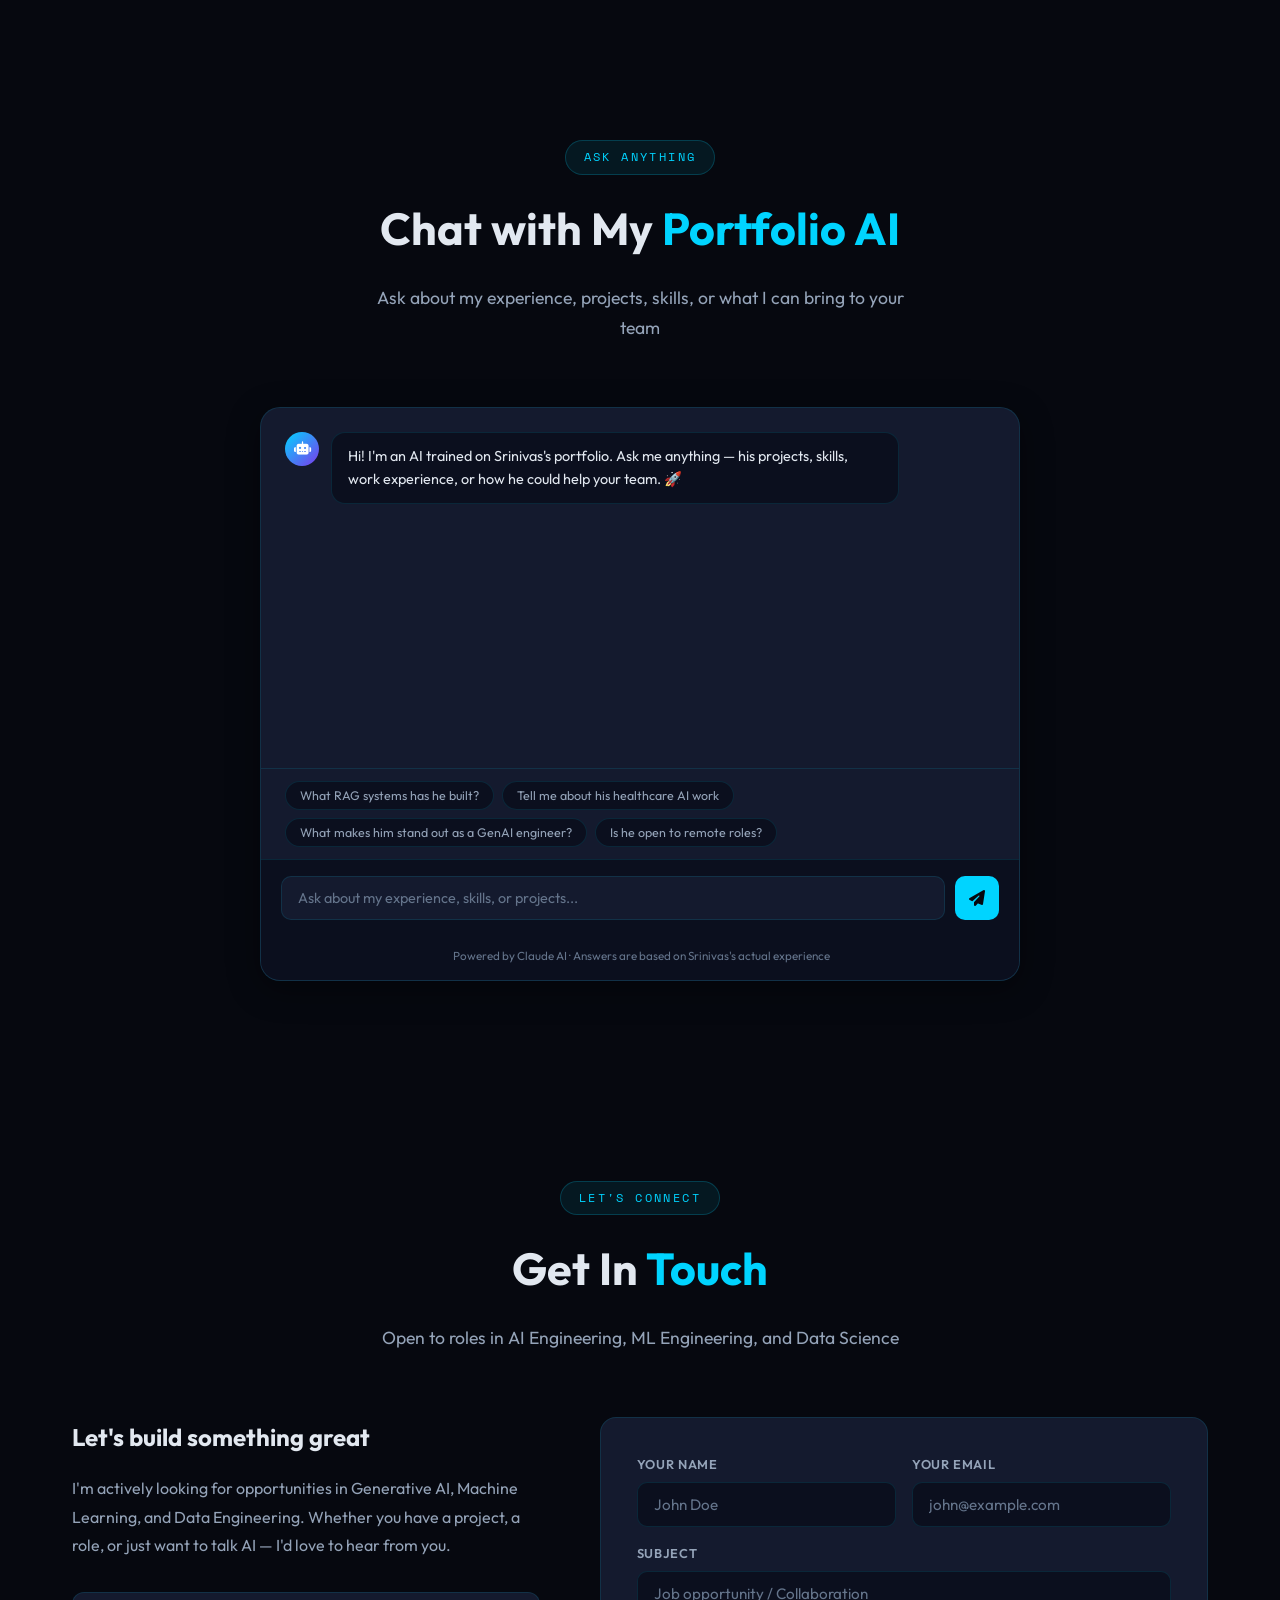
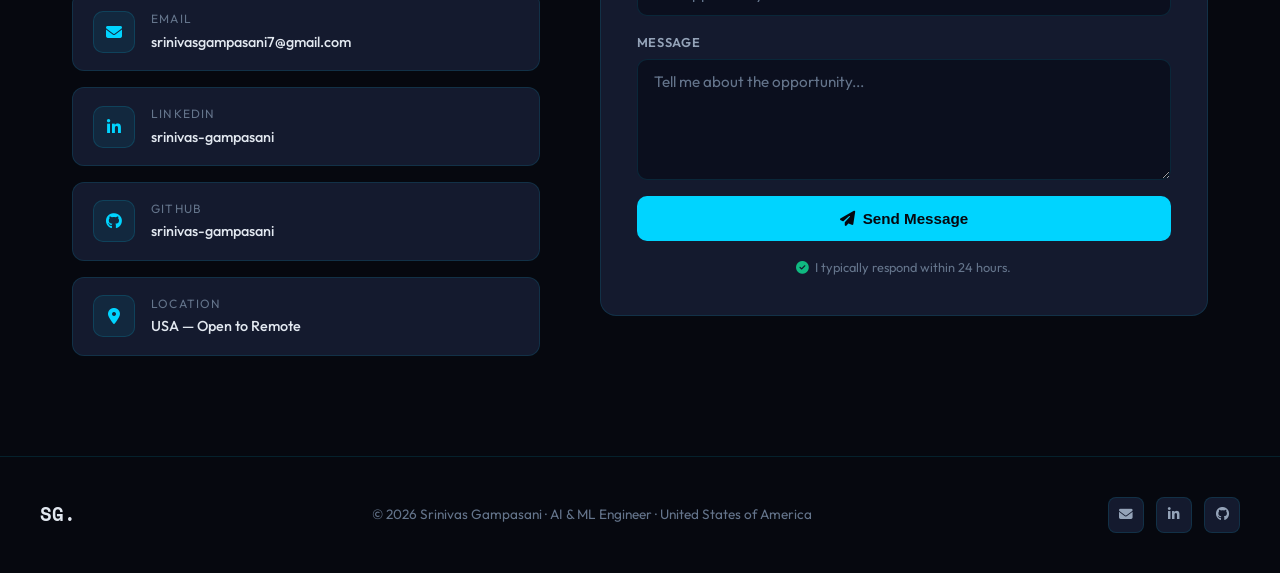
==== commit 9d928230: "Update index.html" ====
--- a/index.html
+++ b/index.html
@@ -35,7 +35,7 @@
     "description": "Generative AI Engineer with 3+ years building production-grade LLM systems, RAG pipelines, and scalable ML infrastructure.",
     "email": "srinivasgampasani7@gmail.com",
     "sameAs": [
-      "https://www.linkedin.com/in/srinivas-gampasani-85338b235/",
+      "https://www.linkedin.com/in/srinivasgampasani/",
       "https://github.com/srinivas-gampasani"
     ],
     "alumniOf": {
@@ -88,7 +88,7 @@
 <section id="about" class="hero">
   <div class="hero-content">
     <div class="hero-text">
-      <a href="https://www.linkedin.com/in/srinivas-gampasani-85338b235/" target="_blank" class="hero-tag animate-up delay-1"><span class="available-dot"></span>Available for opportunities</a>
+      <a href="https://www.linkedin.com/in/srinivasgampasani/" target="_blank" class="hero-tag animate-up delay-1"><span class="available-dot"></span>Available for opportunities</a>
       <h1 class="animate-up delay-2">Srinivas<br><span class="accent">Gampasani</span></h1>
       <div class="typing-wrapper animate-up delay-3">
         <span id="typing-text"></span><span class="cursor">|</span>
@@ -109,7 +109,7 @@
       </div>
       <div class="social-row animate-up delay-5">
         <a href="mailto:srinivasgampasani7@gmail.com" title="Email"><i class="fas fa-envelope"></i></a>
-        <a href="https://www.linkedin.com/in/srinivas-gampasani-85338b235/" target="_blank" title="LinkedIn"><i class="fab fa-linkedin-in"></i></a>
+        <a href="https://www.linkedin.com/in/srinivasgampasani/" target="_blank" title="LinkedIn"><i class="fab fa-linkedin-in"></i></a>
         <a href="https://github.com/srinivas-gampasani" target="_blank" title="GitHub"><i class="fab fa-github"></i></a>
       </div>
     </div>
@@ -542,7 +542,7 @@
         </div>
       </div>
     </div>
-    <p class="testimonials-note"><i class="fas fa-info-circle"></i> Full recommendations available on <a href="https://www.linkedin.com/in/srinivas-gampasani-85338b235/" target="_blank">LinkedIn</a></p>
+    <p class="testimonials-note"><i class="fas fa-info-circle"></i> Full recommendations available on <a href="https://www.linkedin.com/in/srinivasgampasani/" target="_blank">LinkedIn</a></p>
   </div>
 </section>
 
@@ -593,7 +593,7 @@
             <div class="contact-link-icon"><i class="fas fa-envelope"></i></div>
             <div><div class="contact-link-label">Email</div><div class="contact-link-val">srinivasgampasani7@gmail.com</div></div>
           </a>
-          <a href="https://www.linkedin.com/in/srinivas-gampasani-85338b235/" target="_blank" class="contact-link">
+          <a href="https://www.linkedin.com/in/srinivasgampasani/" target="_blank" class="contact-link">
             <div class="contact-link-icon"><i class="fab fa-linkedin-in"></i></div>
             <div><div class="contact-link-label">LinkedIn</div><div class="contact-link-val">srinivas-gampasani</div></div>
           </a>
@@ -603,7 +603,7 @@
           </a>
           <div class="contact-link">
             <div class="contact-link-icon"><i class="fas fa-map-marker-alt"></i></div>
-            <div><div class="contact-link-label">Location</div><div class="contact-link-val">St. Louis, MO — Open to Remote</div></div>
+            <div><div class="contact-link-label">Location</div><div class="contact-link-val">USA — Open to Remote</div></div>
           </div>
         </div>
       </div>
@@ -937,7 +937,7 @@
     keys: ['contact','email','hire','reach','connect','opportunity','role','job'],
     ans: `Srinivas is actively looking for opportunities! 🎯<br><br>
 📧 <strong>Email:</strong> srinivasgampasani7@gmail.com<br>
-💼 <strong>LinkedIn:</strong> <a href="https://www.linkedin.com/in/srinivas-gampasani-85338b235/" target="_blank" style="color:var(--accent)">srinivas-gampasani</a><br>
+💼 <strong>LinkedIn:</strong> <a href="https://www.linkedin.com/in/srinivasgampasani/" target="_blank" style="color:var(--accent)">srinivas-gampasani</a><br>
 🐙 <strong>GitHub:</strong> <a href="https://github.com/srinivas-gampasani" target="_blank" style="color:var(--accent)">srinivas-gampasani</a><br><br>
 He typically responds within 24 hours!`
   },
@@ -963,7 +963,7 @@
   }
   return `Great question! I'm not sure about that specific detail. For the best answer, reach out to Srinivas directly:<br><br>
 📧 <strong>srinivasgampasani7@gmail.com</strong><br>
-💼 <a href="https://www.linkedin.com/in/srinivas-gampasani-85338b235/" target="_blank" style="color:var(--accent)">LinkedIn</a><br><br>
+💼 <a href="https://www.linkedin.com/in/srinivasgampasani/" target="_blank" style="color:var(--accent)">LinkedIn</a><br><br>
 You can also try asking about: his <em>RAG systems</em>, <em>healthcare AI work</em>, <em>skills</em>, <em>projects</em>, or <em>experience</em>.`;
 }
 
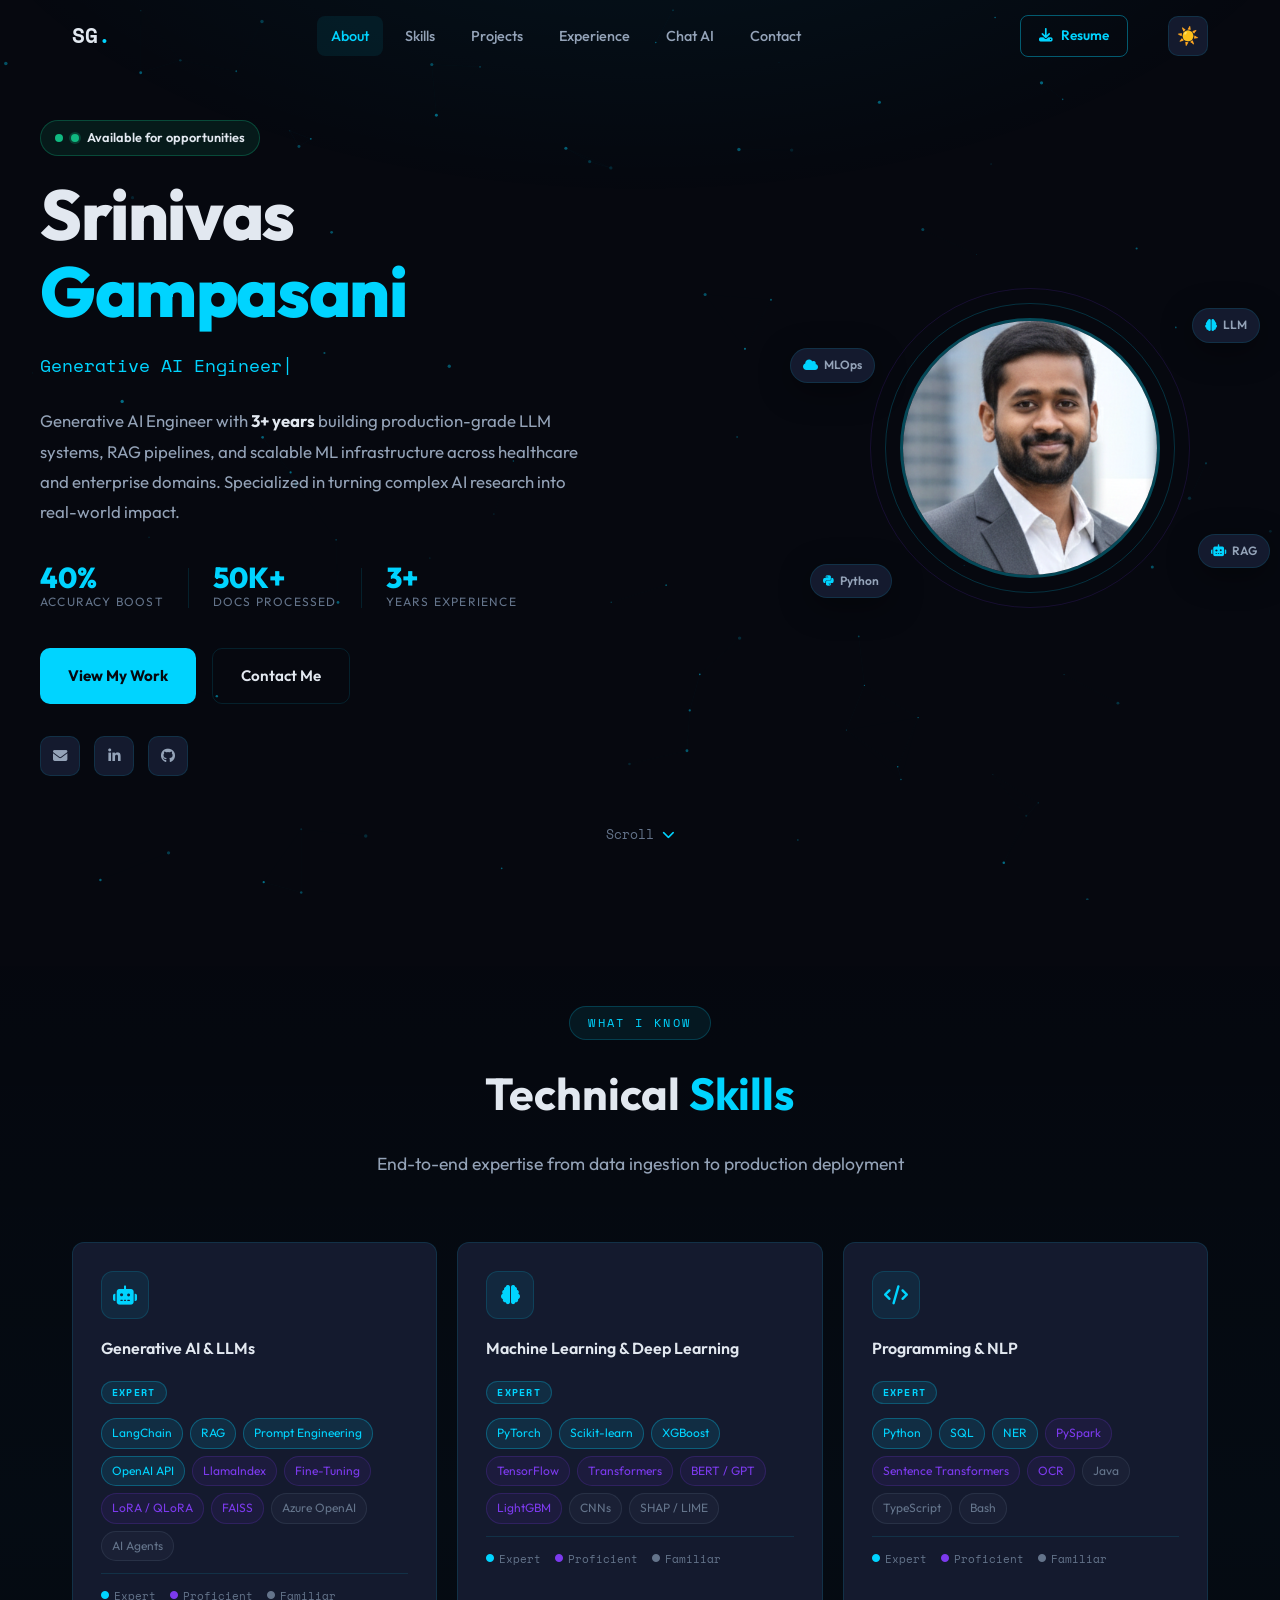
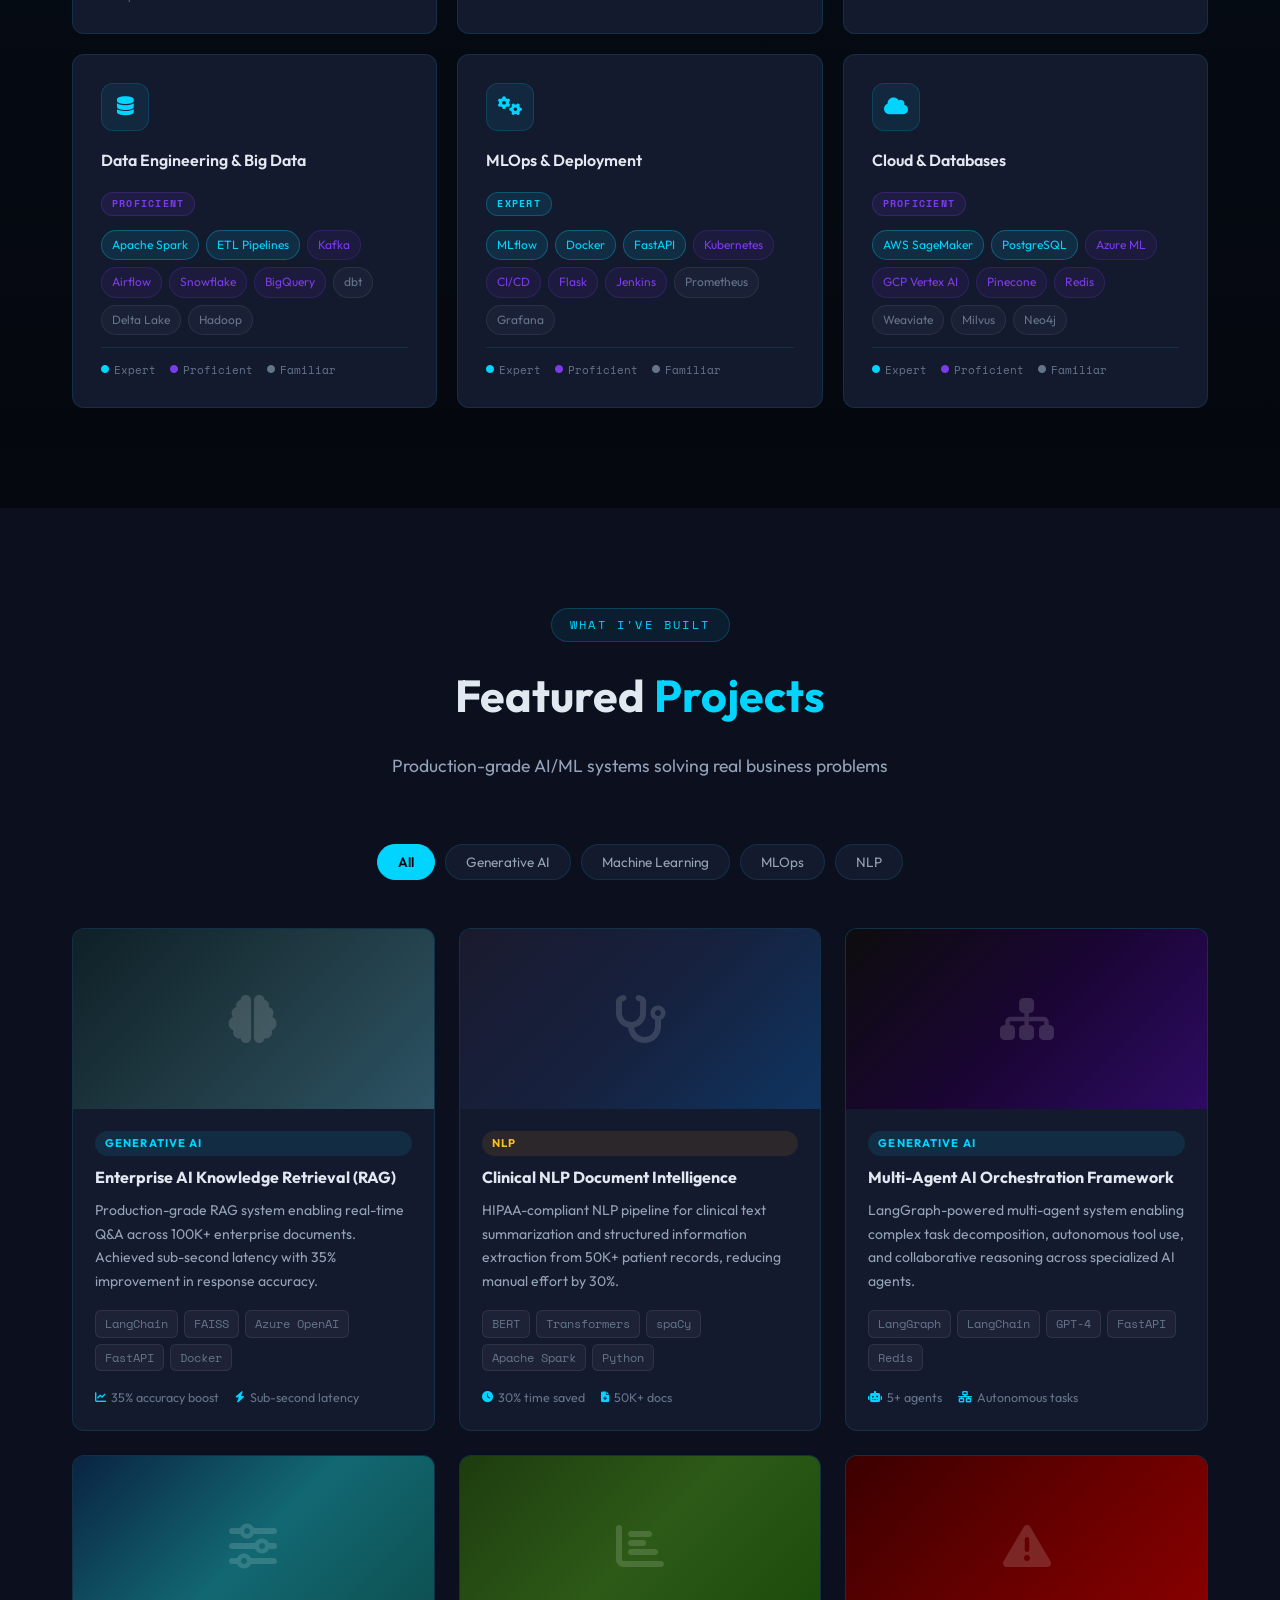
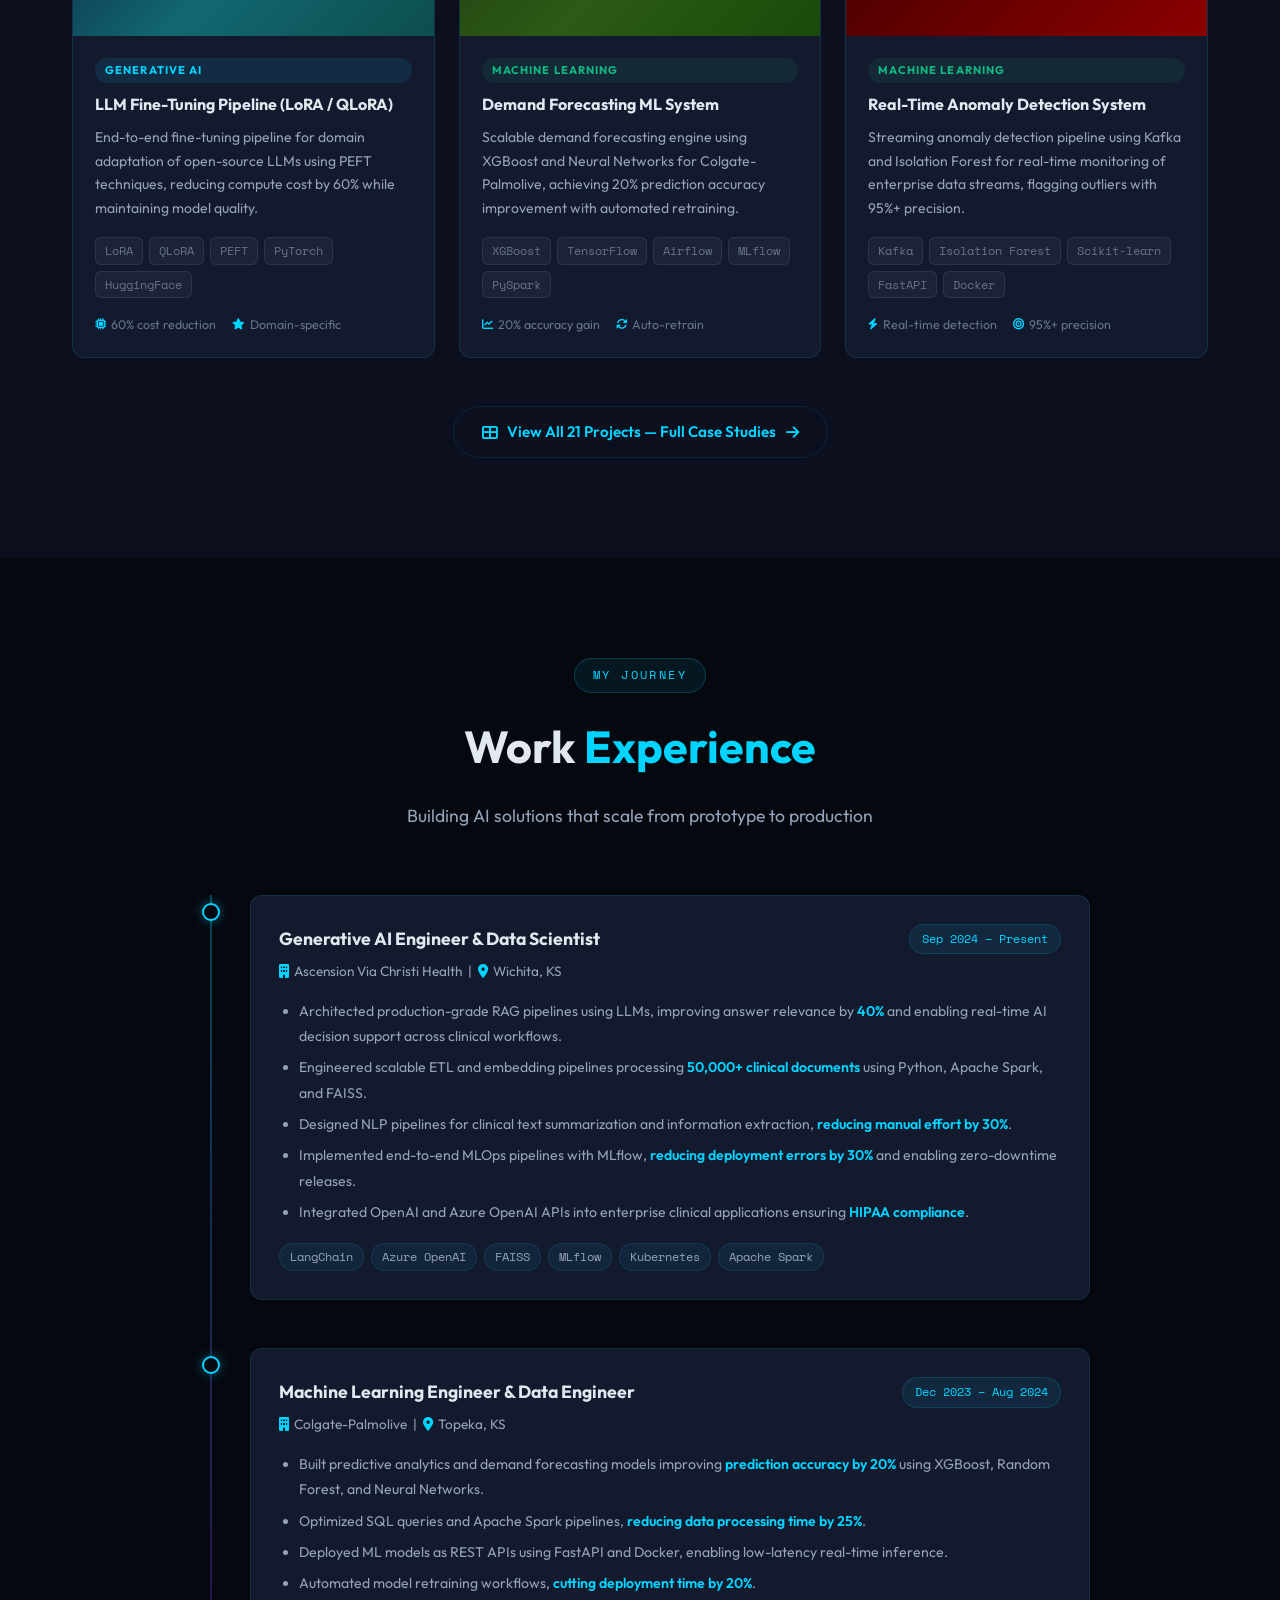
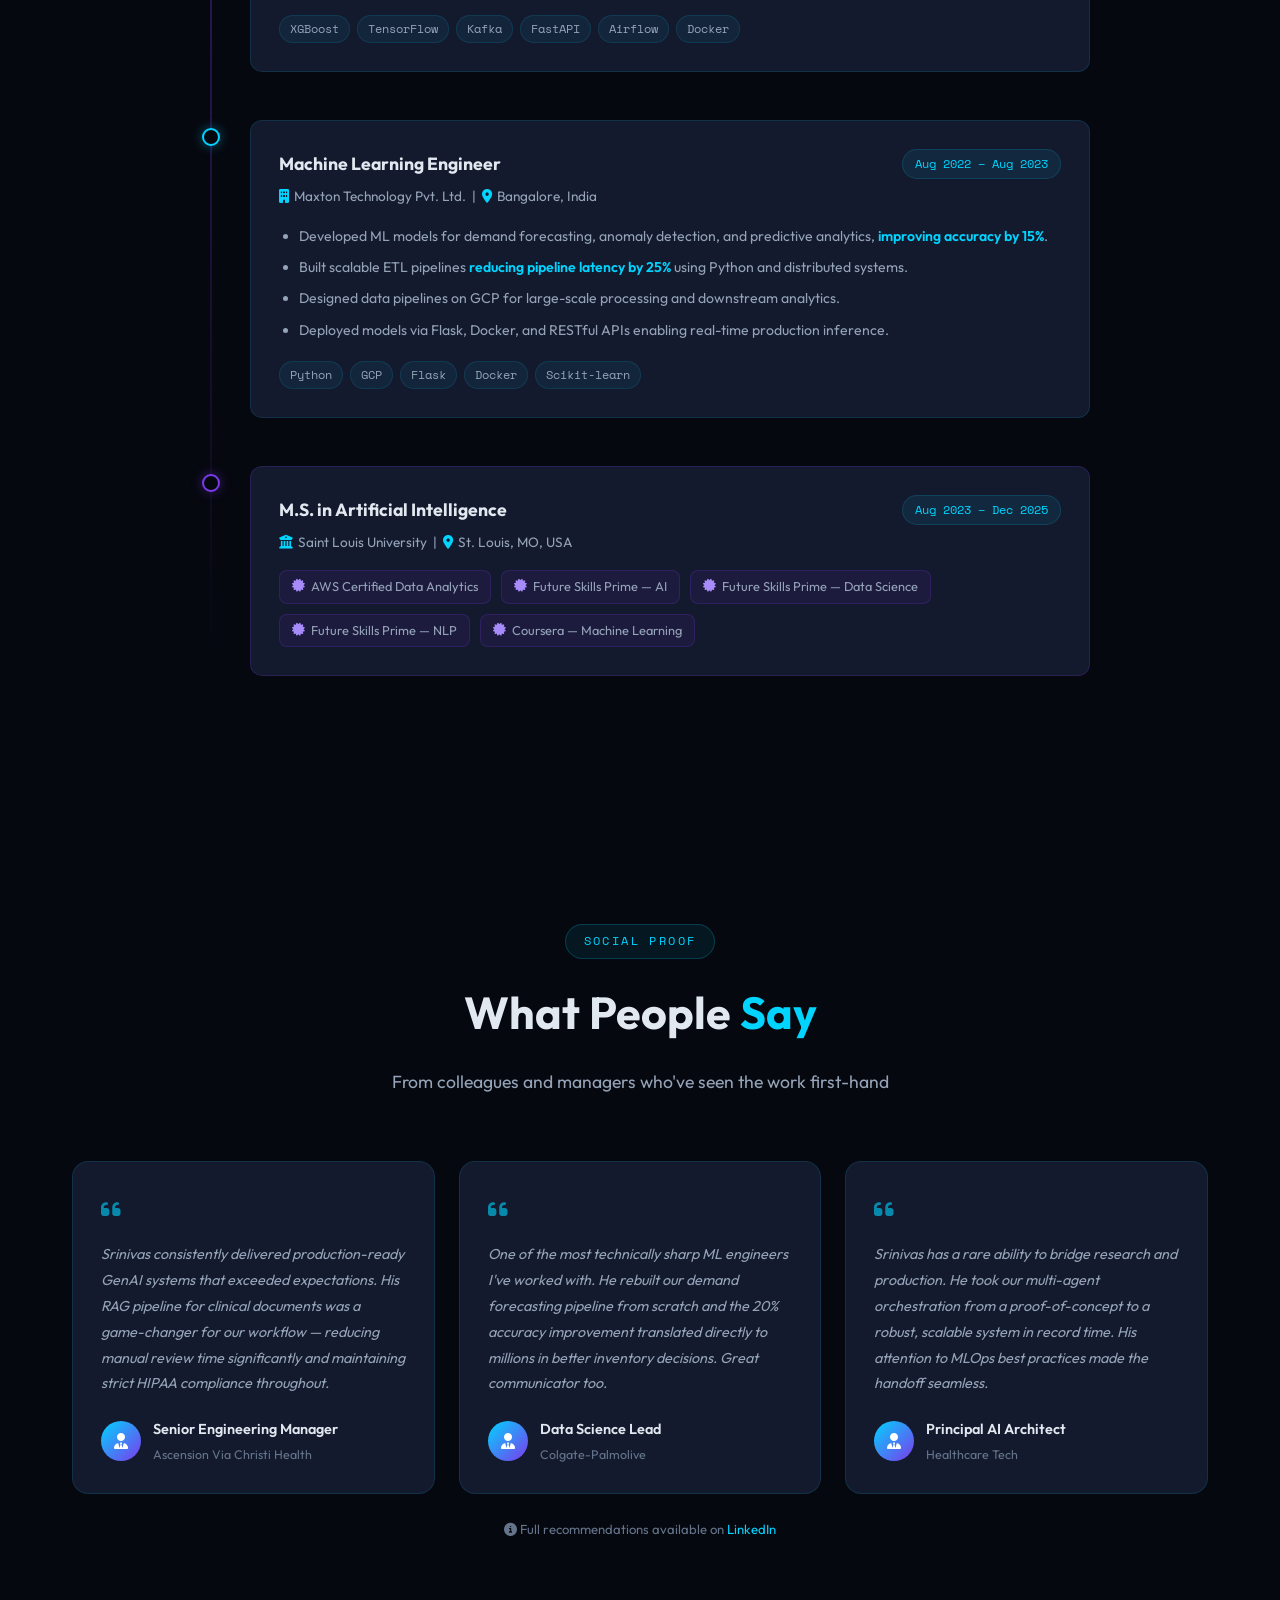
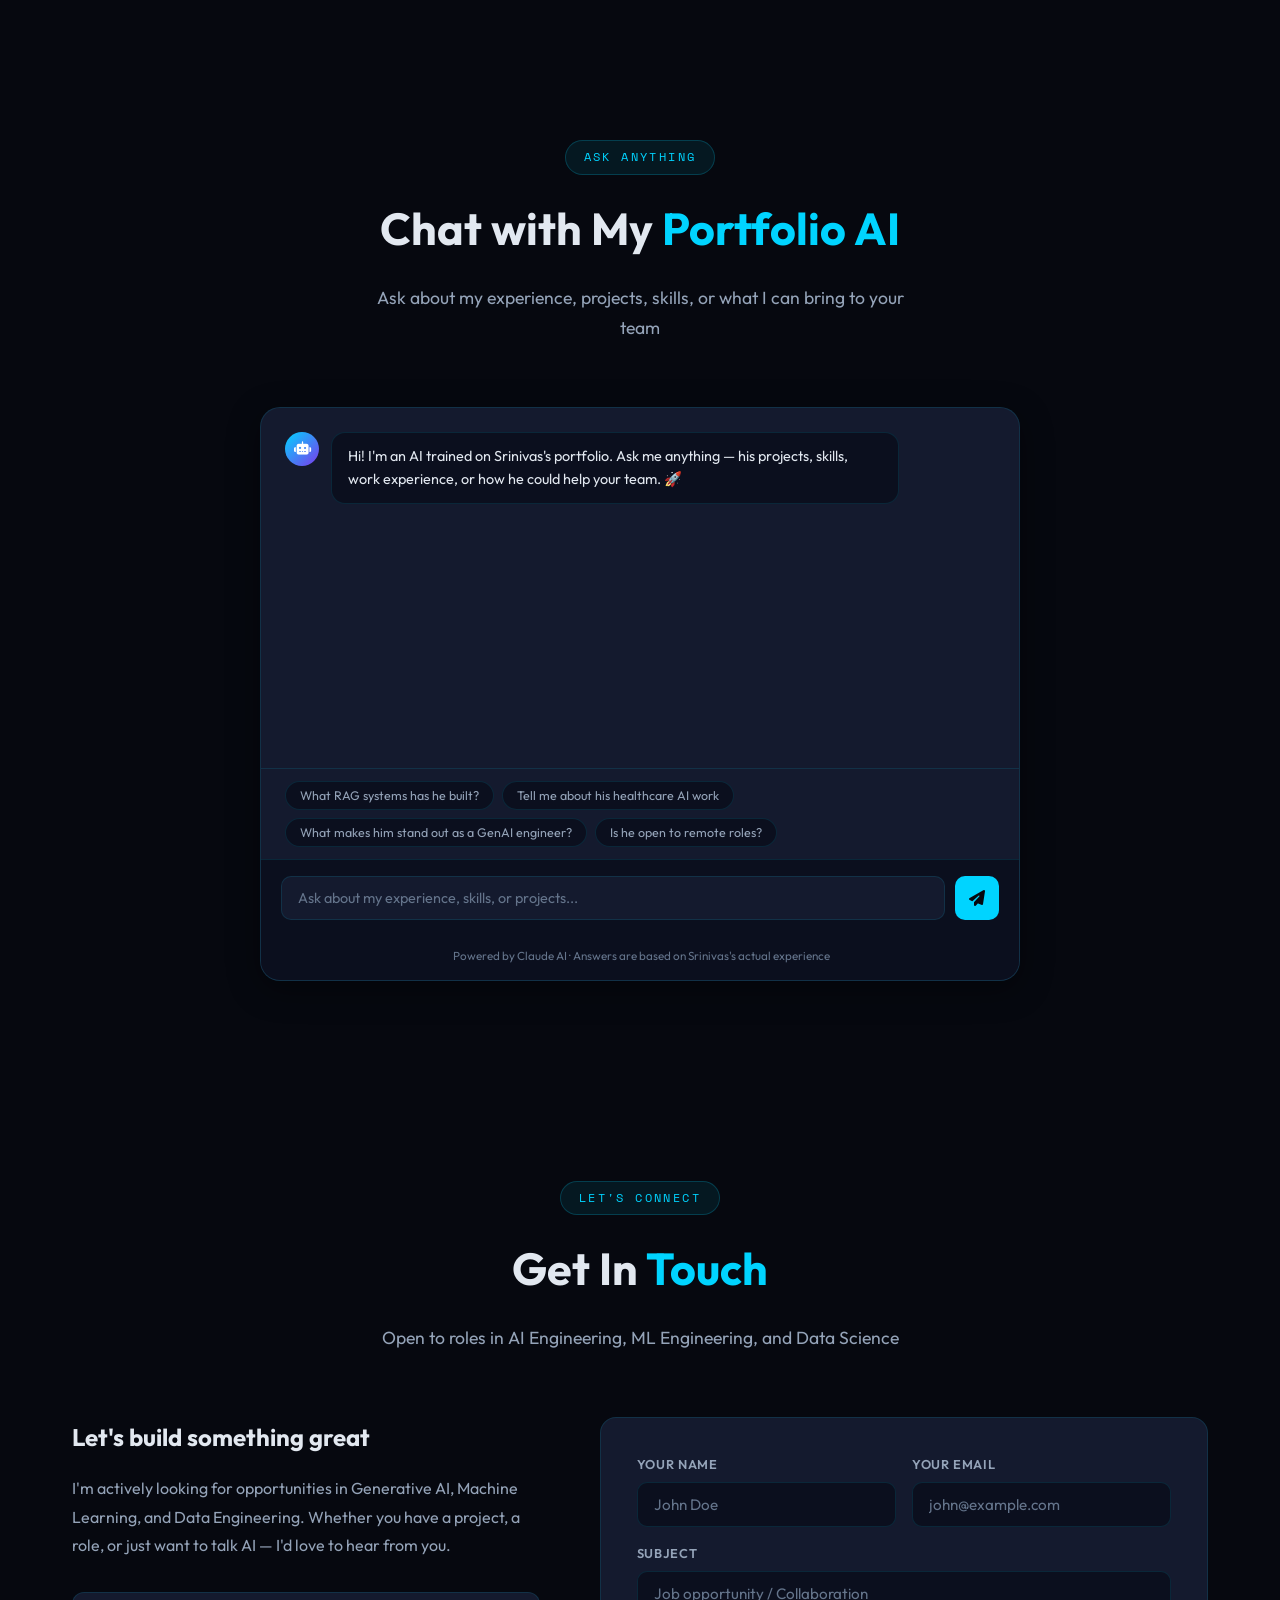
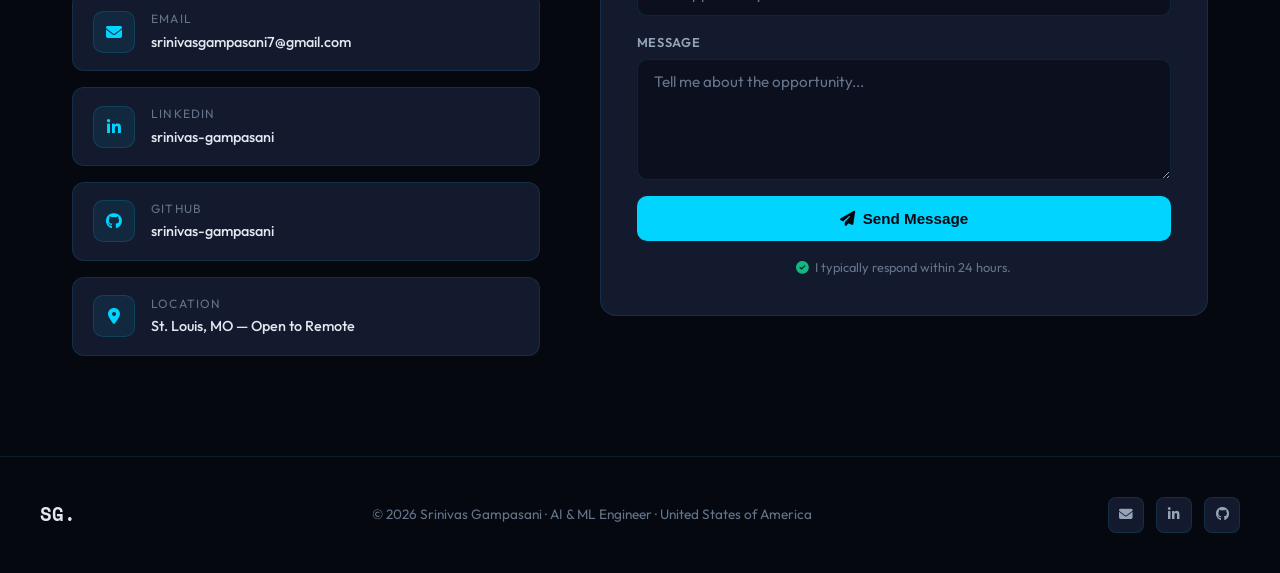
==== commit a431b32a: "Update index.html" ====
--- a/index.html
+++ b/index.html
@@ -35,7 +35,7 @@
     "description": "Generative AI Engineer with 3+ years building production-grade LLM systems, RAG pipelines, and scalable ML infrastructure.",
     "email": "srinivasgampasani7@gmail.com",
     "sameAs": [
-      "https://www.linkedin.com/in/srinivasgampasani/",
+      "https://www.linkedin.com/in/srinivas-gampasani-85338b235/",
       "https://github.com/srinivas-gampasani"
     ],
     "alumniOf": {
@@ -88,7 +88,7 @@
 <section id="about" class="hero">
   <div class="hero-content">
     <div class="hero-text">
-      <a href="https://www.linkedin.com/in/srinivasgampasani/" target="_blank" class="hero-tag animate-up delay-1"><span class="available-dot"></span>Available for opportunities</a>
+      <a href="https://www.linkedin.com/in/srinivas-gampasani-85338b235/" target="_blank" class="hero-tag animate-up delay-1"><span class="available-dot"></span>Available for opportunities</a>
       <h1 class="animate-up delay-2">Srinivas<br><span class="accent">Gampasani</span></h1>
       <div class="typing-wrapper animate-up delay-3">
         <span id="typing-text"></span><span class="cursor">|</span>
@@ -109,7 +109,7 @@
       </div>
       <div class="social-row animate-up delay-5">
         <a href="mailto:srinivasgampasani7@gmail.com" title="Email"><i class="fas fa-envelope"></i></a>
-        <a href="https://www.linkedin.com/in/srinivasgampasani/" target="_blank" title="LinkedIn"><i class="fab fa-linkedin-in"></i></a>
+        <a href="https://www.linkedin.com/in/srinivas-gampasani-85338b235/" target="_blank" title="LinkedIn"><i class="fab fa-linkedin-in"></i></a>
         <a href="https://github.com/srinivas-gampasani" target="_blank" title="GitHub"><i class="fab fa-github"></i></a>
       </div>
     </div>
@@ -395,7 +395,7 @@
     <div class="view-all-projects">
       <a href="projects.html">
         <i class="fas fa-th-large"></i>
-        View All 13 Projects — Full Case Studies
+        View All 21 Projects — Full Case Studies
         <i class="fas fa-arrow-right"></i>
       </a>
     </div>
@@ -542,7 +542,7 @@
         </div>
       </div>
     </div>
-    <p class="testimonials-note"><i class="fas fa-info-circle"></i> Full recommendations available on <a href="https://www.linkedin.com/in/srinivasgampasani/" target="_blank">LinkedIn</a></p>
+    <p class="testimonials-note"><i class="fas fa-info-circle"></i> Full recommendations available on <a href="https://www.linkedin.com/in/srinivas-gampasani-85338b235/" target="_blank">LinkedIn</a></p>
   </div>
 </section>
 
@@ -593,7 +593,7 @@
             <div class="contact-link-icon"><i class="fas fa-envelope"></i></div>
             <div><div class="contact-link-label">Email</div><div class="contact-link-val">srinivasgampasani7@gmail.com</div></div>
           </a>
-          <a href="https://www.linkedin.com/in/srinivasgampasani/" target="_blank" class="contact-link">
+          <a href="https://www.linkedin.com/in/srinivas-gampasani-85338b235/" target="_blank" class="contact-link">
             <div class="contact-link-icon"><i class="fab fa-linkedin-in"></i></div>
             <div><div class="contact-link-label">LinkedIn</div><div class="contact-link-val">srinivas-gampasani</div></div>
           </a>
@@ -603,7 +603,7 @@
           </a>
           <div class="contact-link">
             <div class="contact-link-icon"><i class="fas fa-map-marker-alt"></i></div>
-            <div><div class="contact-link-label">Location</div><div class="contact-link-val">USA — Open to Remote</div></div>
+            <div><div class="contact-link-label">Location</div><div class="contact-link-val">St. Louis, MO — Open to Remote</div></div>
           </div>
         </div>
       </div>
@@ -937,7 +937,7 @@
     keys: ['contact','email','hire','reach','connect','opportunity','role','job'],
     ans: `Srinivas is actively looking for opportunities! 🎯<br><br>
 📧 <strong>Email:</strong> srinivasgampasani7@gmail.com<br>
-💼 <strong>LinkedIn:</strong> <a href="https://www.linkedin.com/in/srinivasgampasani/" target="_blank" style="color:var(--accent)">srinivas-gampasani</a><br>
+💼 <strong>LinkedIn:</strong> <a href="https://www.linkedin.com/in/srinivas-gampasani-85338b235/" target="_blank" style="color:var(--accent)">srinivas-gampasani</a><br>
 🐙 <strong>GitHub:</strong> <a href="https://github.com/srinivas-gampasani" target="_blank" style="color:var(--accent)">srinivas-gampasani</a><br><br>
 He typically responds within 24 hours!`
   },
@@ -963,7 +963,7 @@
   }
   return `Great question! I'm not sure about that specific detail. For the best answer, reach out to Srinivas directly:<br><br>
 📧 <strong>srinivasgampasani7@gmail.com</strong><br>
-💼 <a href="https://www.linkedin.com/in/srinivasgampasani/" target="_blank" style="color:var(--accent)">LinkedIn</a><br><br>
+💼 <a href="https://www.linkedin.com/in/srinivas-gampasani-85338b235/" target="_blank" style="color:var(--accent)">LinkedIn</a><br><br>
 You can also try asking about: his <em>RAG systems</em>, <em>healthcare AI work</em>, <em>skills</em>, <em>projects</em>, or <em>experience</em>.`;
 }
 
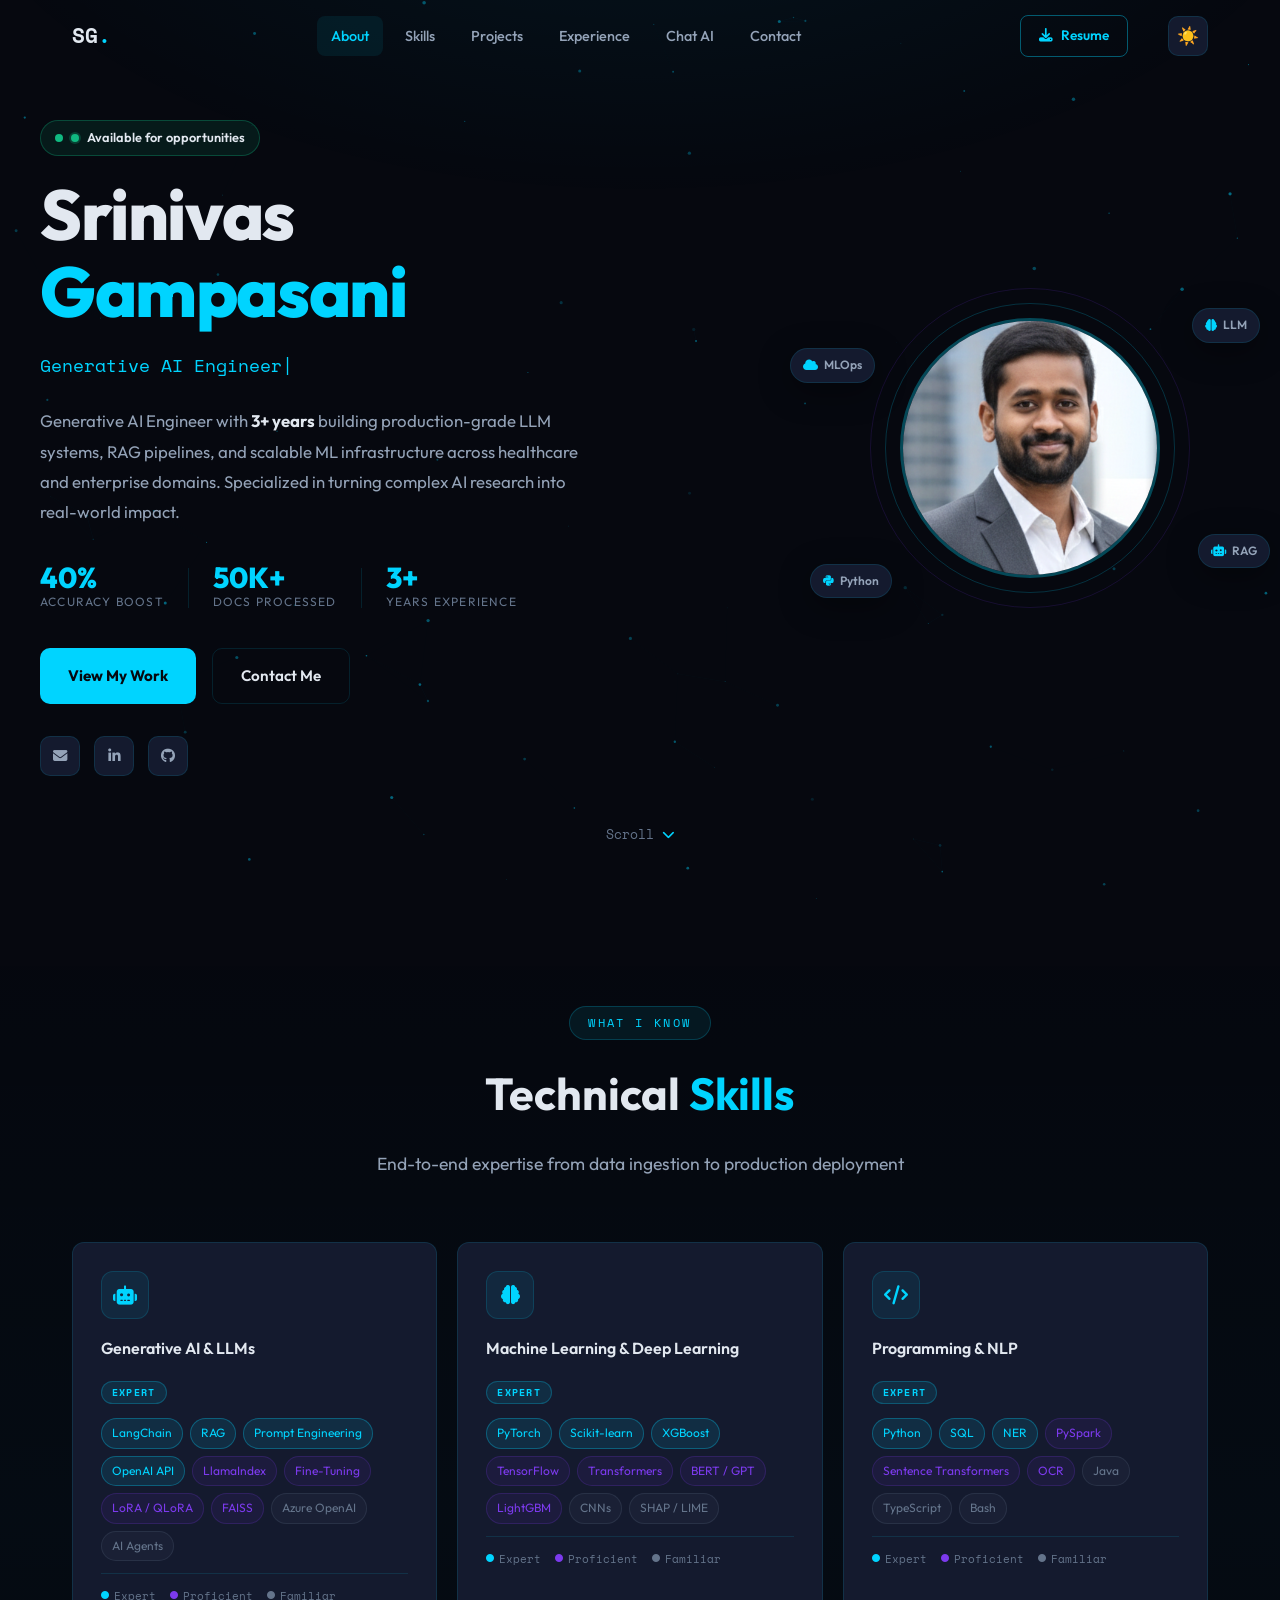
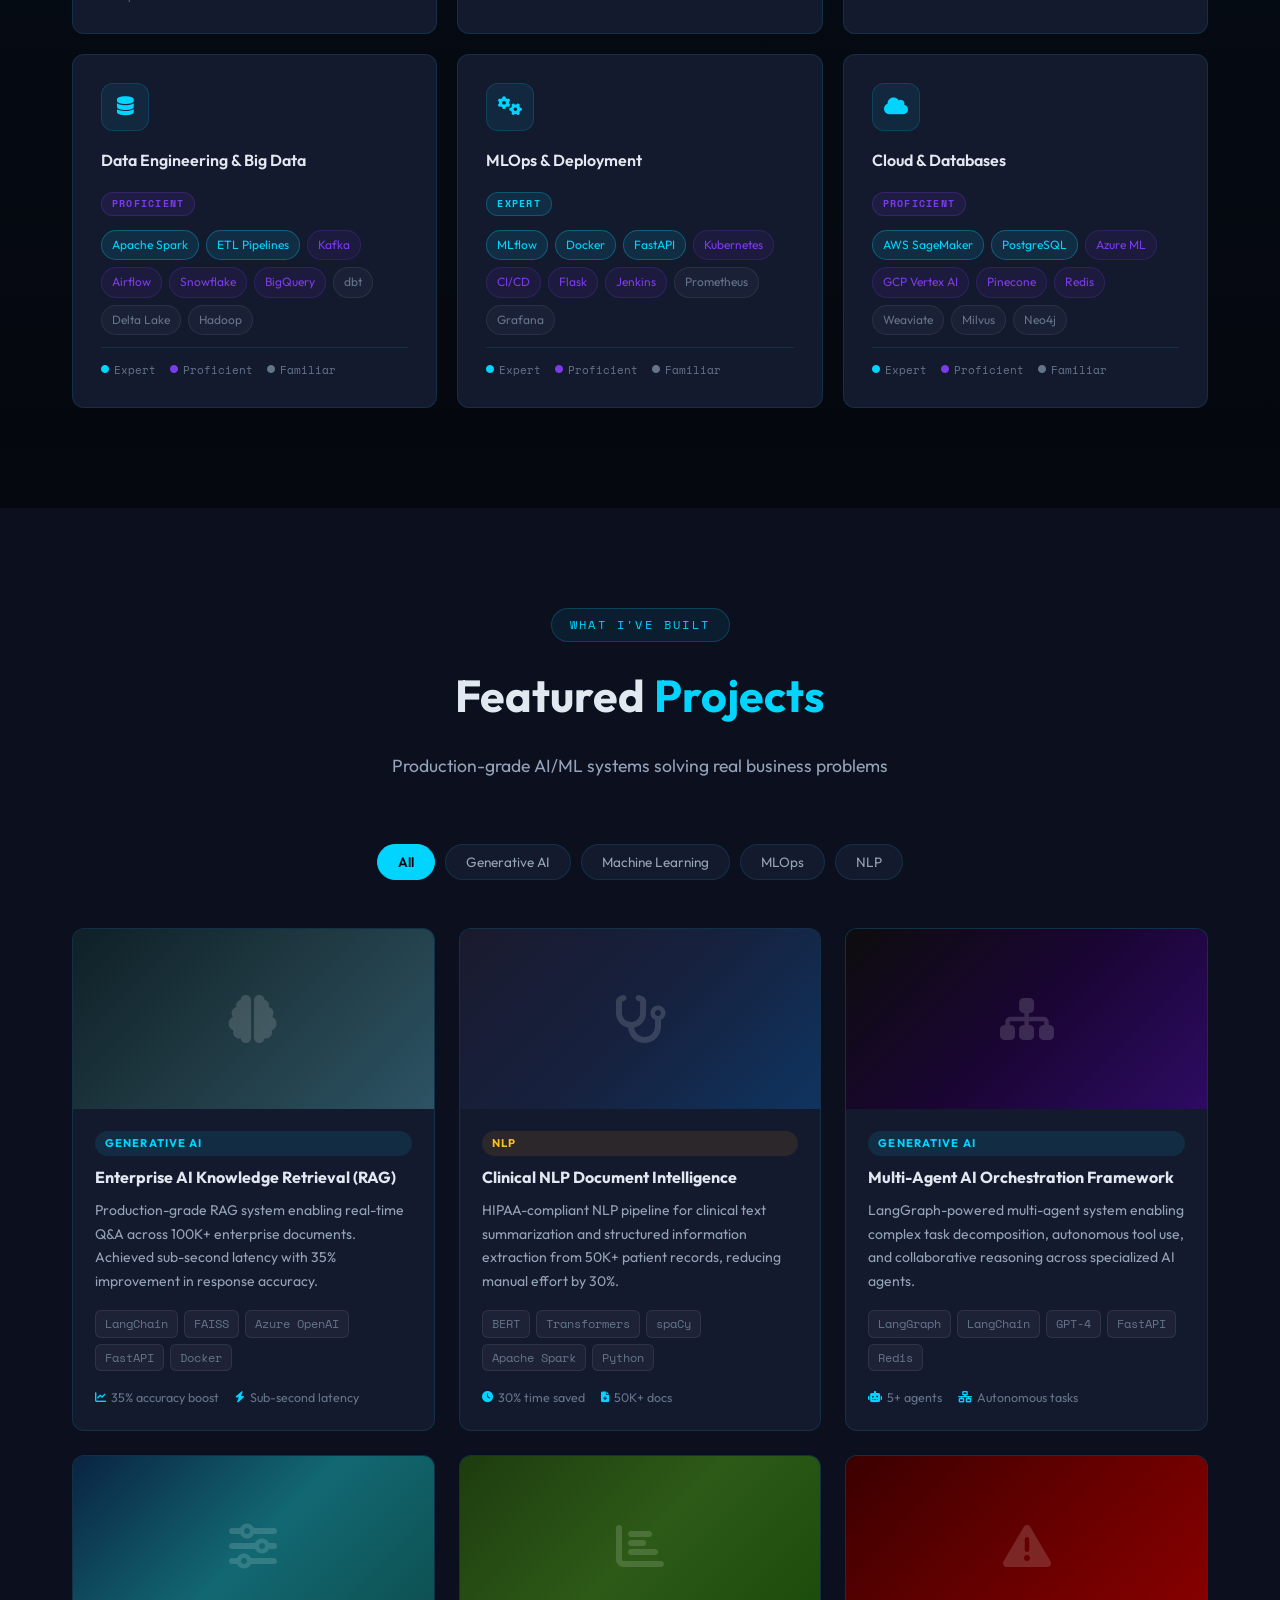
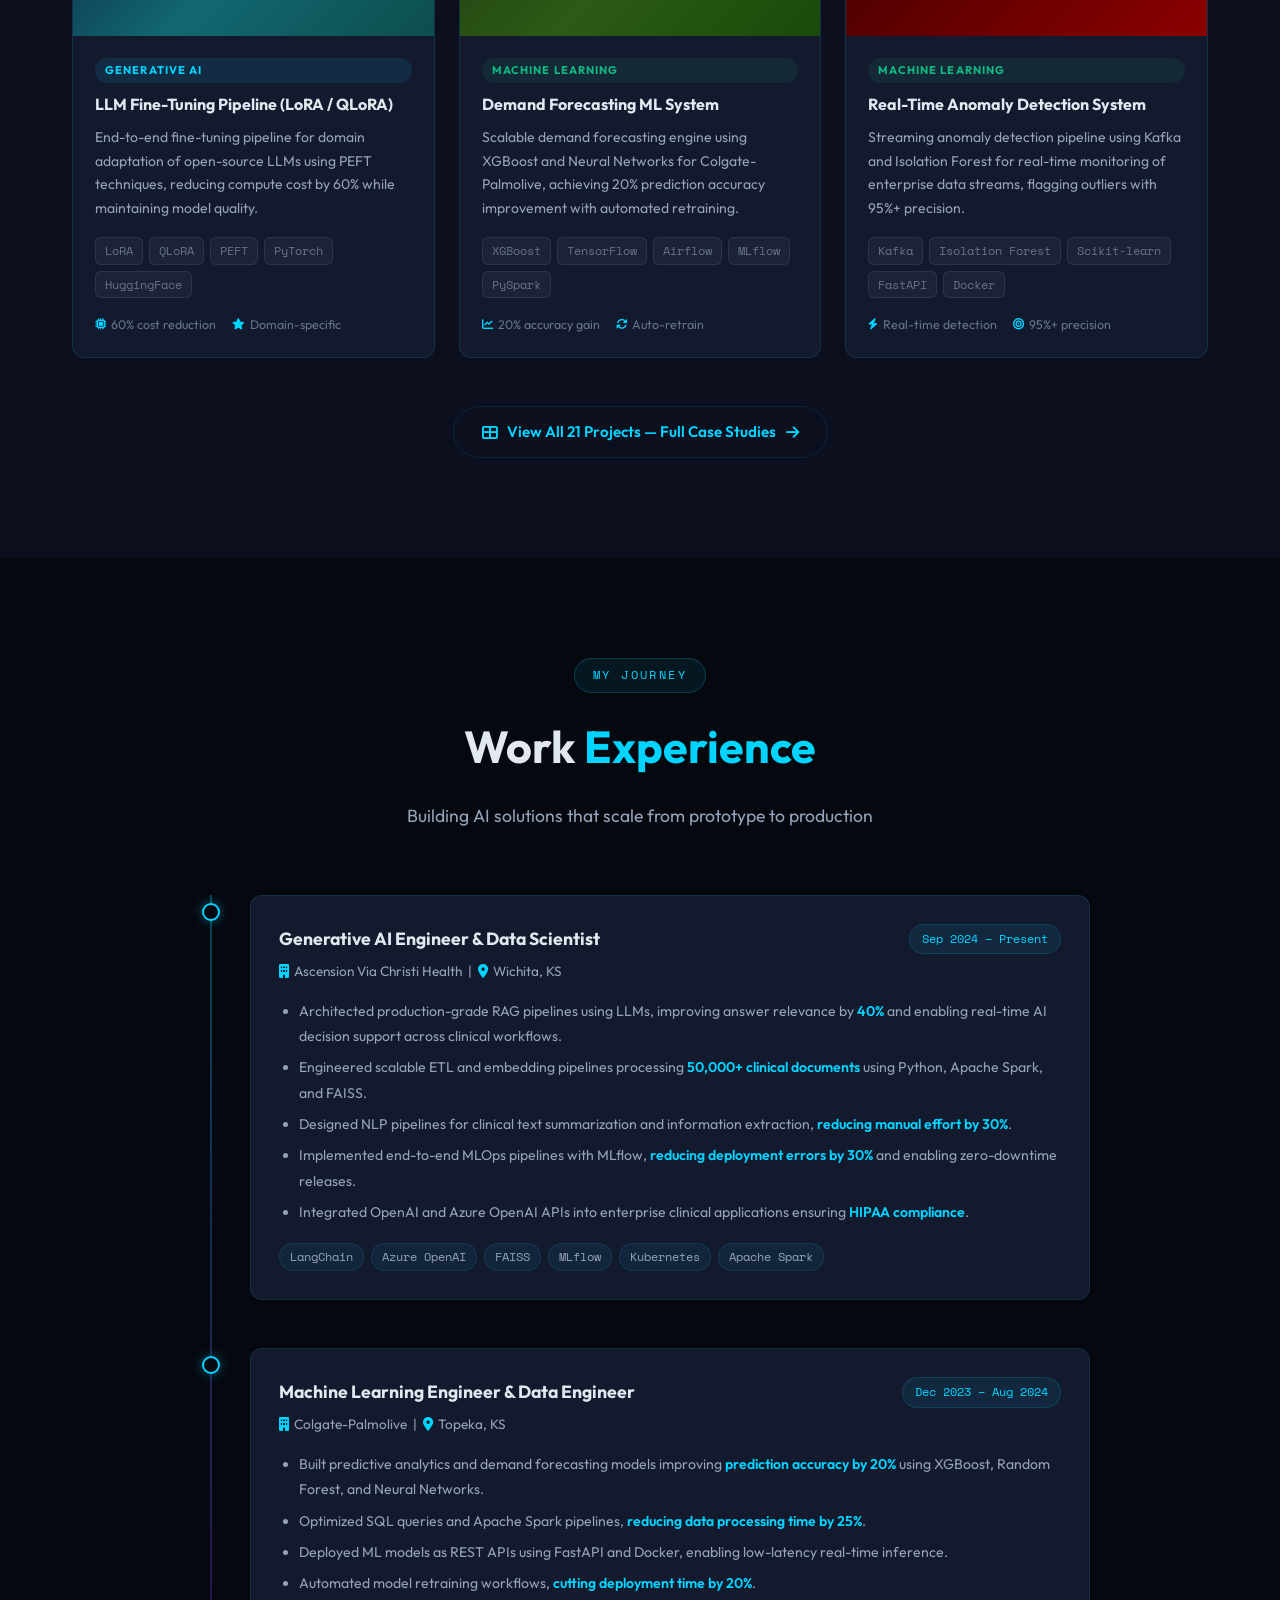
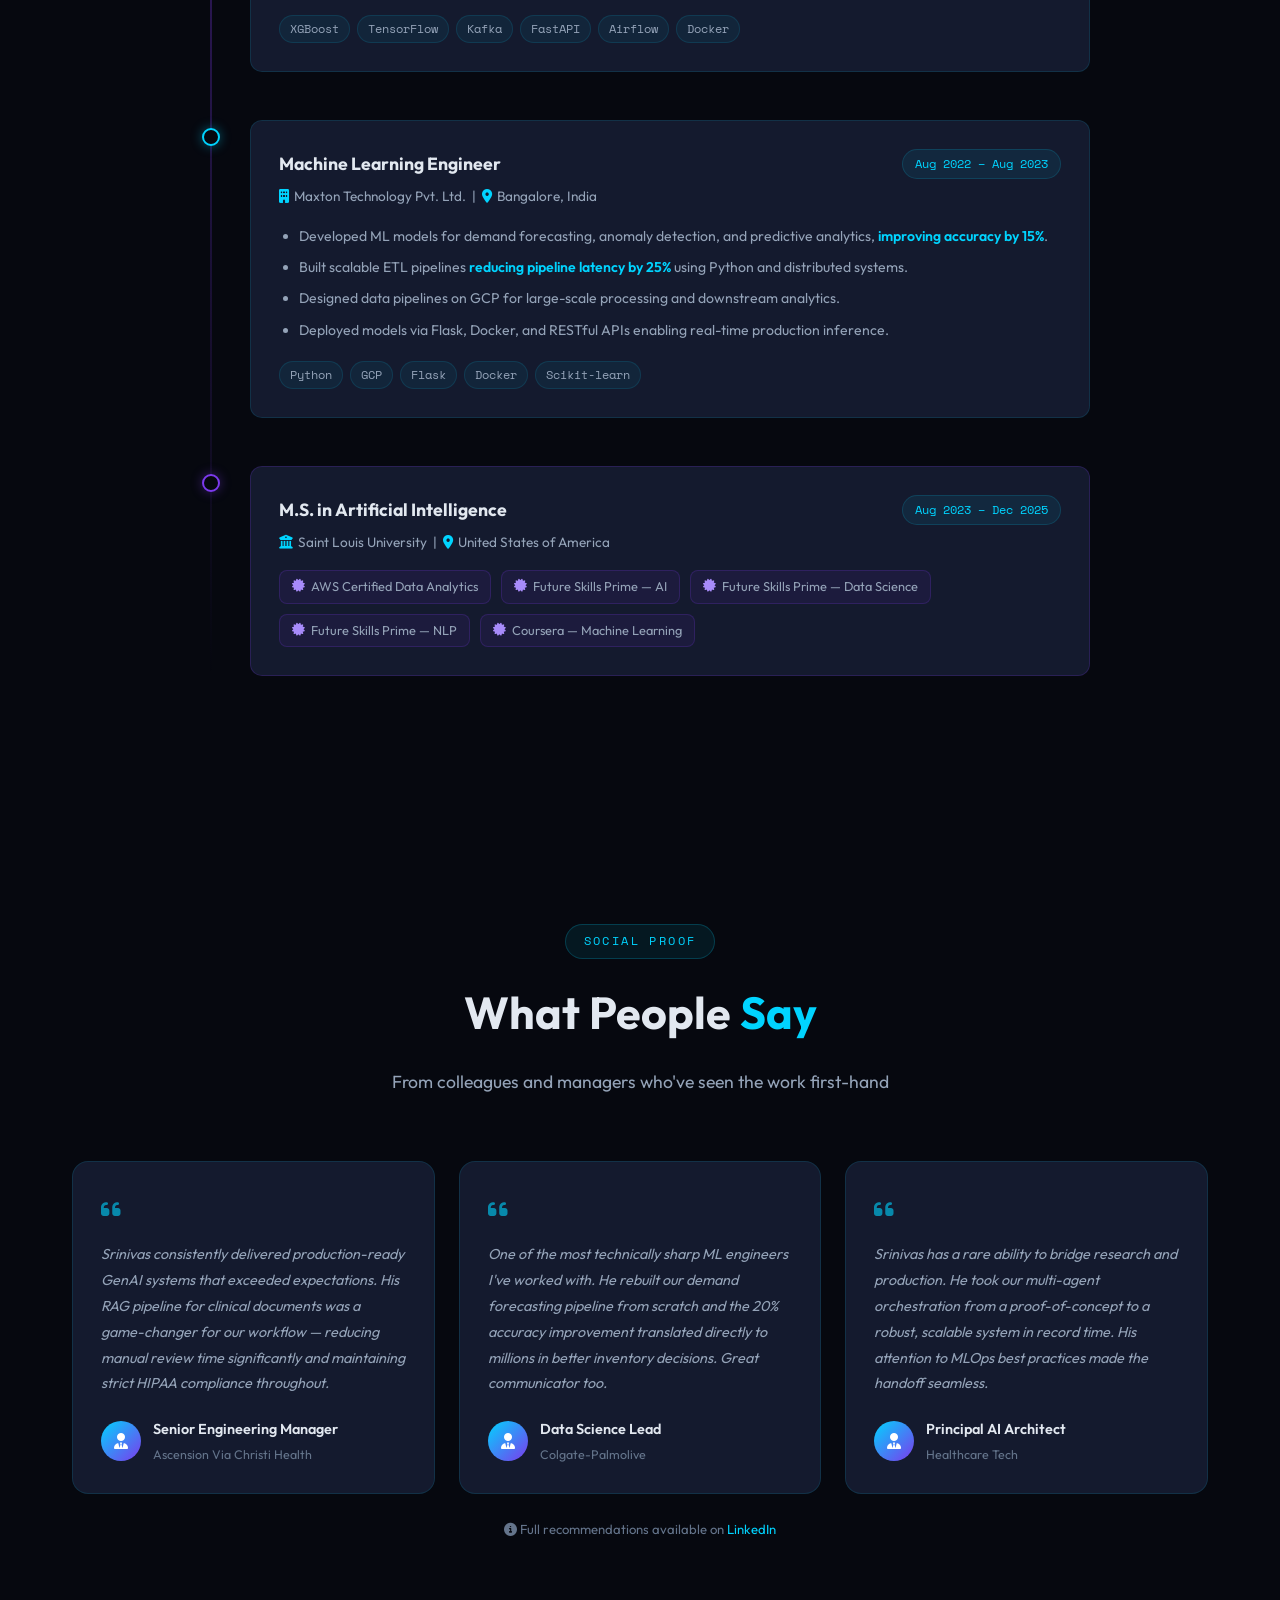
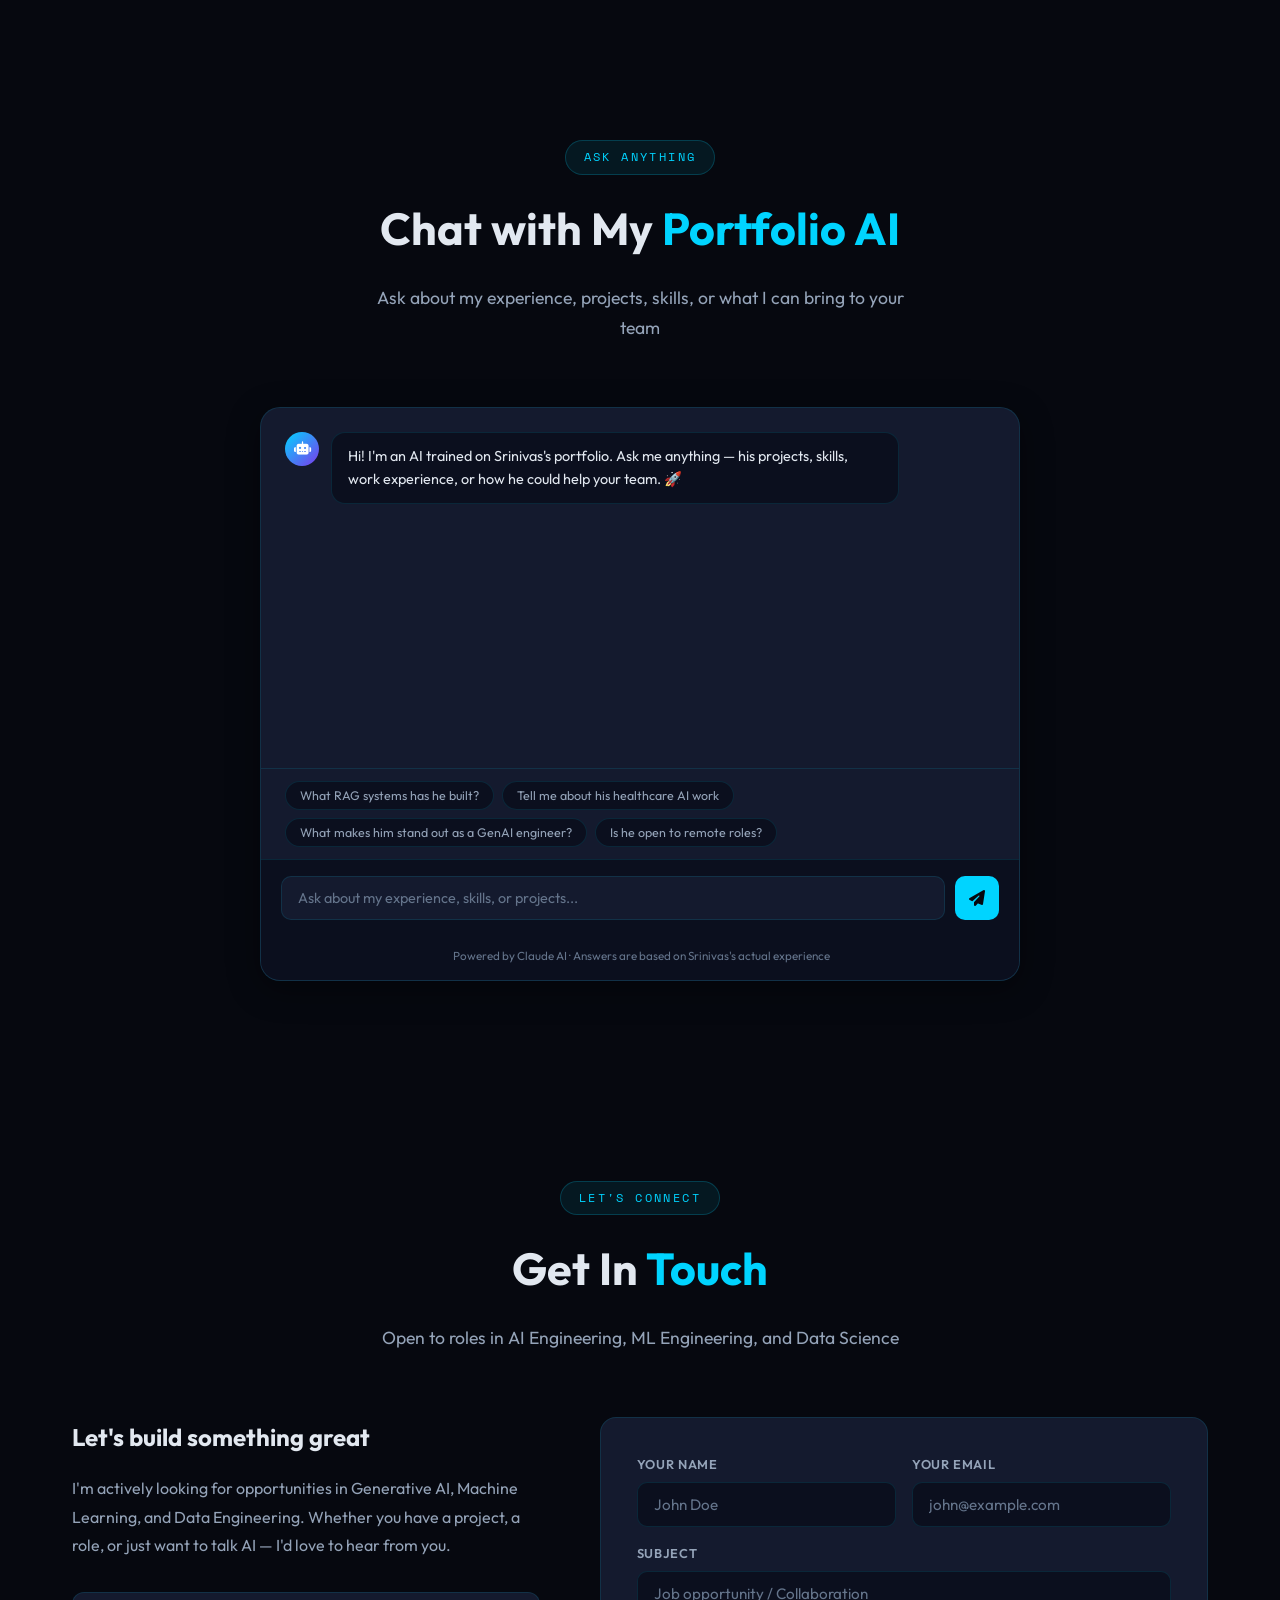
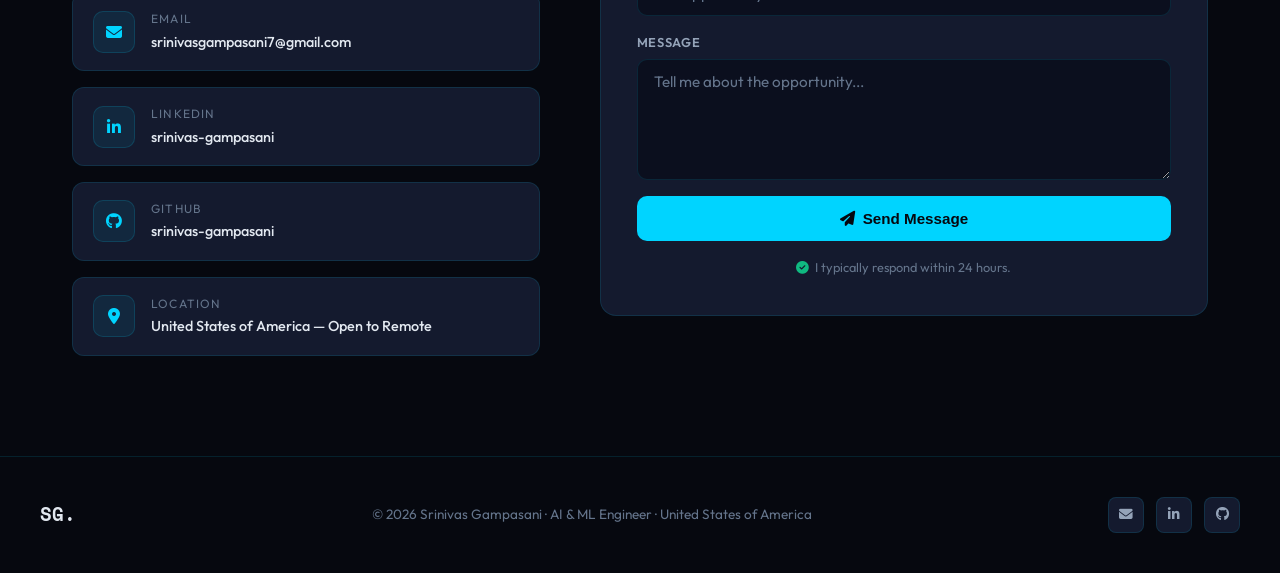
==== commit 927f6cef: "Update index.html" ====
--- a/index.html
+++ b/index.html
@@ -3,9 +3,9 @@
 <head>
   <meta charset="UTF-8">
   <meta name="viewport" content="width=device-width, initial-scale=1.0">
-  <title>Srinivas Gampasani — Generative AI & ML Engineer | St. Louis, MO</title>
+  <title>Srinivas Gampasani — Generative AI & ML Engineer | USA</title>
   <meta name="description" content="Srinivas Gampasani is a Generative AI Engineer with 3+ years building production-grade LLM systems, RAG pipelines, and scalable ML infrastructure in healthcare and enterprise domains.">
-  <meta name="keywords" content="Generative AI Engineer, Machine Learning Engineer, LLM, RAG, LangChain, Data Scientist, St. Louis, MLOps, NLP, AI Engineer">
+  <meta name="keywords" content="Generative AI Engineer, Machine Learning Engineer, LLM, RAG, LangChain, Data Scientist, USA, MLOps, NLP, AI Engineer">
   <meta name="author" content="Srinivas Gampasani">
   <meta name="robots" content="index, follow">
   <link rel="canonical" href="https://srinivasgampasani.com/">
@@ -35,7 +35,7 @@
     "description": "Generative AI Engineer with 3+ years building production-grade LLM systems, RAG pipelines, and scalable ML infrastructure.",
     "email": "srinivasgampasani7@gmail.com",
     "sameAs": [
-      "https://www.linkedin.com/in/srinivas-gampasani-85338b235/",
+      "https://www.linkedin.com/in/srinivasgampasani/",
       "https://github.com/srinivas-gampasani"
     ],
     "alumniOf": {
@@ -88,7 +88,7 @@
 <section id="about" class="hero">
   <div class="hero-content">
     <div class="hero-text">
-      <a href="https://www.linkedin.com/in/srinivas-gampasani-85338b235/" target="_blank" class="hero-tag animate-up delay-1"><span class="available-dot"></span>Available for opportunities</a>
+      <a href="https://www.linkedin.com/in/srinivasgampasani/" target="_blank" class="hero-tag animate-up delay-1"><span class="available-dot"></span>Available for opportunities</a>
       <h1 class="animate-up delay-2">Srinivas<br><span class="accent">Gampasani</span></h1>
       <div class="typing-wrapper animate-up delay-3">
         <span id="typing-text"></span><span class="cursor">|</span>
@@ -109,7 +109,7 @@
       </div>
       <div class="social-row animate-up delay-5">
         <a href="mailto:srinivasgampasani7@gmail.com" title="Email"><i class="fas fa-envelope"></i></a>
-        <a href="https://www.linkedin.com/in/srinivas-gampasani-85338b235/" target="_blank" title="LinkedIn"><i class="fab fa-linkedin-in"></i></a>
+        <a href="https://www.linkedin.com/in/srinivasgampasani/" target="_blank" title="LinkedIn"><i class="fab fa-linkedin-in"></i></a>
         <a href="https://github.com/srinivas-gampasani" target="_blank" title="GitHub"><i class="fab fa-github"></i></a>
       </div>
     </div>
@@ -481,7 +481,7 @@
           <div class="timeline-header">
             <div>
               <h3>M.S. in Artificial Intelligence</h3>
-              <div class="timeline-company"><i class="fas fa-university"></i> Saint Louis University &nbsp;|&nbsp; <i class="fas fa-map-marker-alt"></i> St. Louis, MO, USA</div>
+              <div class="timeline-company"><i class="fas fa-university"></i> Saint Louis University &nbsp;|&nbsp; <i class="fas fa-map-marker-alt"></i> United States of America</div>
             </div>
             <div class="timeline-date">Aug 2023 – Dec 2025</div>
           </div>
@@ -542,7 +542,7 @@
         </div>
       </div>
     </div>
-    <p class="testimonials-note"><i class="fas fa-info-circle"></i> Full recommendations available on <a href="https://www.linkedin.com/in/srinivas-gampasani-85338b235/" target="_blank">LinkedIn</a></p>
+    <p class="testimonials-note"><i class="fas fa-info-circle"></i> Full recommendations available on <a href="https://www.linkedin.com/in/srinivasgampasani/" target="_blank">LinkedIn</a></p>
   </div>
 </section>
 
@@ -593,7 +593,7 @@
             <div class="contact-link-icon"><i class="fas fa-envelope"></i></div>
             <div><div class="contact-link-label">Email</div><div class="contact-link-val">srinivasgampasani7@gmail.com</div></div>
           </a>
-          <a href="https://www.linkedin.com/in/srinivas-gampasani-85338b235/" target="_blank" class="contact-link">
+          <a href="https://www.linkedin.com/in/srinivasgampasani/" target="_blank" class="contact-link">
             <div class="contact-link-icon"><i class="fab fa-linkedin-in"></i></div>
             <div><div class="contact-link-label">LinkedIn</div><div class="contact-link-val">srinivas-gampasani</div></div>
           </a>
@@ -603,7 +603,7 @@
           </a>
           <div class="contact-link">
             <div class="contact-link-icon"><i class="fas fa-map-marker-alt"></i></div>
-            <div><div class="contact-link-label">Location</div><div class="contact-link-val">St. Louis, MO — Open to Remote</div></div>
+            <div><div class="contact-link-label">Location</div><div class="contact-link-val">United States of America — Open to Remote</div></div>
           </div>
         </div>
       </div>
@@ -812,7 +812,7 @@
 // ── AI Chat Widget ──
 const PORTFOLIO_CONTEXT = `You are an AI assistant representing Srinivas Gampasani's portfolio. Answer questions about him based only on the following information. Be concise, friendly, and professional. Keep answers under 120 words.
 
-ABOUT: Srinivas Gampasani is a Generative AI Engineer & Data Scientist with 3+ years of experience building production-grade LLM systems, RAG pipelines, and scalable ML infrastructure across healthcare and enterprise domains. He is based in St. Louis, MO and is actively seeking opportunities in Generative AI, Machine Learning, and Data Engineering. He is open to remote roles.
+ABOUT: Srinivas Gampasani is a Generative AI Engineer & Data Scientist with 3+ years of experience building production-grade LLM systems, RAG pipelines, and scalable ML infrastructure across healthcare and enterprise domains. He is based in the United States of America and is actively seeking opportunities in Generative AI, Machine Learning, and Data Engineering. He is open to remote roles.
 
 EDUCATION: M.S. in Artificial Intelligence from Saint Louis University (Aug 2023 – Dec 2025).
 
@@ -827,7 +827,7 @@
 
 FEATURED PROJECTS: Enterprise RAG System (100K+ docs, 35% accuracy boost, sub-second latency), Clinical NLP Pipeline (50K+ patient records, 30% time saved, HIPAA-compliant), Multi-Agent AI Framework (LangGraph, 5+ agents), LLM Fine-Tuning Pipeline (LoRA/QLoRA, 60% cost reduction), Demand Forecasting System (Colgate-Palmolive, 20% accuracy gain), Real-Time Anomaly Detection (Kafka, 95%+ precision). Total of 13 projects.
 
-CONTACT: srinivasgampasani7@gmail.com | LinkedIn: srinivas-gampasani | GitHub: srinivas-gampasani`;
+CONTACT: srinivasgampasani7@gmail.com | LinkedIn: srinivasgampasani | GitHub: srinivas-gampasani`;
 
 const chatWindow = document.getElementById('chat-window');
 const chatInput = document.getElementById('chat-input');
@@ -879,8 +879,8 @@
 📊 <strong>Measurable results</strong> — 40% accuracy boost, 60% cost reduction, 95%+ precision — all backed by real metrics.`
   },
   {
-    keys: ['remote','location','open to','available','where','st. louis','relocate'],
-    ans: `Yes! Srinivas is <strong>open to remote roles</strong>. He is currently based in <strong>St. Louis, MO</strong> and is actively seeking opportunities in Generative AI, Machine Learning, and Data Engineering. Feel free to reach out at <strong>srinivasgampasani7@gmail.com</strong> or connect on LinkedIn.`
+    keys: ['remote','location','open to','available','where','usa','relocate'],
+    ans: `Yes! Srinivas is <strong>open to remote roles</strong>. He is currently based in <strong>United States of America</strong> and is actively seeking opportunities in Generative AI, Machine Learning, and Data Engineering. Feel free to reach out at <strong>srinivasgampasani7@gmail.com</strong> or connect on LinkedIn.`
   },
   {
     keys: ['experience','work','job','career','colgate','maxton','history'],
@@ -927,7 +927,7 @@
   },
   {
     keys: ['education','degree','university','masters','ms','saint louis','certification','aws'],
-    ans: `🎓 <strong>M.S. in Artificial Intelligence</strong> — Saint Louis University, St. Louis MO (2023–2025)<br><br>
+    ans: `🎓 <strong>M.S. in Artificial Intelligence</strong> — Saint Louis University, United States of America (2023–2025)<br><br>
 Certifications:<br>
 • AWS Certified Data Analytics<br>
 • Future Skills Prime — AI, Data Science, NLP<br>
@@ -937,7 +937,7 @@
     keys: ['contact','email','hire','reach','connect','opportunity','role','job'],
     ans: `Srinivas is actively looking for opportunities! 🎯<br><br>
 📧 <strong>Email:</strong> srinivasgampasani7@gmail.com<br>
-💼 <strong>LinkedIn:</strong> <a href="https://www.linkedin.com/in/srinivas-gampasani-85338b235/" target="_blank" style="color:var(--accent)">srinivas-gampasani</a><br>
+💼 <strong>LinkedIn:</strong> <a href="https://www.linkedin.com/in/srinivasgampasani/" target="_blank" style="color:var(--accent)">srinivas-gampasani</a><br>
 🐙 <strong>GitHub:</strong> <a href="https://github.com/srinivas-gampasani" target="_blank" style="color:var(--accent)">srinivas-gampasani</a><br><br>
 He typically responds within 24 hours!`
   },
@@ -963,7 +963,7 @@
   }
   return `Great question! I'm not sure about that specific detail. For the best answer, reach out to Srinivas directly:<br><br>
 📧 <strong>srinivasgampasani7@gmail.com</strong><br>
-💼 <a href="https://www.linkedin.com/in/srinivas-gampasani-85338b235/" target="_blank" style="color:var(--accent)">LinkedIn</a><br><br>
+💼 <a href="https://www.linkedin.com/in/srinivasgampasani/" target="_blank" style="color:var(--accent)">LinkedIn</a><br><br>
 You can also try asking about: his <em>RAG systems</em>, <em>healthcare AI work</em>, <em>skills</em>, <em>projects</em>, or <em>experience</em>.`;
 }
 
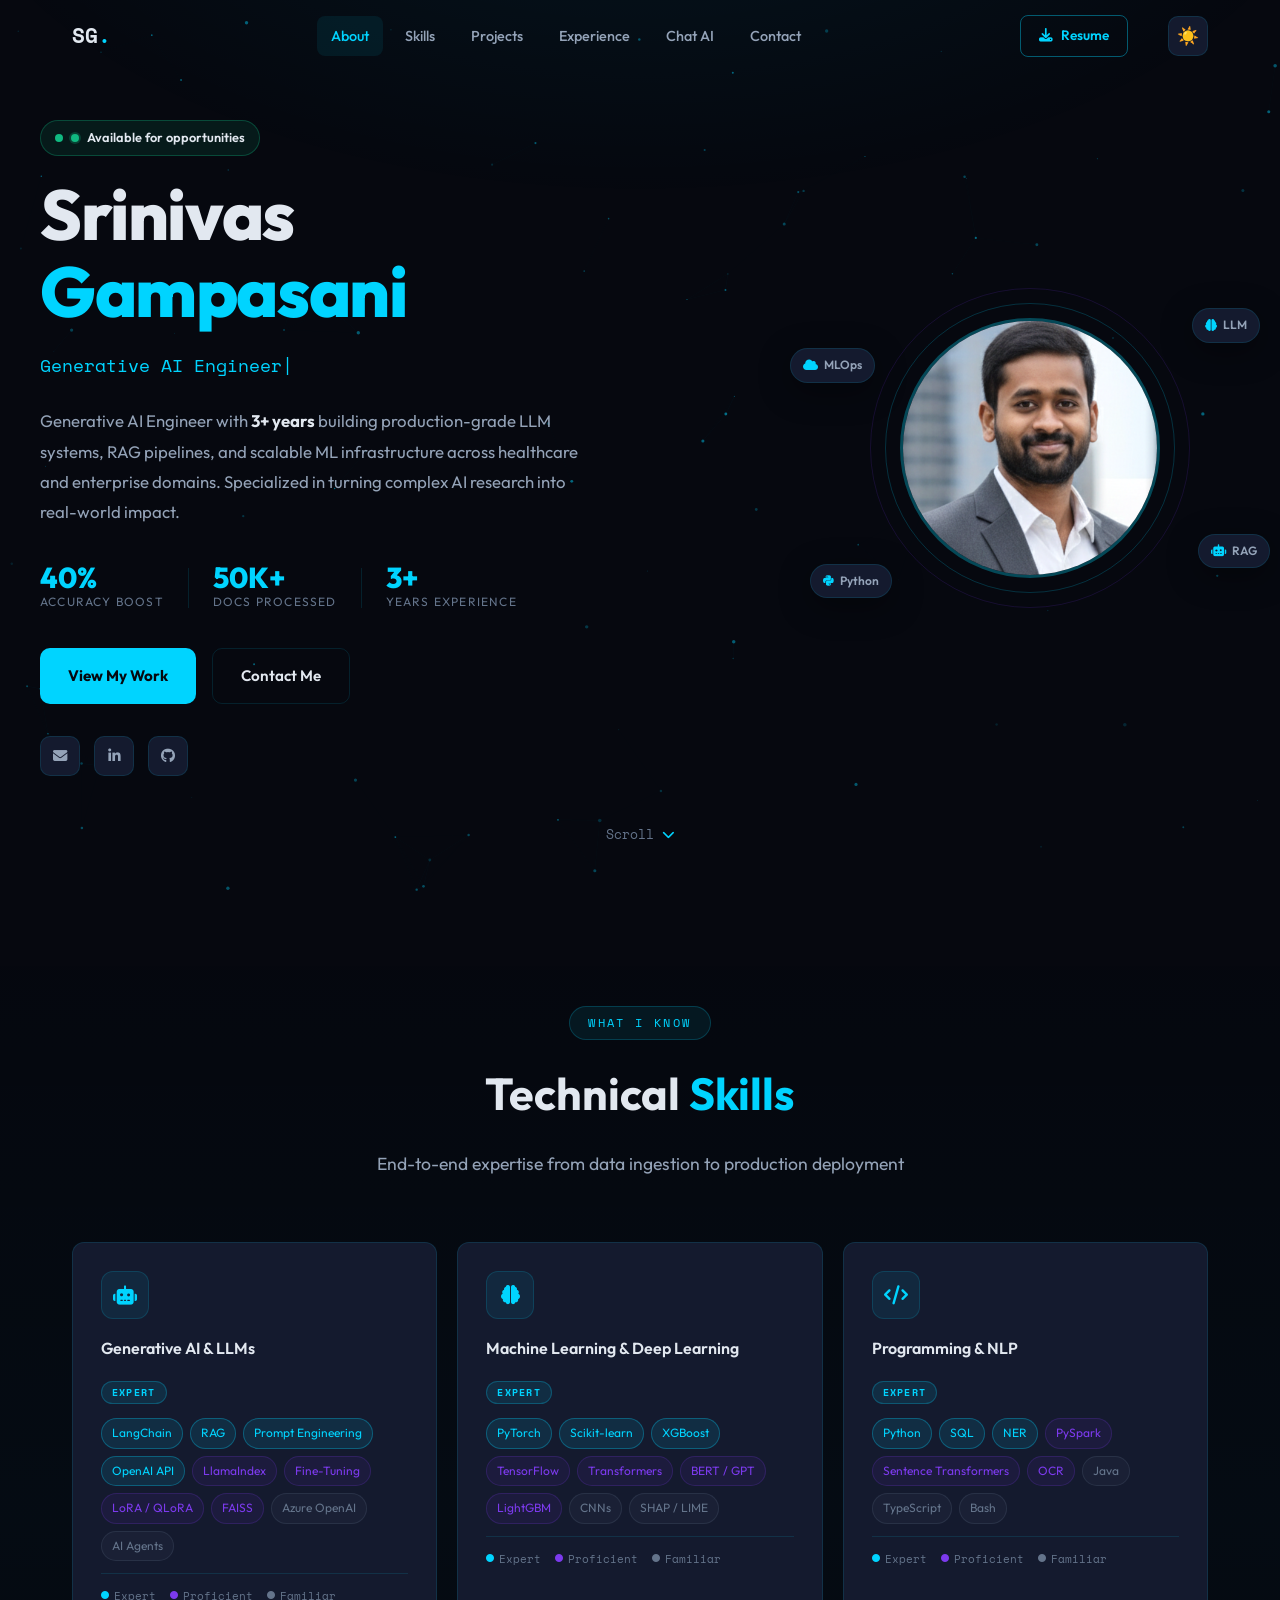
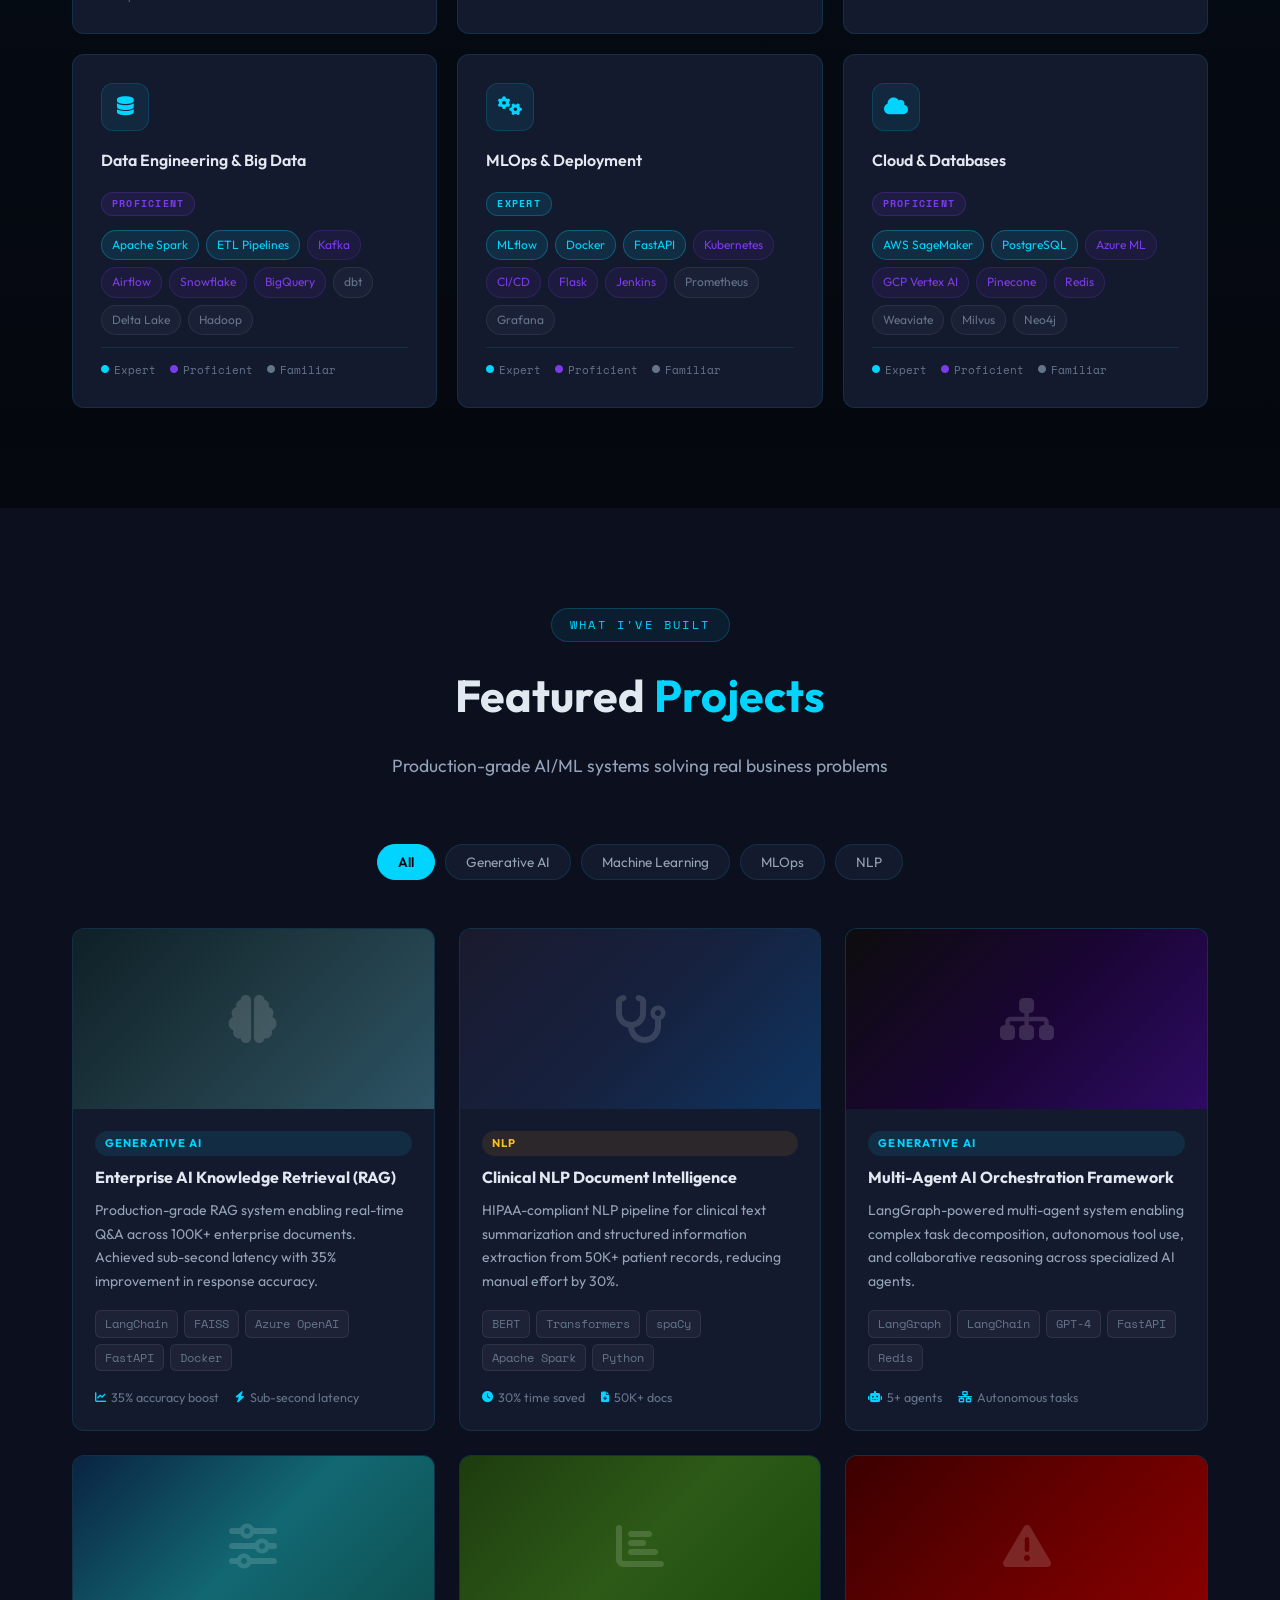
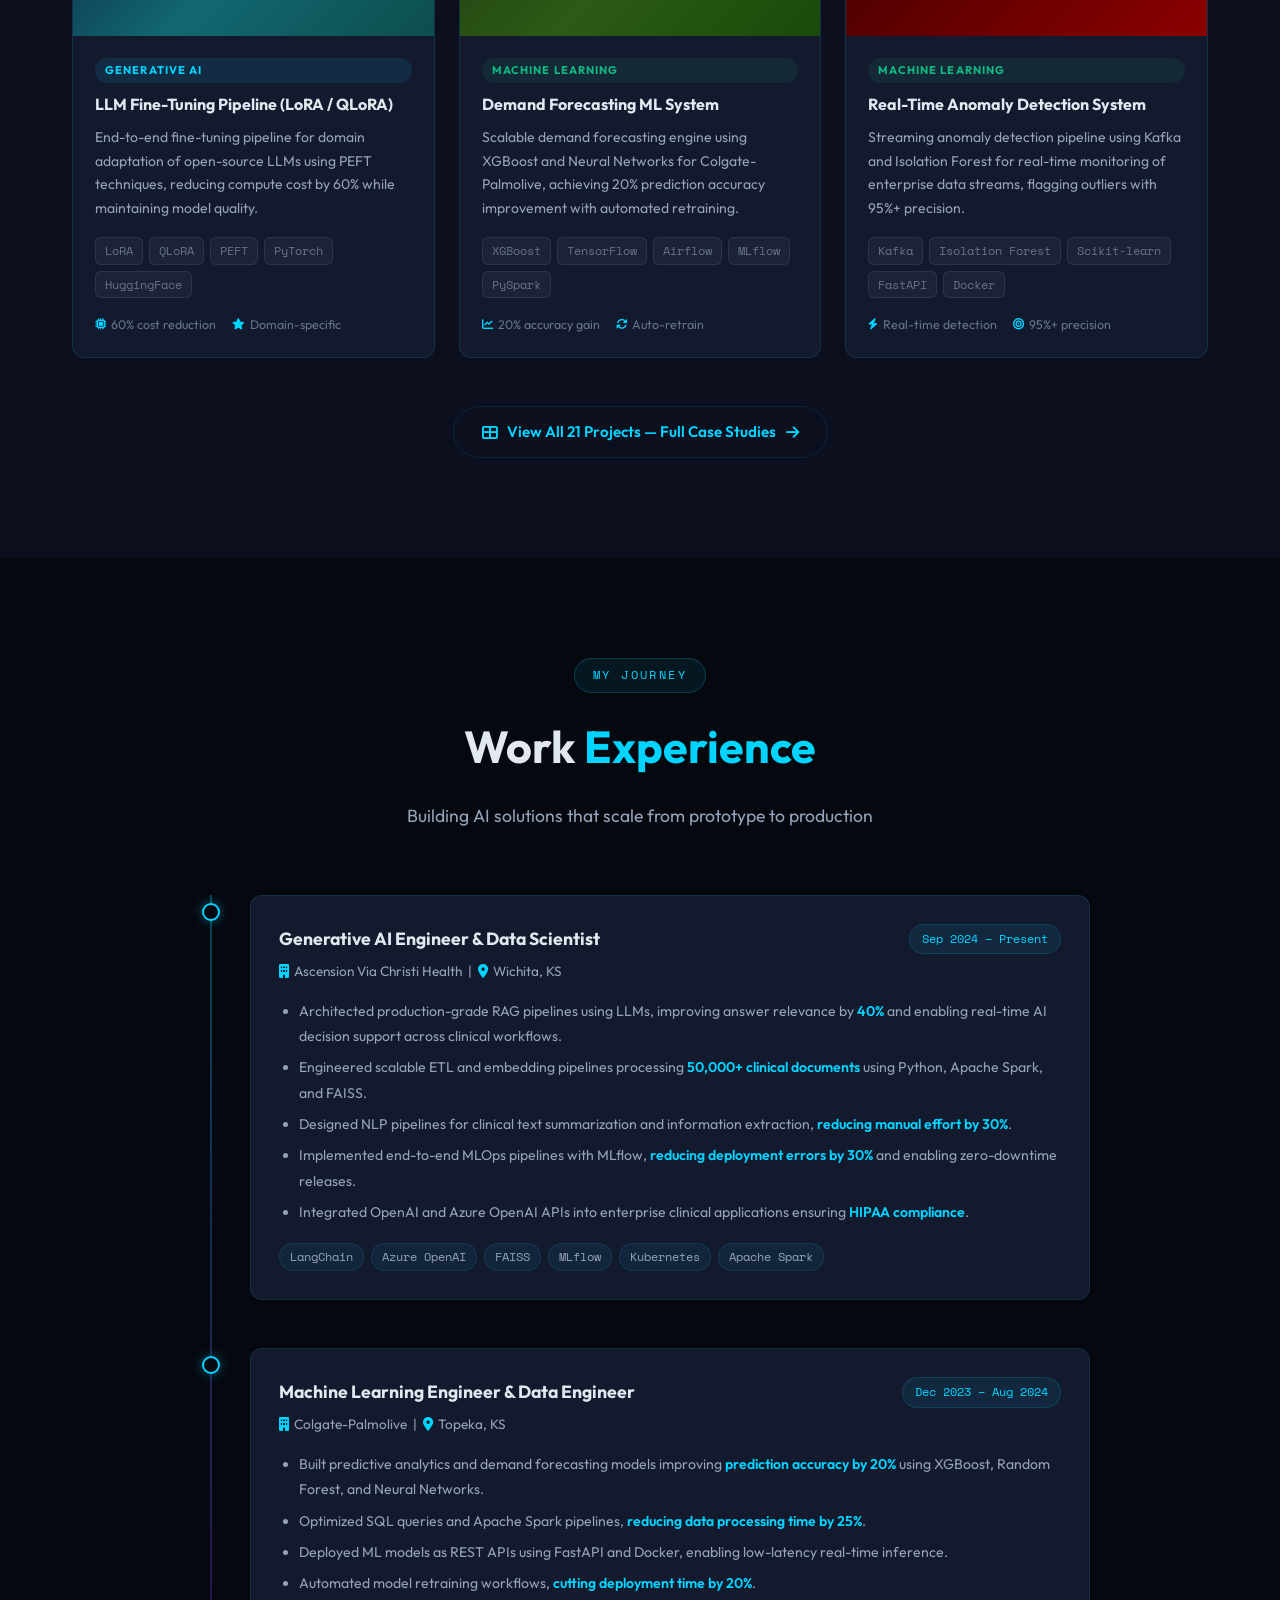
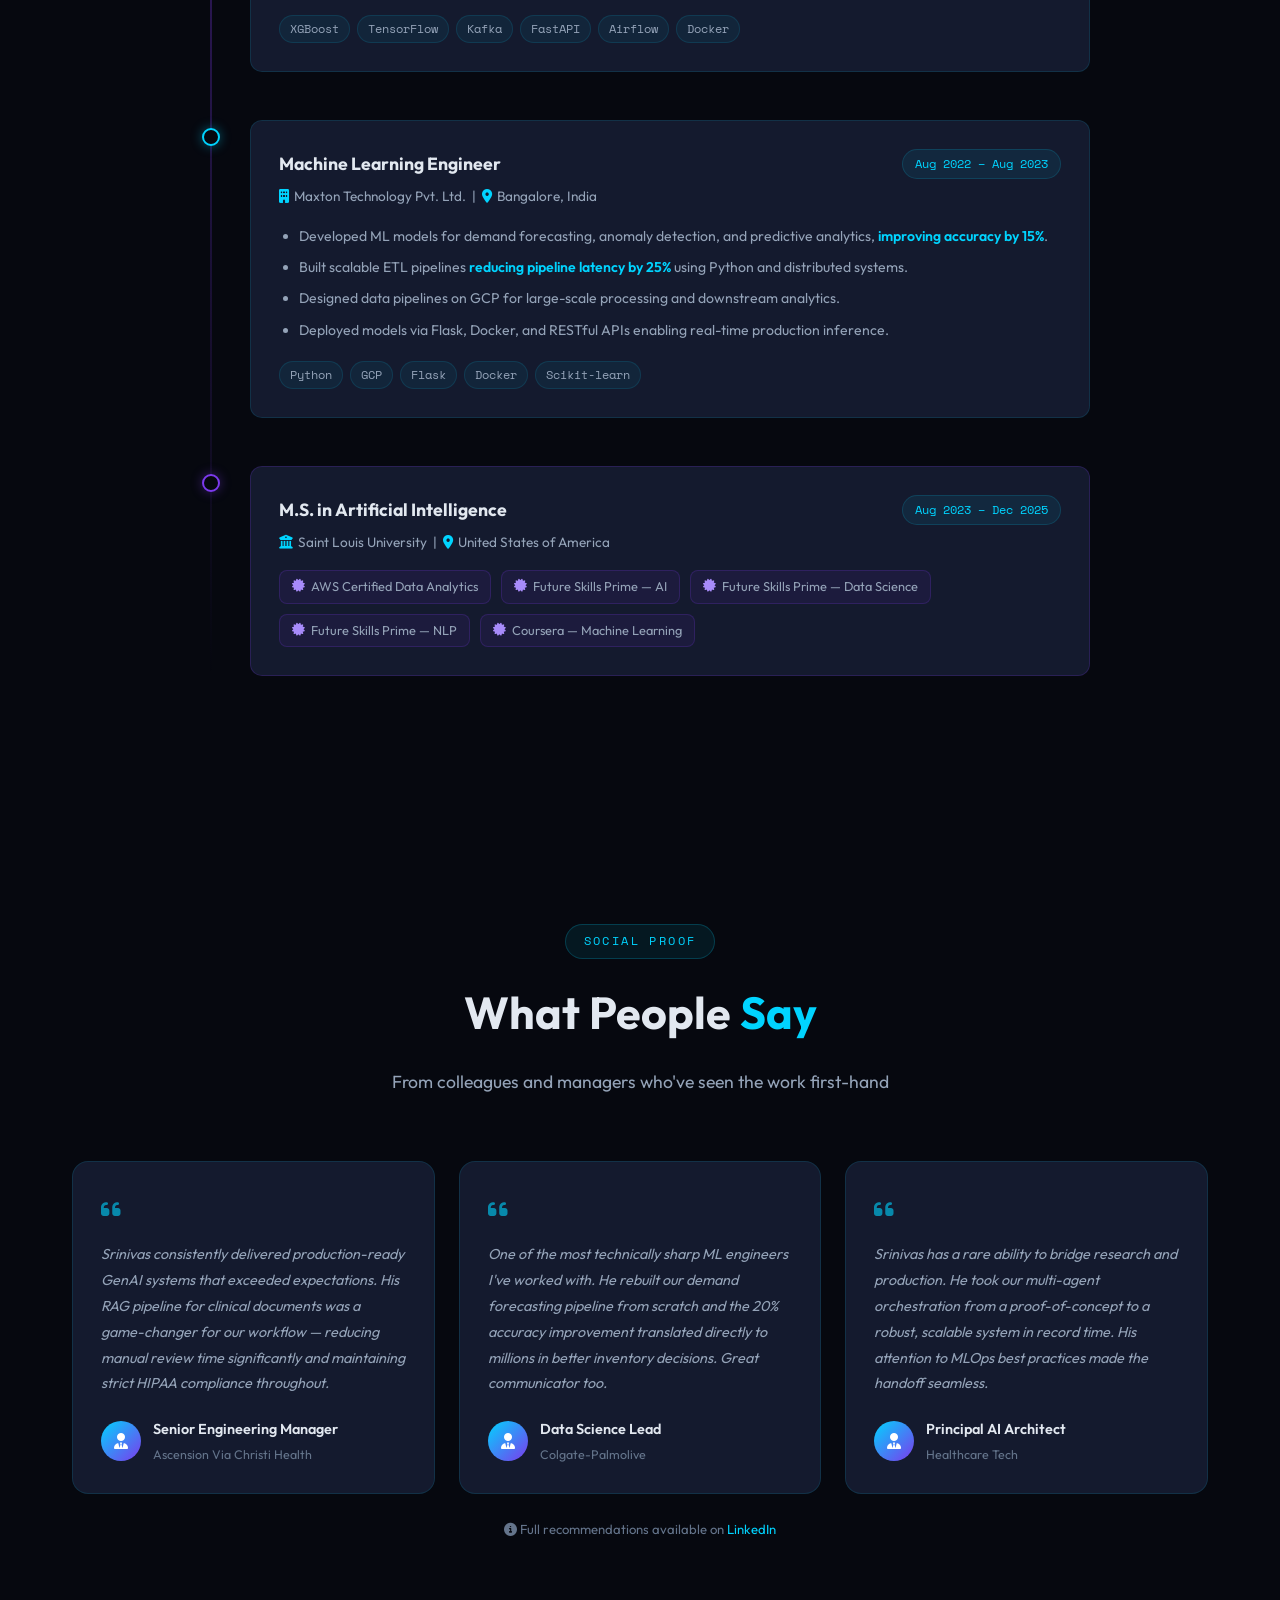
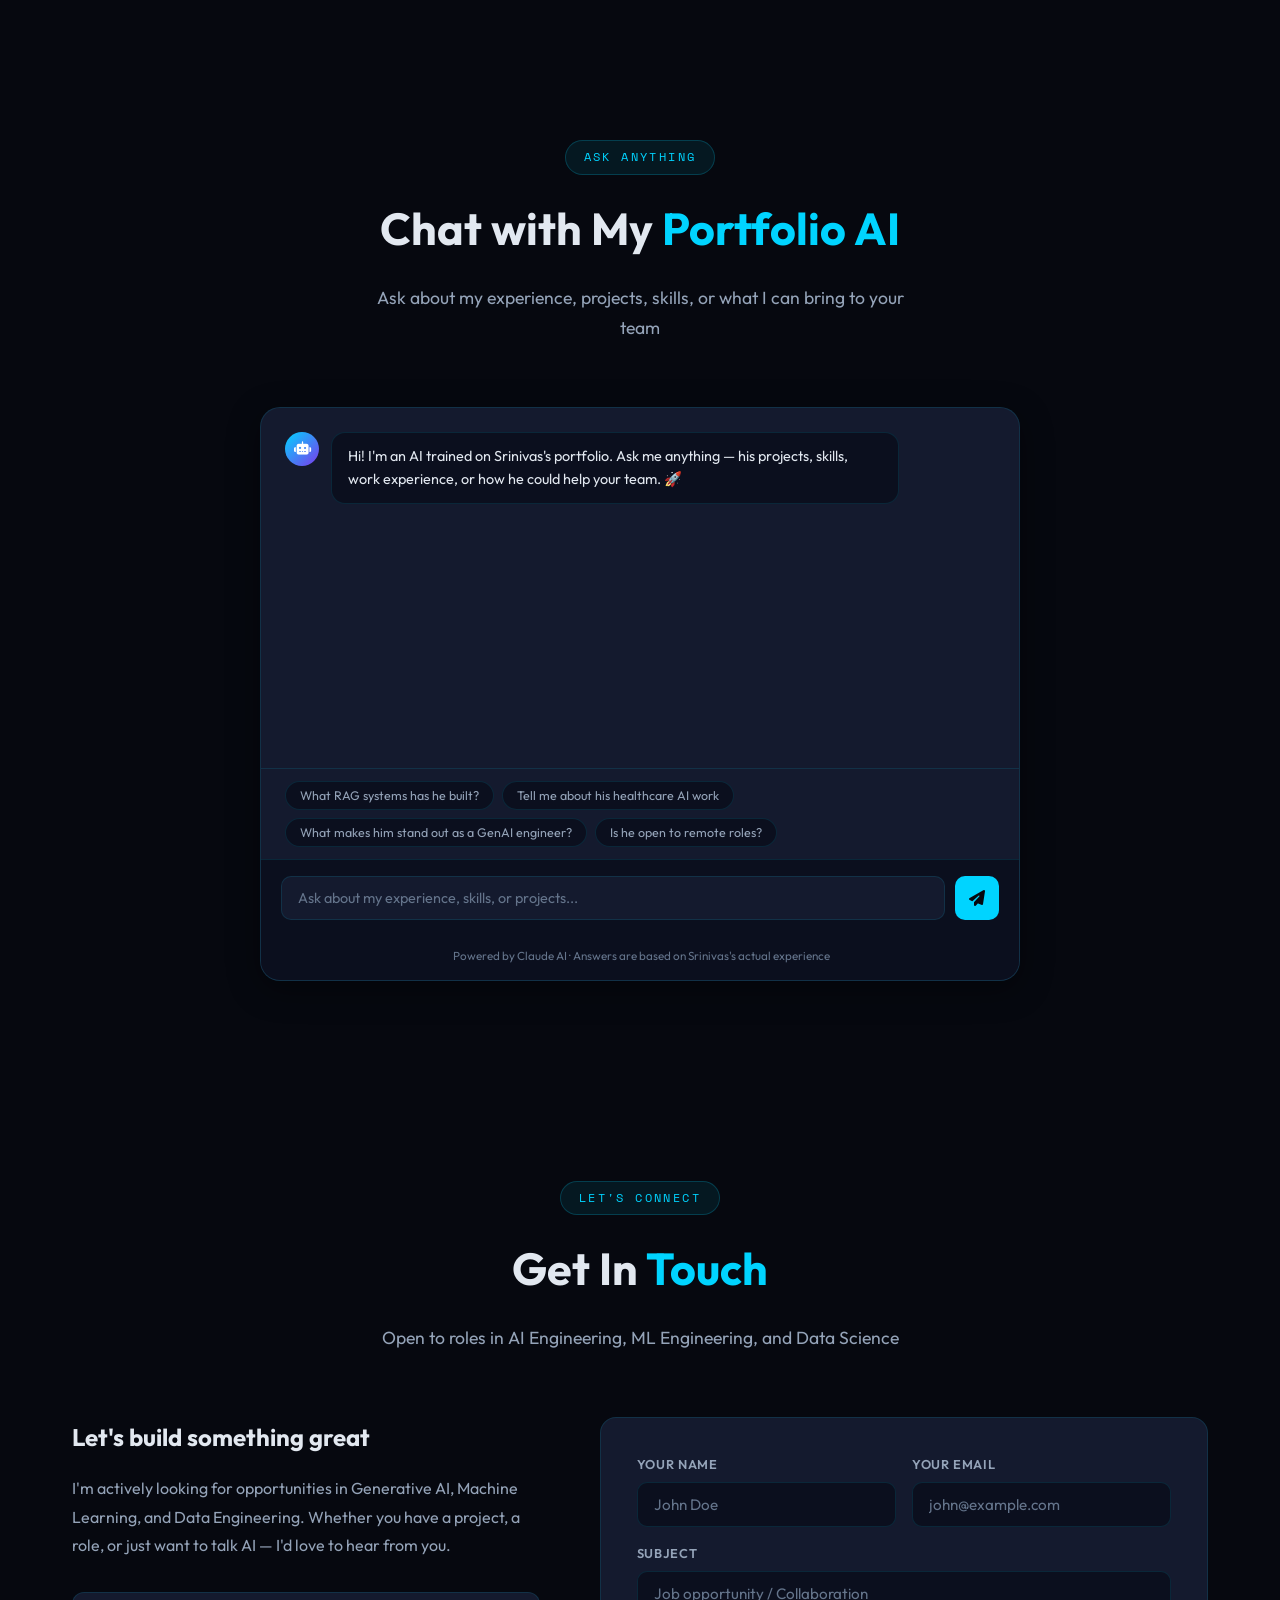
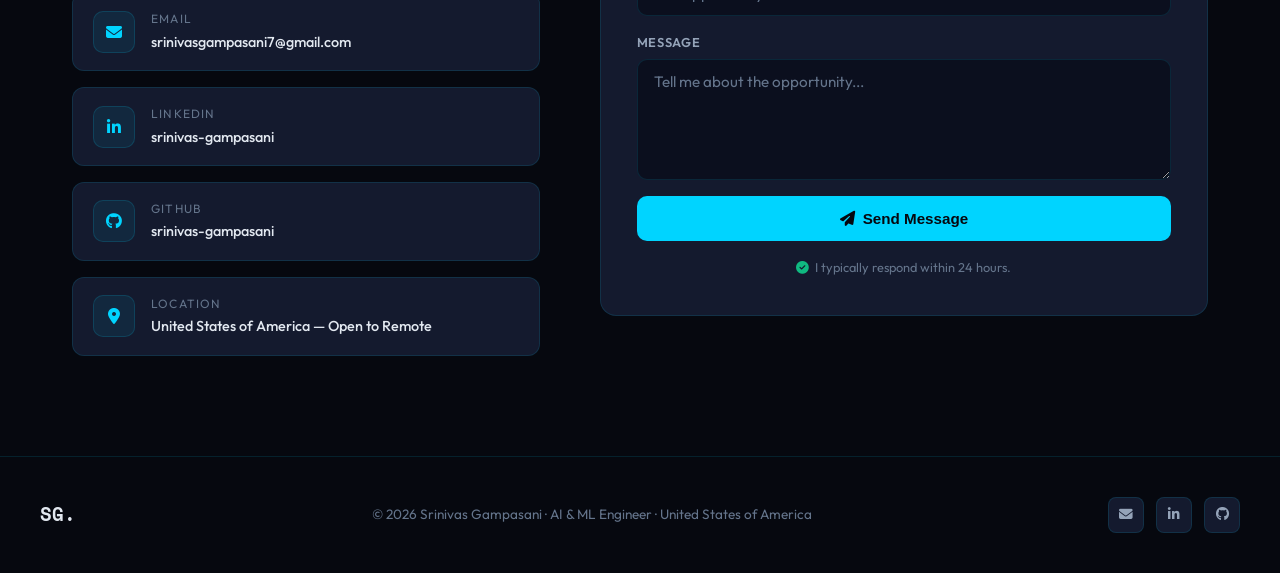
==== commit 535ba2ad: "Update index.html" ====
--- a/index.html
+++ b/index.html
@@ -3,9 +3,9 @@
 <head>
   <meta charset="UTF-8">
   <meta name="viewport" content="width=device-width, initial-scale=1.0">
-  <title>Srinivas Gampasani — Generative AI & ML Engineer | USA</title>
+  <title>Srinivas Gampasani — Generative AI & ML Engineer | United States of America</title>
   <meta name="description" content="Srinivas Gampasani is a Generative AI Engineer with 3+ years building production-grade LLM systems, RAG pipelines, and scalable ML infrastructure in healthcare and enterprise domains.">
-  <meta name="keywords" content="Generative AI Engineer, Machine Learning Engineer, LLM, RAG, LangChain, Data Scientist, USA, MLOps, NLP, AI Engineer">
+  <meta name="keywords" content="Generative AI Engineer, Machine Learning Engineer, LLM, RAG, LangChain, Data Scientist, MLOps, NLP, AI Engineer">
   <meta name="author" content="Srinivas Gampasani">
   <meta name="robots" content="index, follow">
   <link rel="canonical" href="https://srinivasgampasani.com/">
@@ -812,7 +812,7 @@
 // ── AI Chat Widget ──
 const PORTFOLIO_CONTEXT = `You are an AI assistant representing Srinivas Gampasani's portfolio. Answer questions about him based only on the following information. Be concise, friendly, and professional. Keep answers under 120 words.
 
-ABOUT: Srinivas Gampasani is a Generative AI Engineer & Data Scientist with 3+ years of experience building production-grade LLM systems, RAG pipelines, and scalable ML infrastructure across healthcare and enterprise domains. He is based in the United States of America and is actively seeking opportunities in Generative AI, Machine Learning, and Data Engineering. He is open to remote roles.
+ABOUT: Srinivas Gampasani is a Generative AI Engineer & Data Scientist with 3+ years of experience building production-grade LLM systems, RAG pipelines, and scalable ML infrastructure across healthcare and enterprise domains. He is based in United States of America and is actively seeking opportunities in Generative AI, Machine Learning, and Data Engineering. He is open to remote roles.
 
 EDUCATION: M.S. in Artificial Intelligence from Saint Louis University (Aug 2023 – Dec 2025).
 
@@ -827,7 +827,7 @@
 
 FEATURED PROJECTS: Enterprise RAG System (100K+ docs, 35% accuracy boost, sub-second latency), Clinical NLP Pipeline (50K+ patient records, 30% time saved, HIPAA-compliant), Multi-Agent AI Framework (LangGraph, 5+ agents), LLM Fine-Tuning Pipeline (LoRA/QLoRA, 60% cost reduction), Demand Forecasting System (Colgate-Palmolive, 20% accuracy gain), Real-Time Anomaly Detection (Kafka, 95%+ precision). Total of 13 projects.
 
-CONTACT: srinivasgampasani7@gmail.com | LinkedIn: srinivasgampasani | GitHub: srinivas-gampasani`;
+CONTACT: srinivasgampasani7@gmail.com | LinkedIn: srinivas-gampasani | GitHub: srinivas-gampasani`;
 
 const chatWindow = document.getElementById('chat-window');
 const chatInput = document.getElementById('chat-input');
@@ -879,7 +879,7 @@
 📊 <strong>Measurable results</strong> — 40% accuracy boost, 60% cost reduction, 95%+ precision — all backed by real metrics.`
   },
   {
-    keys: ['remote','location','open to','available','where','usa','relocate'],
+    keys: ['remote','location','open to','available','where','st. louis','relocate'],
     ans: `Yes! Srinivas is <strong>open to remote roles</strong>. He is currently based in <strong>United States of America</strong> and is actively seeking opportunities in Generative AI, Machine Learning, and Data Engineering. Feel free to reach out at <strong>srinivasgampasani7@gmail.com</strong> or connect on LinkedIn.`
   },
   {
@@ -927,7 +927,7 @@
   },
   {
     keys: ['education','degree','university','masters','ms','saint louis','certification','aws'],
-    ans: `🎓 <strong>M.S. in Artificial Intelligence</strong> — Saint Louis University, United States of America (2023–2025)<br><br>
+    ans: `🎓 <strong>M.S. in Artificial Intelligence</strong> — Saint Louis University, United States (2023–2025)<br><br>
 Certifications:<br>
 • AWS Certified Data Analytics<br>
 • Future Skills Prime — AI, Data Science, NLP<br>
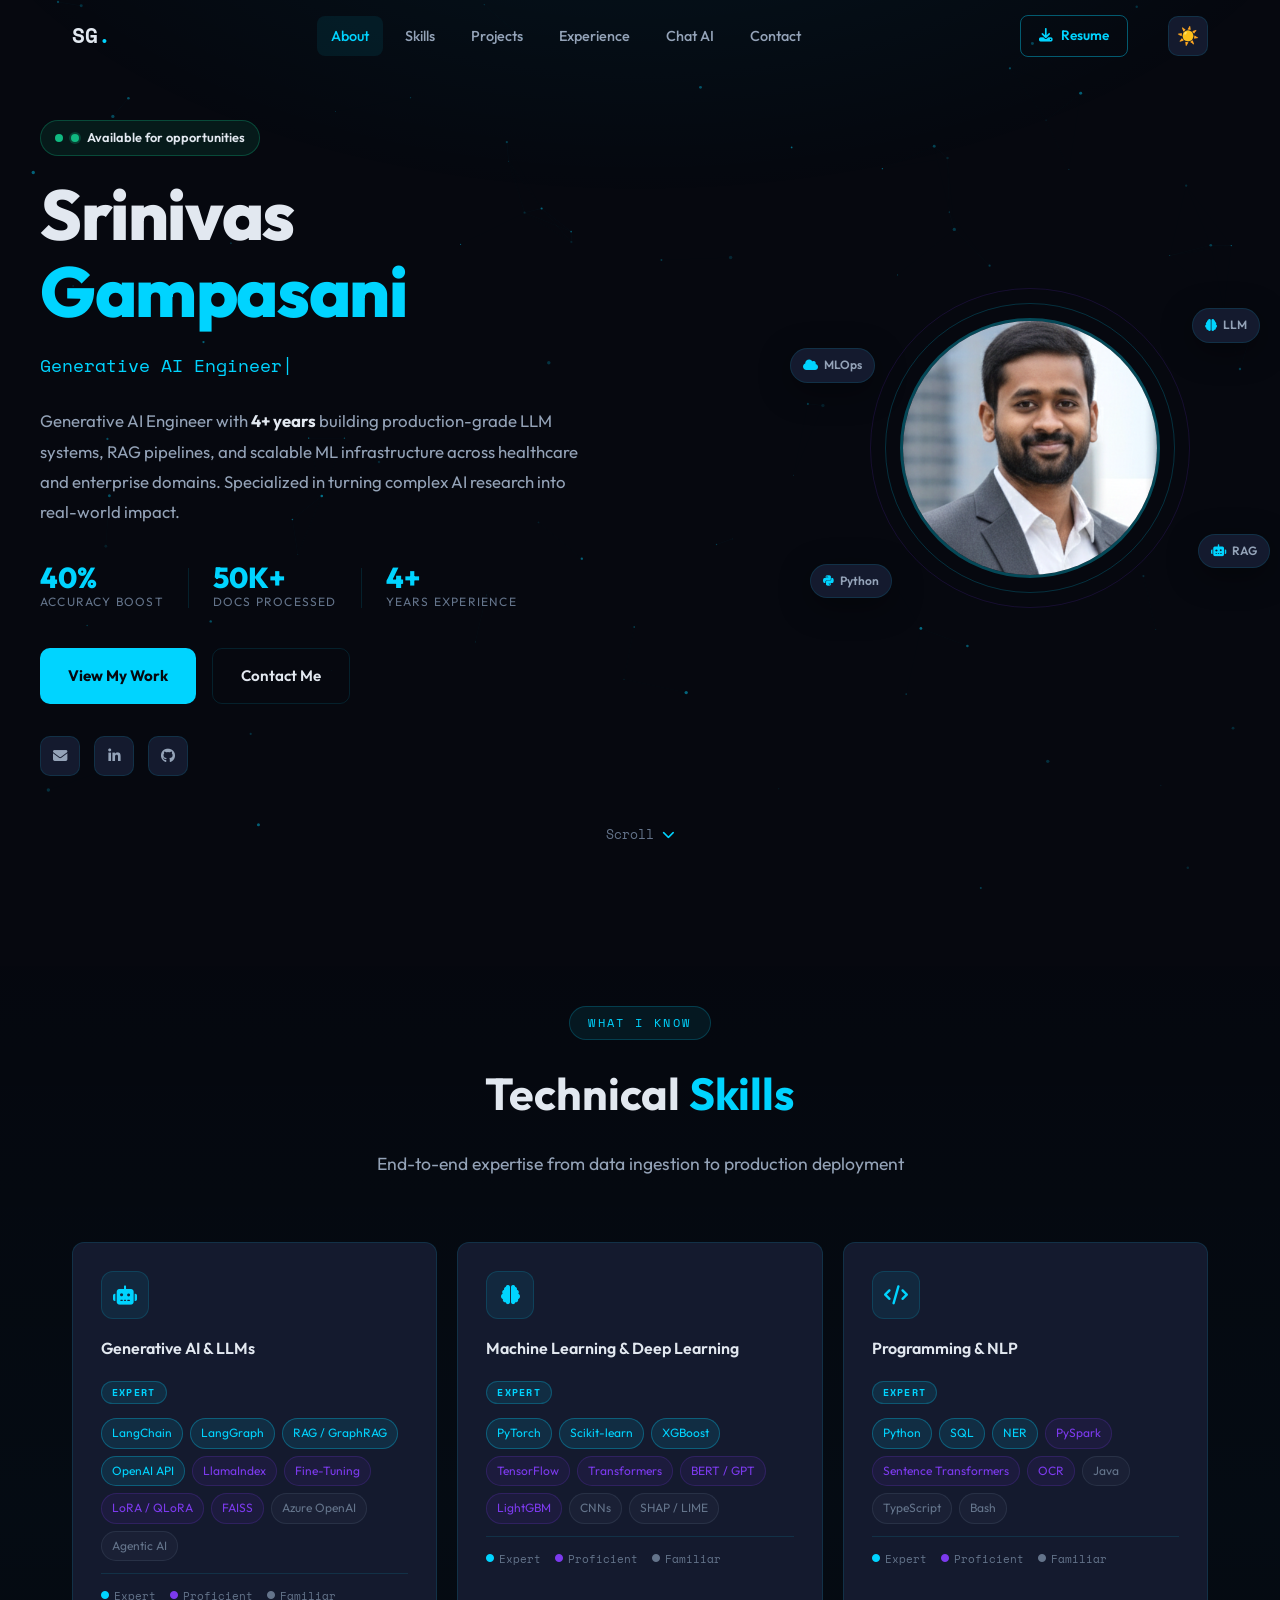
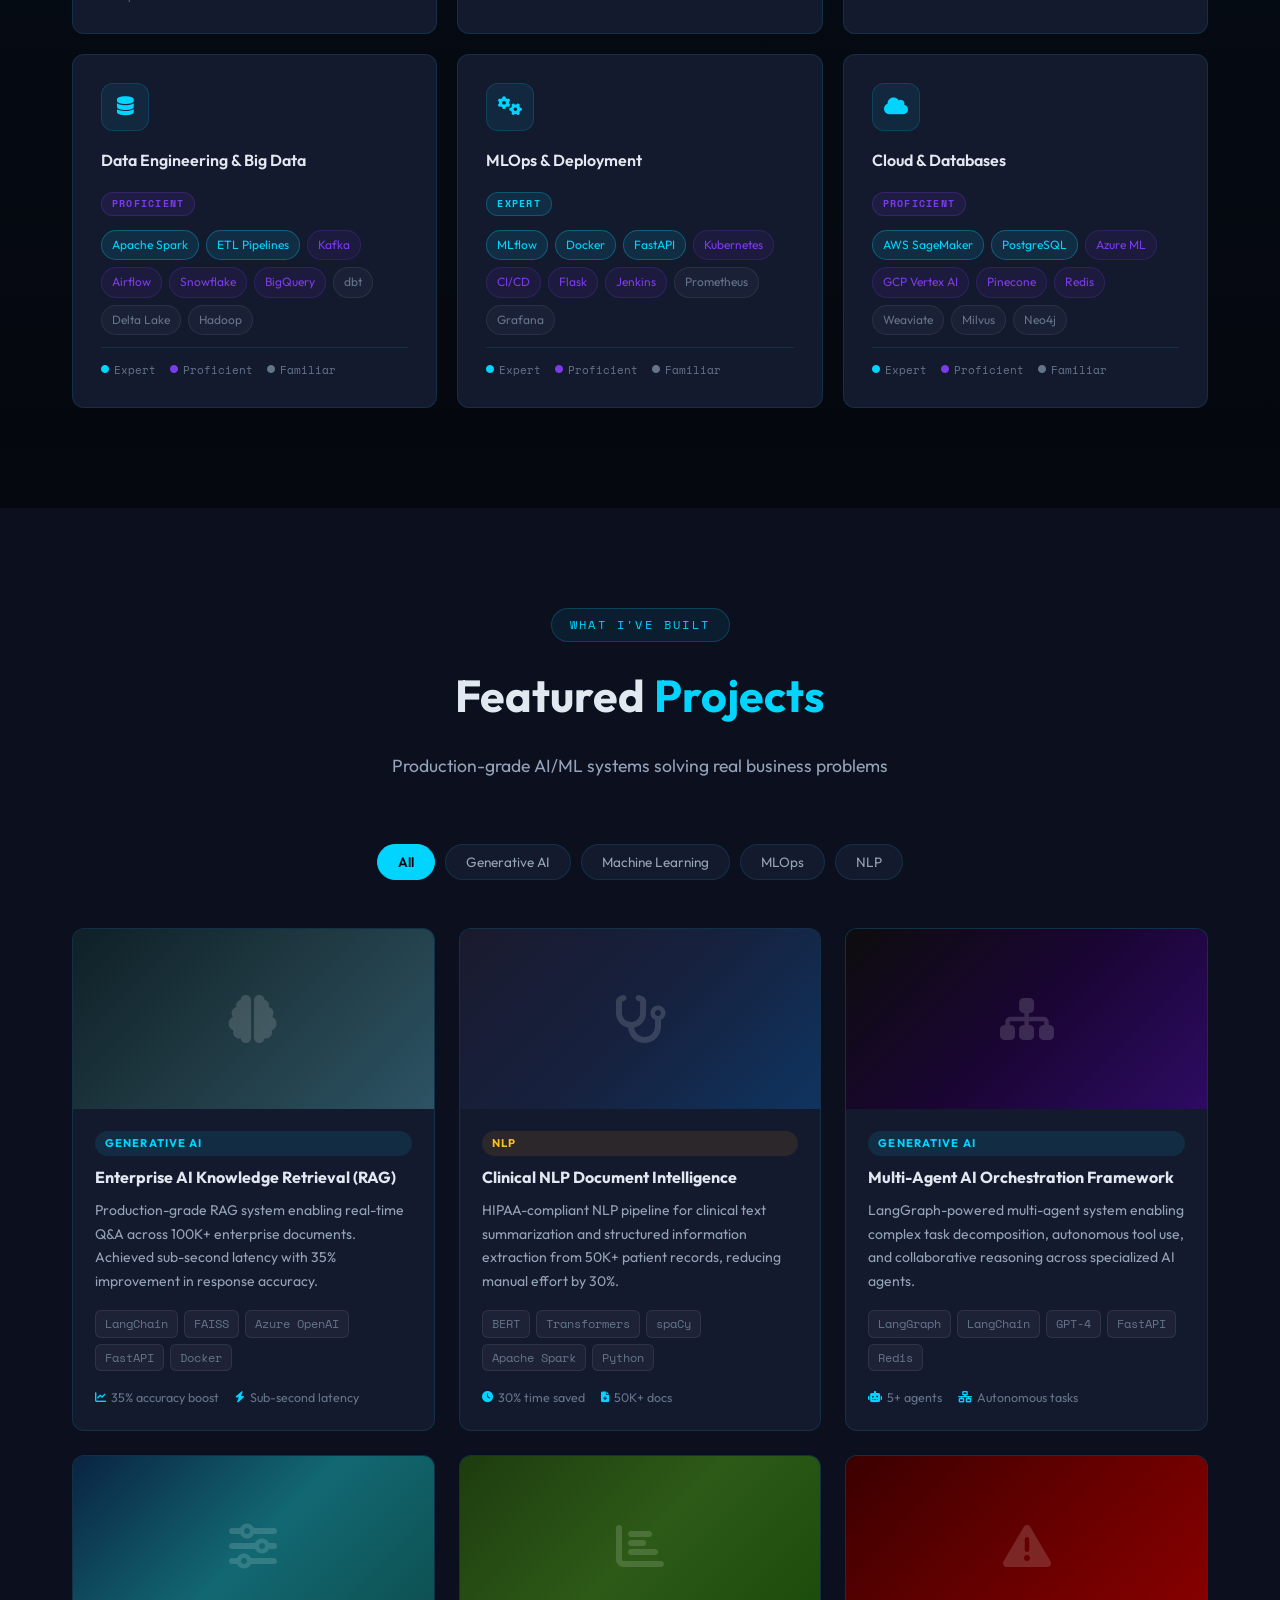
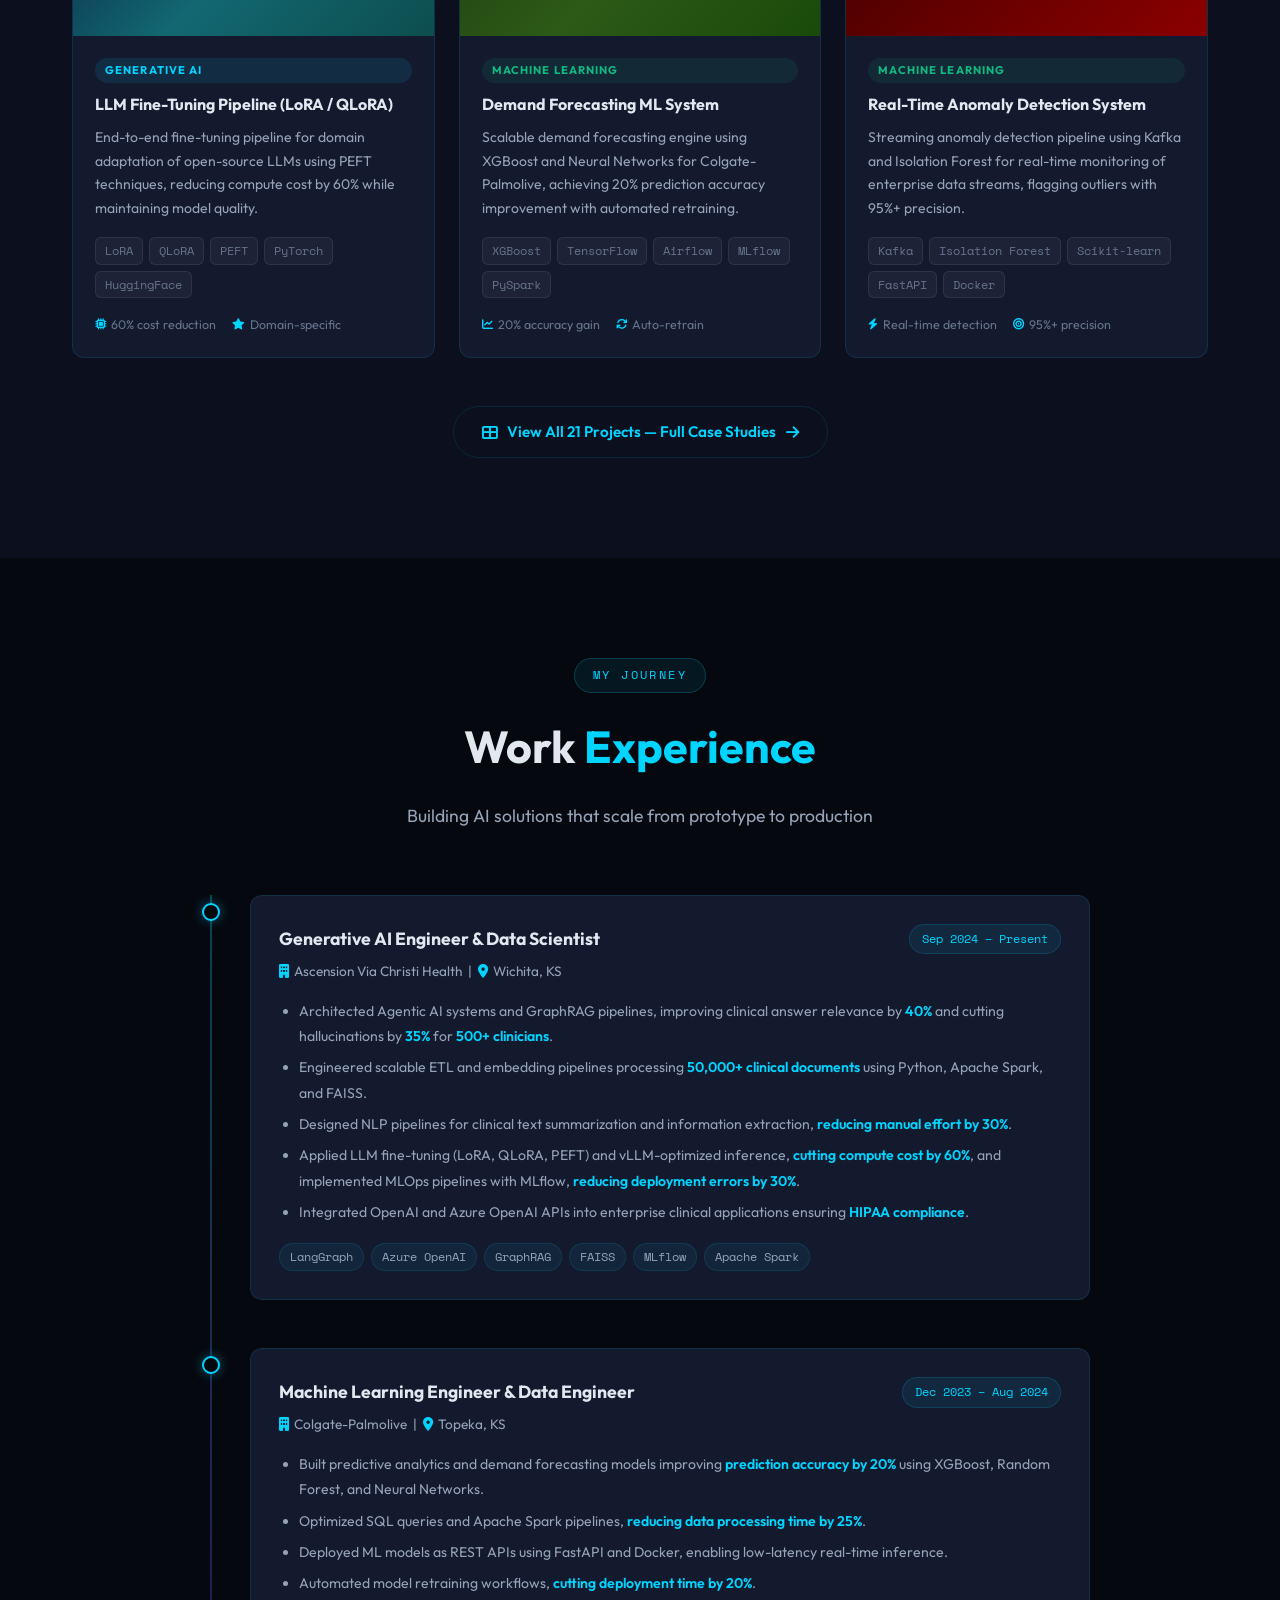
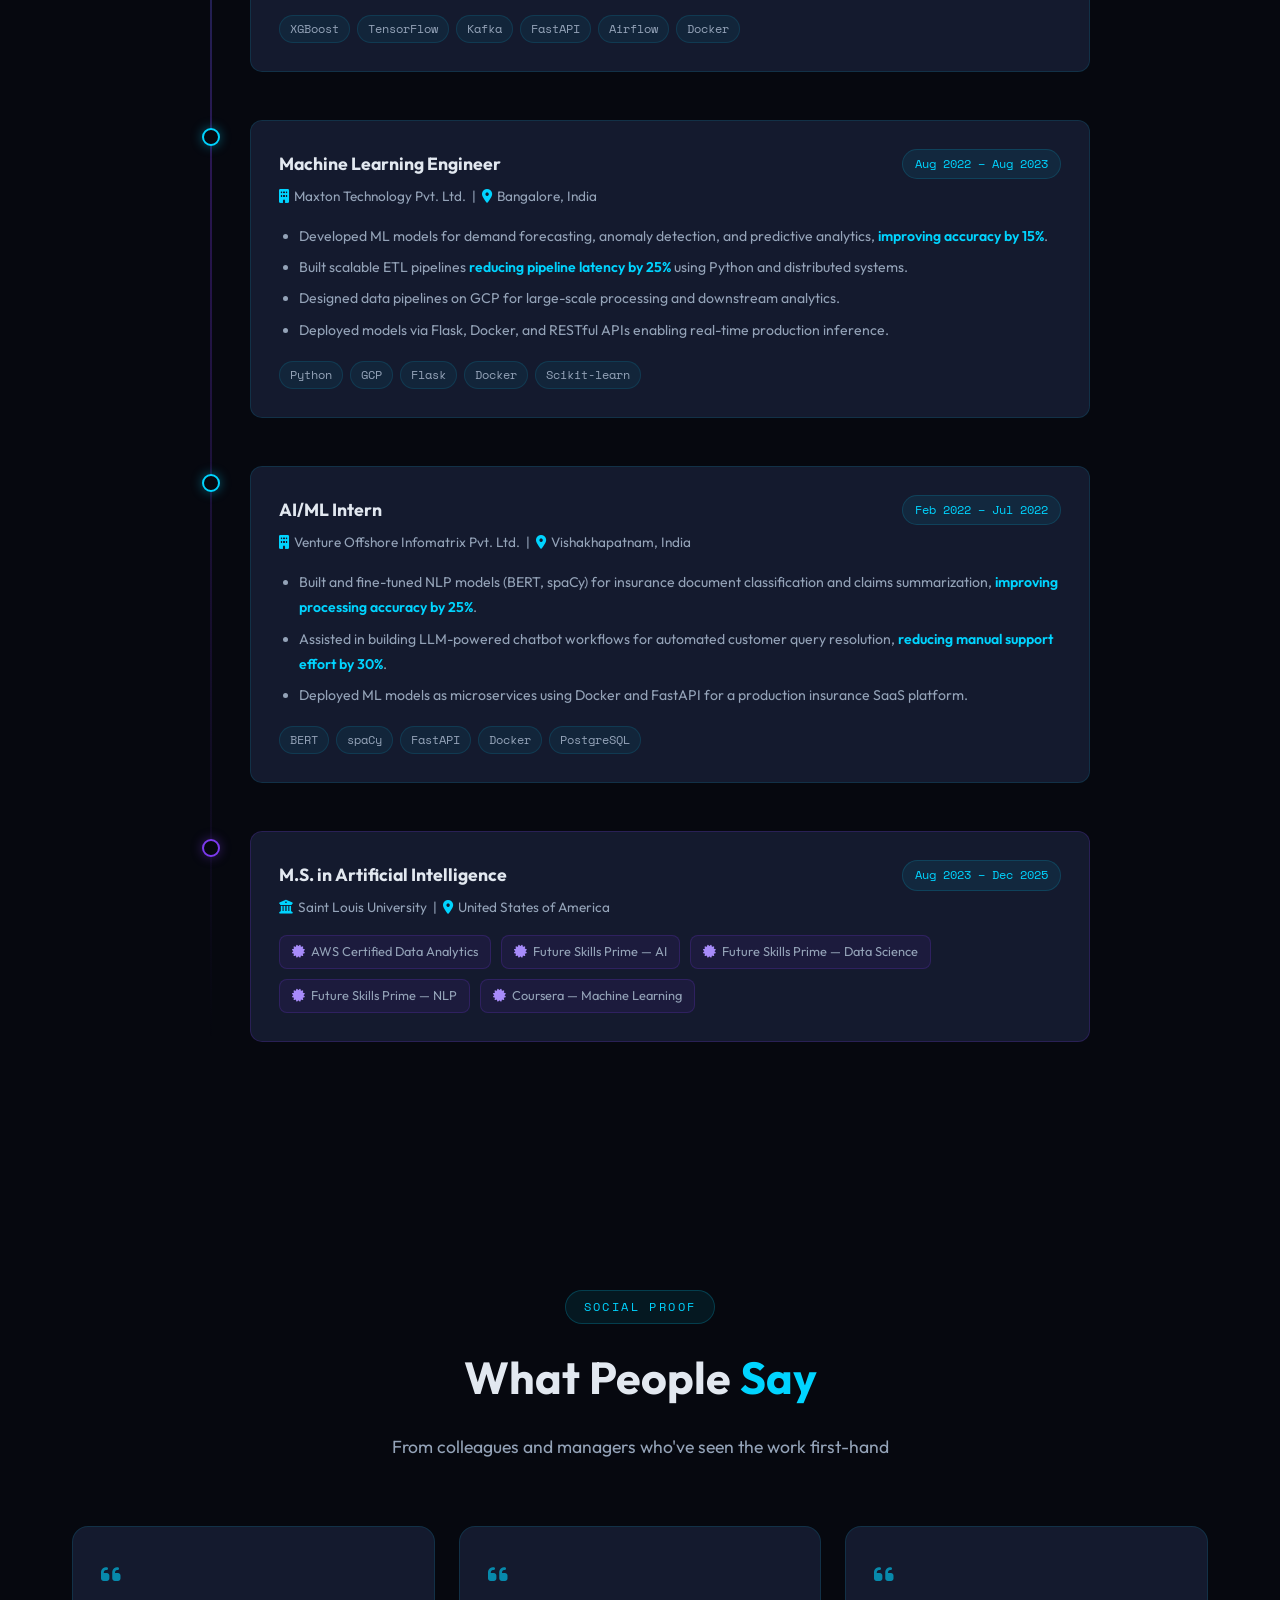
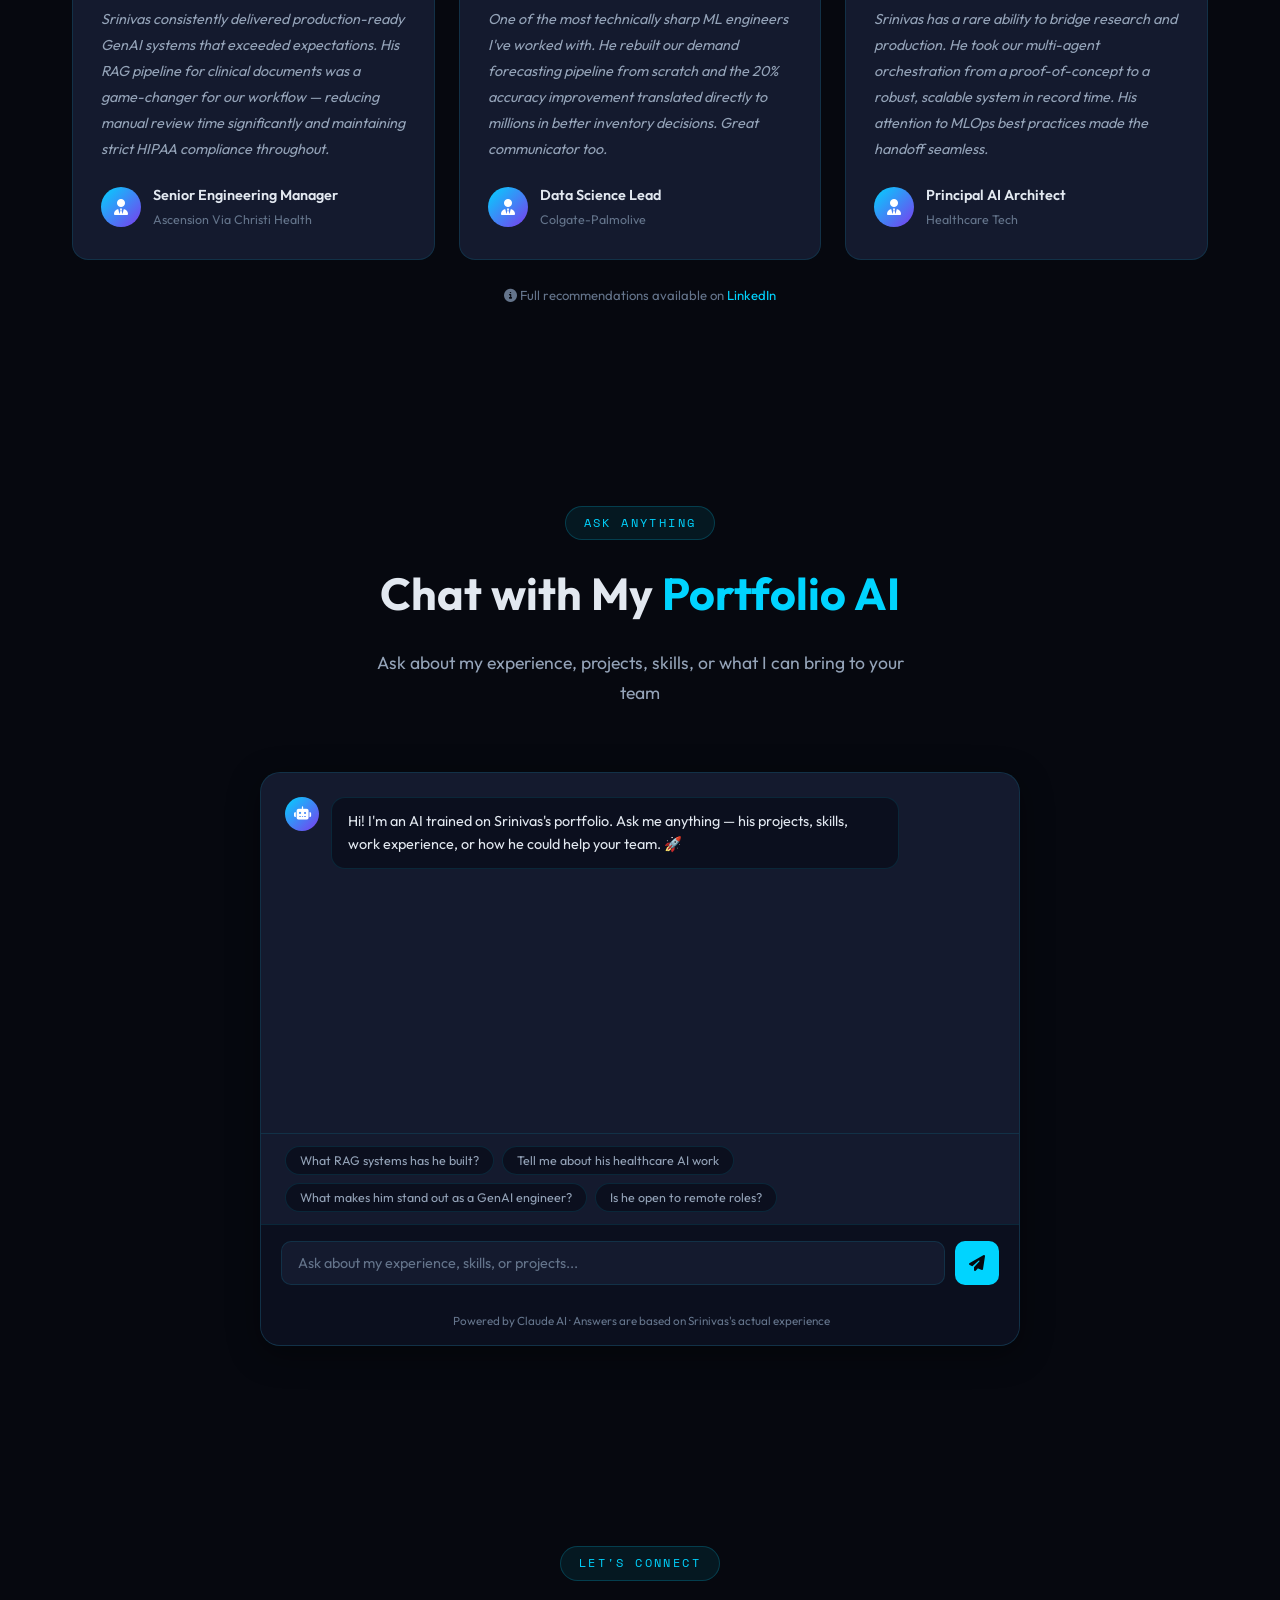
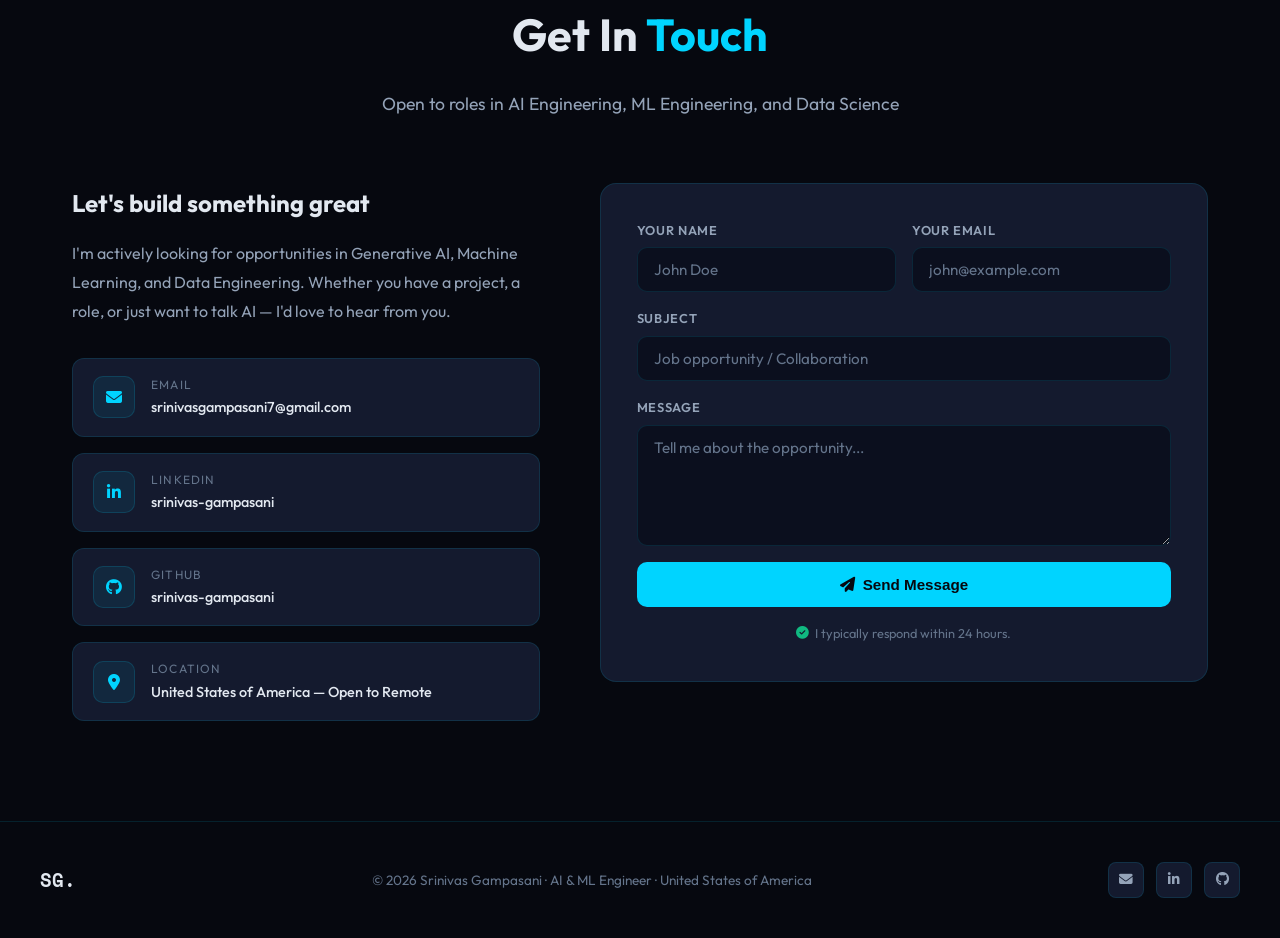
==== commit 7bb76767: "Update index.html" ====
--- a/index.html
+++ b/index.html
@@ -4,7 +4,7 @@
   <meta charset="UTF-8">
   <meta name="viewport" content="width=device-width, initial-scale=1.0">
   <title>Srinivas Gampasani — Generative AI & ML Engineer | United States of America</title>
-  <meta name="description" content="Srinivas Gampasani is a Generative AI Engineer with 3+ years building production-grade LLM systems, RAG pipelines, and scalable ML infrastructure in healthcare and enterprise domains.">
+  <meta name="description" content="Srinivas Gampasani is a Generative AI Engineer with 4+ years building production-grade LLM systems, RAG pipelines, and scalable ML infrastructure in healthcare and enterprise domains.">
   <meta name="keywords" content="Generative AI Engineer, Machine Learning Engineer, LLM, RAG, LangChain, Data Scientist, MLOps, NLP, AI Engineer">
   <meta name="author" content="Srinivas Gampasani">
   <meta name="robots" content="index, follow">
@@ -14,7 +14,7 @@
   <meta property="og:type" content="website">
   <meta property="og:url" content="https://srinivasgampasani.com/">
   <meta property="og:title" content="Srinivas Gampasani — Generative AI & ML Engineer">
-  <meta property="og:description" content="Generative AI Engineer building production-grade LLM systems, RAG pipelines, and scalable ML infrastructure. 3+ years across healthcare and enterprise domains.">
+  <meta property="og:description" content="Generative AI Engineer building production-grade LLM systems, RAG pipelines, and scalable ML infrastructure. 4+ years across healthcare and enterprise domains.">
   <meta property="og:image" content="https://srinivasgampasani.com/assets/Srinivas Profile.png">
 
   <!-- Twitter Card -->
@@ -32,7 +32,7 @@
     "url": "https://srinivasgampasani.com",
     "image": "https://srinivasgampasani.com/assets/Srinivas Profile.png",
     "jobTitle": "Generative AI Engineer",
-    "description": "Generative AI Engineer with 3+ years building production-grade LLM systems, RAG pipelines, and scalable ML infrastructure.",
+    "description": "Generative AI Engineer with 4+ years building production-grade LLM systems, RAG pipelines, and scalable ML infrastructure.",
     "email": "srinivasgampasani7@gmail.com",
     "sameAs": [
       "https://www.linkedin.com/in/srinivasgampasani/",
@@ -94,14 +94,14 @@
         <span id="typing-text"></span><span class="cursor">|</span>
       </div>
       <p class="hero-bio animate-up delay-4">
-        Generative AI Engineer with <strong>3+ years</strong> building production-grade LLM systems, RAG pipelines, and scalable ML infrastructure across healthcare and enterprise domains. Specialized in turning complex AI research into real-world impact.
+        Generative AI Engineer with <strong>4+ years</strong> building production-grade LLM systems, RAG pipelines, and scalable ML infrastructure across healthcare and enterprise domains. Specialized in turning complex AI research into real-world impact.
       </p>
       <div class="hero-stats animate-up delay-5">
         <div class="stat"><span class="stat-num">40%</span><span class="stat-lbl">Accuracy boost</span></div>
         <div class="stat-div"></div>
         <div class="stat"><span class="stat-num">50K+</span><span class="stat-lbl">Docs processed</span></div>
         <div class="stat-div"></div>
-        <div class="stat"><span class="stat-num">3+</span><span class="stat-lbl">Years experience</span></div>
+        <div class="stat"><span class="stat-num">4+</span><span class="stat-lbl">Years experience</span></div>
       </div>
       <div class="hero-btns animate-up delay-5">
         <a href="projects.html" class="btn-primary">View My Work</a>
@@ -143,9 +143,9 @@
         <h3>Generative AI & LLMs</h3>
         <div class="skill-tier-label expert">Expert</div>
         <div class="skill-tags">
-          <span class="tag-expert">LangChain</span><span class="tag-expert">RAG</span><span class="tag-expert">Prompt Engineering</span><span class="tag-expert">OpenAI API</span>
+          <span class="tag-expert">LangChain</span><span class="tag-expert">LangGraph</span><span class="tag-expert">RAG / GraphRAG</span><span class="tag-expert">OpenAI API</span>
           <span class="tag-proficient">LlamaIndex</span><span class="tag-proficient">Fine-Tuning</span><span class="tag-proficient">LoRA / QLoRA</span><span class="tag-proficient">FAISS</span>
-          <span class="tag-familiar">Azure OpenAI</span><span class="tag-familiar">AI Agents</span>
+          <span class="tag-familiar">Azure OpenAI</span><span class="tag-familiar">Agentic AI</span>
         </div>
         <div class="skill-tier-legend">
           <span class="legend-item"><i class="fas fa-circle tag-expert-dot"></i> Expert</span>
@@ -424,13 +424,13 @@
             <div class="timeline-date">Sep 2024 – Present</div>
           </div>
           <ul class="timeline-bullets">
-            <li>Architected production-grade RAG pipelines using LLMs, improving answer relevance by <strong>40%</strong> and enabling real-time AI decision support across clinical workflows.</li>
+            <li>Architected Agentic AI systems and GraphRAG pipelines, improving clinical answer relevance by <strong>40%</strong> and cutting hallucinations by <strong>35%</strong> for <strong>500+ clinicians</strong>.</li>
             <li>Engineered scalable ETL and embedding pipelines processing <strong>50,000+ clinical documents</strong> using Python, Apache Spark, and FAISS.</li>
             <li>Designed NLP pipelines for clinical text summarization and information extraction, <strong>reducing manual effort by 30%</strong>.</li>
-            <li>Implemented end-to-end MLOps pipelines with MLflow, <strong>reducing deployment errors by 30%</strong> and enabling zero-downtime releases.</li>
+            <li>Applied LLM fine-tuning (LoRA, QLoRA, PEFT) and vLLM-optimized inference, <strong>cutting compute cost by 60%</strong>, and implemented MLOps pipelines with MLflow, <strong>reducing deployment errors by 30%</strong>.</li>
             <li>Integrated OpenAI and Azure OpenAI APIs into enterprise clinical applications ensuring <strong>HIPAA compliance</strong>.</li>
           </ul>
-          <div class="timeline-tech"><span>LangChain</span><span>Azure OpenAI</span><span>FAISS</span><span>MLflow</span><span>Kubernetes</span><span>Apache Spark</span></div>
+          <div class="timeline-tech"><span>LangGraph</span><span>Azure OpenAI</span><span>GraphRAG</span><span>FAISS</span><span>MLflow</span><span>Apache Spark</span></div>
         </div>
       </div>
 
@@ -471,6 +471,25 @@
             <li>Deployed models via Flask, Docker, and RESTful APIs enabling real-time production inference.</li>
           </ul>
           <div class="timeline-tech"><span>Python</span><span>GCP</span><span>Flask</span><span>Docker</span><span>Scikit-learn</span></div>
+        </div>
+      </div>
+
+      <div class="timeline-item reveal-item">
+        <div class="timeline-dot"></div>
+        <div class="timeline-card">
+          <div class="timeline-header">
+            <div>
+              <h3>AI/ML Intern</h3>
+              <div class="timeline-company"><i class="fas fa-building"></i> Venture Offshore Infomatrix Pvt. Ltd. &nbsp;|&nbsp; <i class="fas fa-map-marker-alt"></i> Vishakhapatnam, India</div>
+            </div>
+            <div class="timeline-date">Feb 2022 – Jul 2022</div>
+          </div>
+          <ul class="timeline-bullets">
+            <li>Built and fine-tuned NLP models (BERT, spaCy) for insurance document classification and claims summarization, <strong>improving processing accuracy by 25%</strong>.</li>
+            <li>Assisted in building LLM-powered chatbot workflows for automated customer query resolution, <strong>reducing manual support effort by 30%</strong>.</li>
+            <li>Deployed ML models as microservices using Docker and FastAPI for a production insurance SaaS platform.</li>
+          </ul>
+          <div class="timeline-tech"><span>BERT</span><span>spaCy</span><span>FastAPI</span><span>Docker</span><span>PostgreSQL</span></div>
         </div>
       </div>
 
@@ -742,6 +761,7 @@
 // ── Typing effect ──
 const roles = [
   'Generative AI Engineer',
+  'Agentic AI Engineer',
   'Data Scientist',
   'Machine Learning Engineer',
   'LLM Systems Architect',
@@ -812,18 +832,19 @@
 // ── AI Chat Widget ──
 const PORTFOLIO_CONTEXT = `You are an AI assistant representing Srinivas Gampasani's portfolio. Answer questions about him based only on the following information. Be concise, friendly, and professional. Keep answers under 120 words.
 
-ABOUT: Srinivas Gampasani is a Generative AI Engineer & Data Scientist with 3+ years of experience building production-grade LLM systems, RAG pipelines, and scalable ML infrastructure across healthcare and enterprise domains. He is based in United States of America and is actively seeking opportunities in Generative AI, Machine Learning, and Data Engineering. He is open to remote roles.
+ABOUT: Srinivas Gampasani is a Generative AI Engineer & Agentic AI Engineer with 4+ years of experience building production-grade LLM systems, Agentic AI, and RAG/GraphRAG pipelines across healthcare and enterprise domains. He is based in United States of America and is actively seeking opportunities in Generative AI, Machine Learning, and Data Engineering. He is open to remote roles.
 
 EDUCATION: M.S. in Artificial Intelligence from Saint Louis University (Aug 2023 – Dec 2025).
 
 CERTIFICATIONS: AWS Certified Data Analytics, Future Skills Prime — AI, Data Science, NLP, Coursera Machine Learning.
 
 EXPERIENCE:
-1. Generative AI Engineer & Data Scientist at Ascension Via Christi Health (Sep 2024 – Present, Wichita KS): Built production RAG pipelines improving answer relevance by 40%, processed 50,000+ clinical documents with Apache Spark and FAISS, designed HIPAA-compliant NLP pipelines reducing manual effort by 30%, implemented MLOps with MLflow reducing deployment errors by 30%.
+1. Generative AI Engineer & Data Scientist at Ascension Via Christi Health (Sep 2024 – Present, Wichita KS): Architected Agentic AI systems and GraphRAG pipelines improving clinical answer relevance by 40% and cutting hallucinations by 35% for 500+ clinicians; processed 50,000+ clinical documents with Apache Spark and FAISS; applied LoRA/QLoRA fine-tuning and vLLM optimization cutting compute cost by 60%; implemented MLOps with MLflow reducing deployment errors by 30%.
 2. Machine Learning Engineer & Data Engineer at Colgate-Palmolive (Dec 2023 – Aug 2024, Topeka KS): Demand forecasting with XGBoost/Neural Networks improving accuracy by 20%, optimized Spark pipelines reducing processing time by 25%, deployed ML REST APIs with FastAPI and Docker.
 3. Machine Learning Engineer at Maxton Technology (Aug 2022 – Aug 2023, Bangalore India): ML models for demand forecasting and anomaly detection improving accuracy by 15%, ETL pipelines reducing latency by 25%, GCP data pipelines.
-
-KEY SKILLS: LangChain, RAG, FAISS, LlamaIndex, LoRA/QLoRA Fine-Tuning, OpenAI/Azure OpenAI APIs, PyTorch, TensorFlow, Scikit-learn, XGBoost, Python, SQL, PySpark, Apache Spark, Kafka, Airflow, MLflow, Docker, Kubernetes, FastAPI, AWS SageMaker, Azure ML, GCP Vertex AI, Pinecone, PostgreSQL, Redis, BERT/GPT Transformers, NER.
+4. AI/ML Intern at Venture Offshore Infomatrix (Feb 2022 – Jul 2022, Vishakhapatnam, India): Fine-tuned NLP models (BERT, spaCy) for insurance document classification improving accuracy by 25%, built LLM-powered chatbot workflows reducing manual support effort by 30%.
+
+KEY SKILLS: LangChain, LangGraph, Agentic AI, RAG/GraphRAG, FAISS, LlamaIndex, LoRA/QLoRA Fine-Tuning, OpenAI/Azure OpenAI APIs, PyTorch, TensorFlow, Scikit-learn, XGBoost, Python, SQL, PySpark, Apache Spark, Kafka, Airflow, MLflow, Docker, Kubernetes, FastAPI, AWS SageMaker, Azure ML, GCP Vertex AI, Pinecone, PostgreSQL, Redis, BERT/GPT Transformers, NER.
 
 FEATURED PROJECTS: Enterprise RAG System (100K+ docs, 35% accuracy boost, sub-second latency), Clinical NLP Pipeline (50K+ patient records, 30% time saved, HIPAA-compliant), Multi-Agent AI Framework (LangGraph, 5+ agents), LLM Fine-Tuning Pipeline (LoRA/QLoRA, 60% cost reduction), Demand Forecasting System (Colgate-Palmolive, 20% accuracy gain), Real-Time Anomaly Detection (Kafka, 95%+ precision). Total of 13 projects.
 
@@ -864,9 +885,10 @@
   {
     keys: ['healthcare','clinical','hospital','hipaa','ascension','patient','medical'],
     ans: `At <strong>Ascension Via Christi Health</strong> (Sep 2024 – Present), Srinivas:<br><br>
-• Built production RAG pipelines improving clinical answer relevance by <strong>40%</strong><br>
+• Architected Agentic AI systems & GraphRAG pipelines improving clinical answer relevance by <strong>40%</strong> for <strong>500+ clinicians</strong><br>
+• Cut hallucinations by <strong>35%</strong> using Guardrails AI<br>
 • Processed <strong>50,000+ clinical documents</strong> with Apache Spark & FAISS<br>
-• Designed NLP pipelines for text summarization reducing manual effort by <strong>30%</strong><br>
+• Reduced inference compute cost by <strong>60%</strong> via LoRA/QLoRA fine-tuning & vLLM<br>
 • Ensured full <strong>HIPAA compliance</strong> across all OpenAI/Azure integrations<br>
 • Implemented MLOps with MLflow, cutting deployment errors by <strong>30%</strong>`
   },
@@ -884,16 +906,17 @@
   },
   {
     keys: ['experience','work','job','career','colgate','maxton','history'],
-    ans: `Srinivas has <strong>3+ years</strong> of industry experience:<br><br>
+    ans: `Srinivas has <strong>4+ years</strong> of industry experience:<br><br>
 🏥 <strong>Ascension Via Christi Health</strong> (Sep 2024–Present) — GenAI Engineer & Data Scientist<br>
 🧴 <strong>Colgate-Palmolive</strong> (Dec 2023–Aug 2024) — ML Engineer & Data Engineer<br>
-💻 <strong>Maxton Technology</strong> (Aug 2022–Aug 2023) — ML Engineer (Bangalore, India)<br><br>
+💻 <strong>Maxton Technology</strong> (Aug 2022–Aug 2023) — ML Engineer (Bangalore, India)<br>
+🏢 <strong>Venture Offshore Infomatrix</strong> (Feb 2022–Jul 2022) — AI/ML Intern<br><br>
 Plus an <strong>M.S. in Artificial Intelligence</strong> from Saint Louis University (2023–2025).`
   },
   {
     keys: ['skill','tech','language','python','langchain','pytorch','stack','tools','know'],
     ans: `Srinivas's core tech stack:<br><br>
-🤖 <strong>GenAI:</strong> LangChain, LlamaIndex, RAG, LoRA/QLoRA, FAISS, OpenAI, Azure OpenAI<br>
+🤖 <strong>GenAI & Agentic AI:</strong> LangChain, LangGraph, LlamaIndex, RAG/GraphRAG, LoRA/QLoRA, FAISS, OpenAI, Azure OpenAI<br>
 🧠 <strong>ML/DL:</strong> PyTorch, TensorFlow, XGBoost, Scikit-learn, BERT/GPT, Transformers<br>
 ⚙️ <strong>MLOps:</strong> MLflow, Docker, Kubernetes, FastAPI, CI/CD<br>
 ☁️ <strong>Cloud:</strong> AWS SageMaker, Azure ML, GCP Vertex AI, Pinecone, Redis<br>
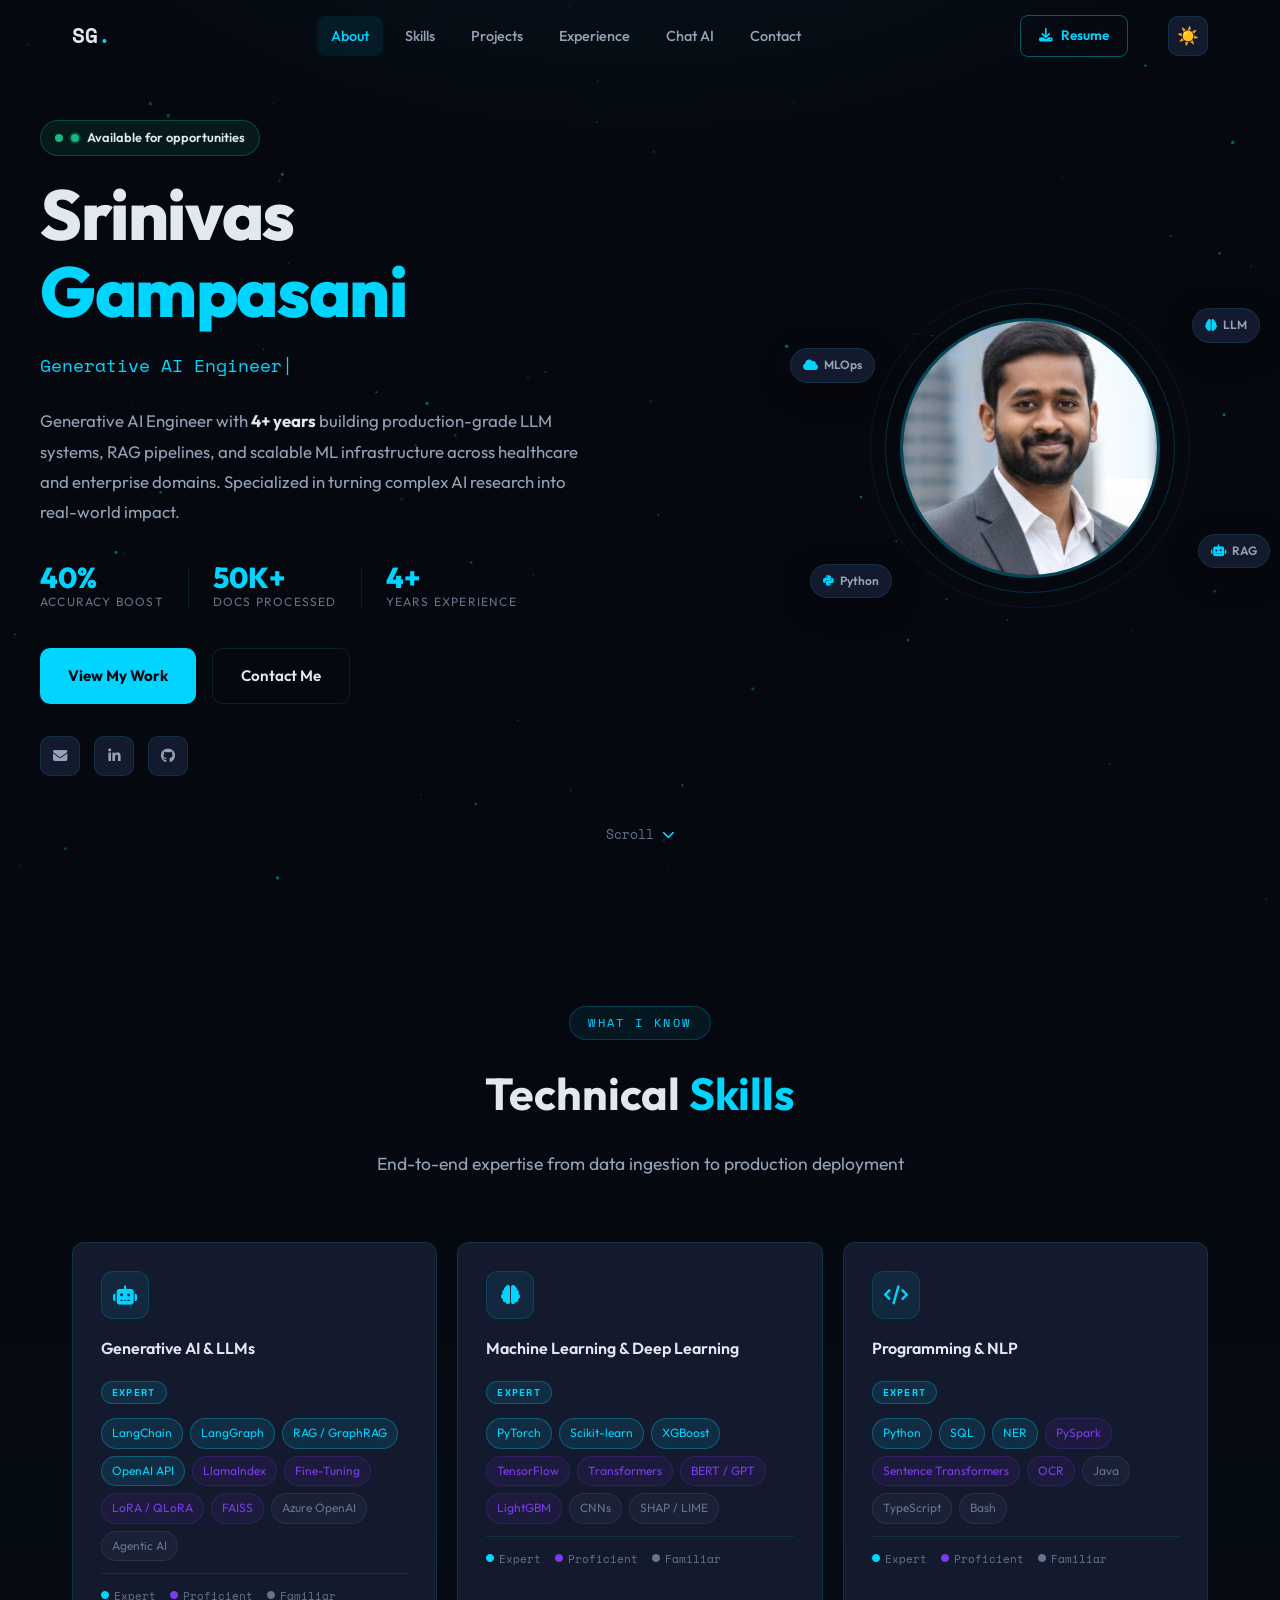
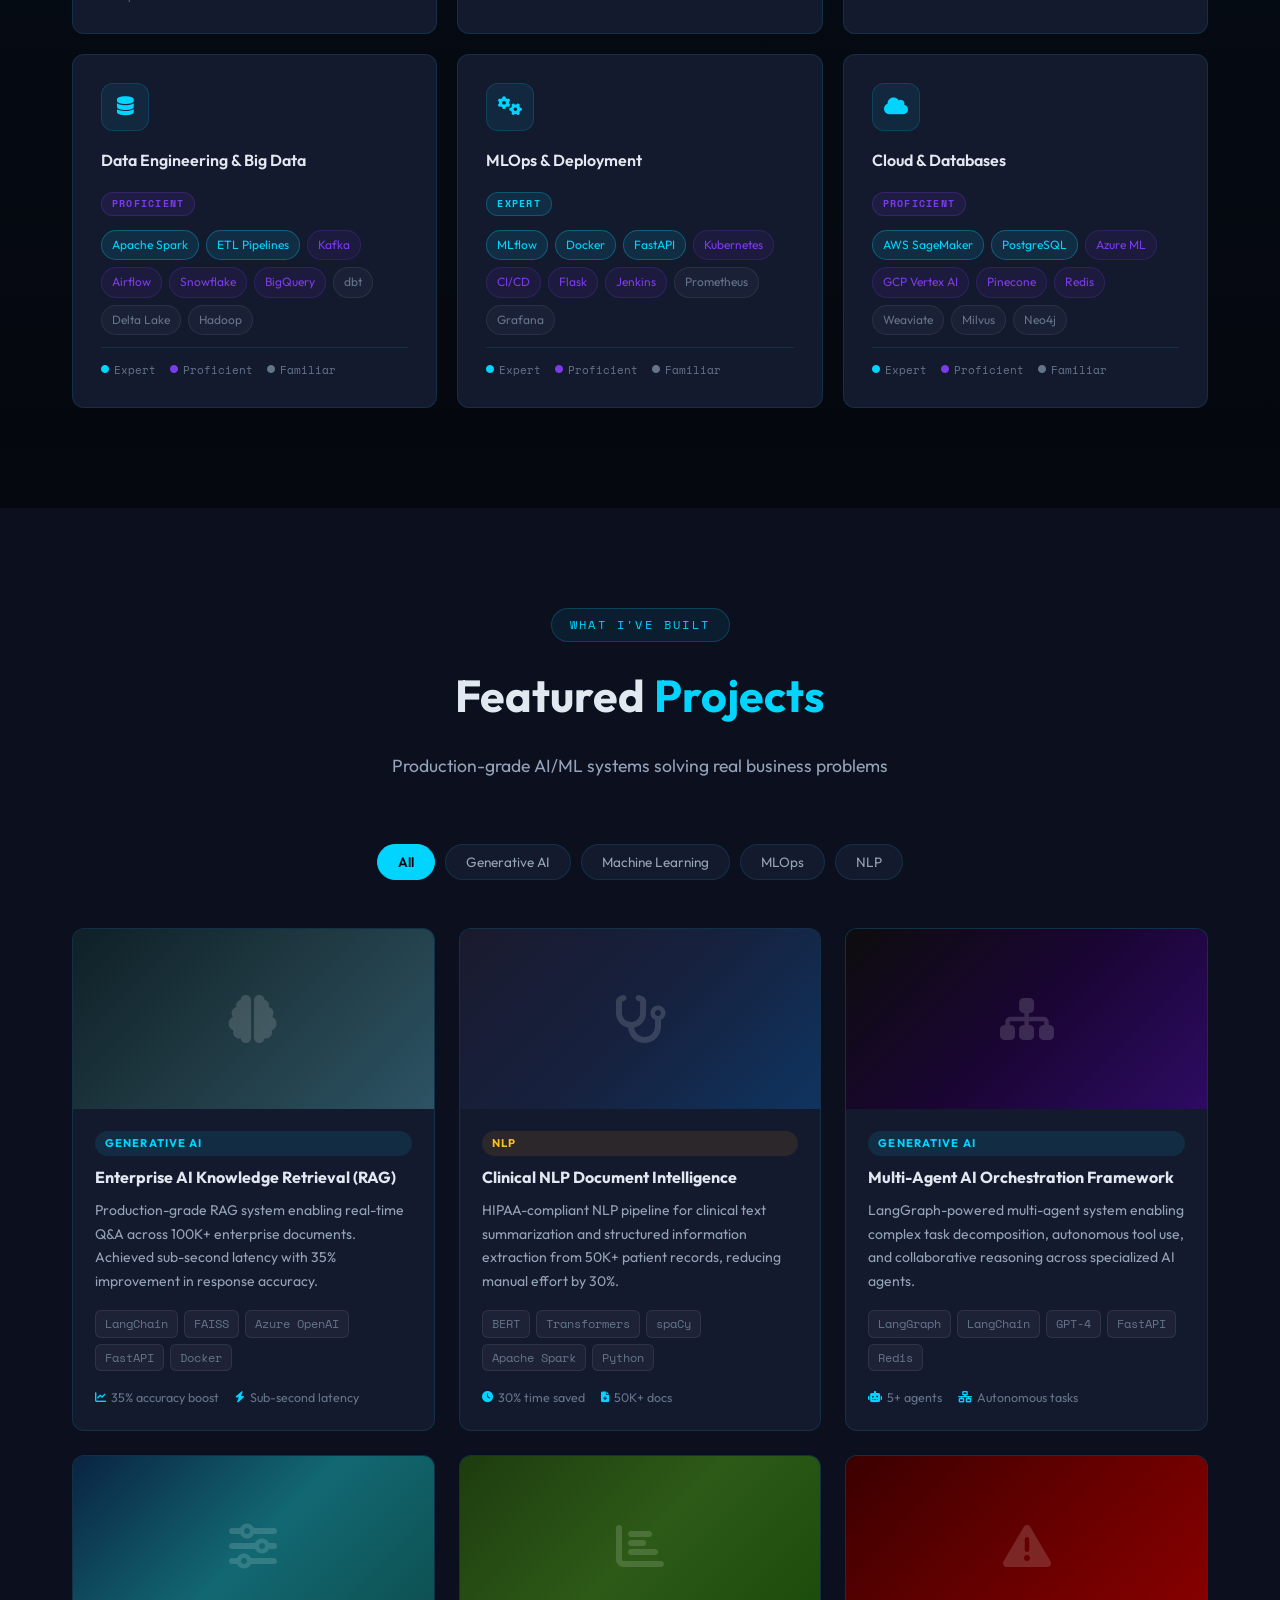
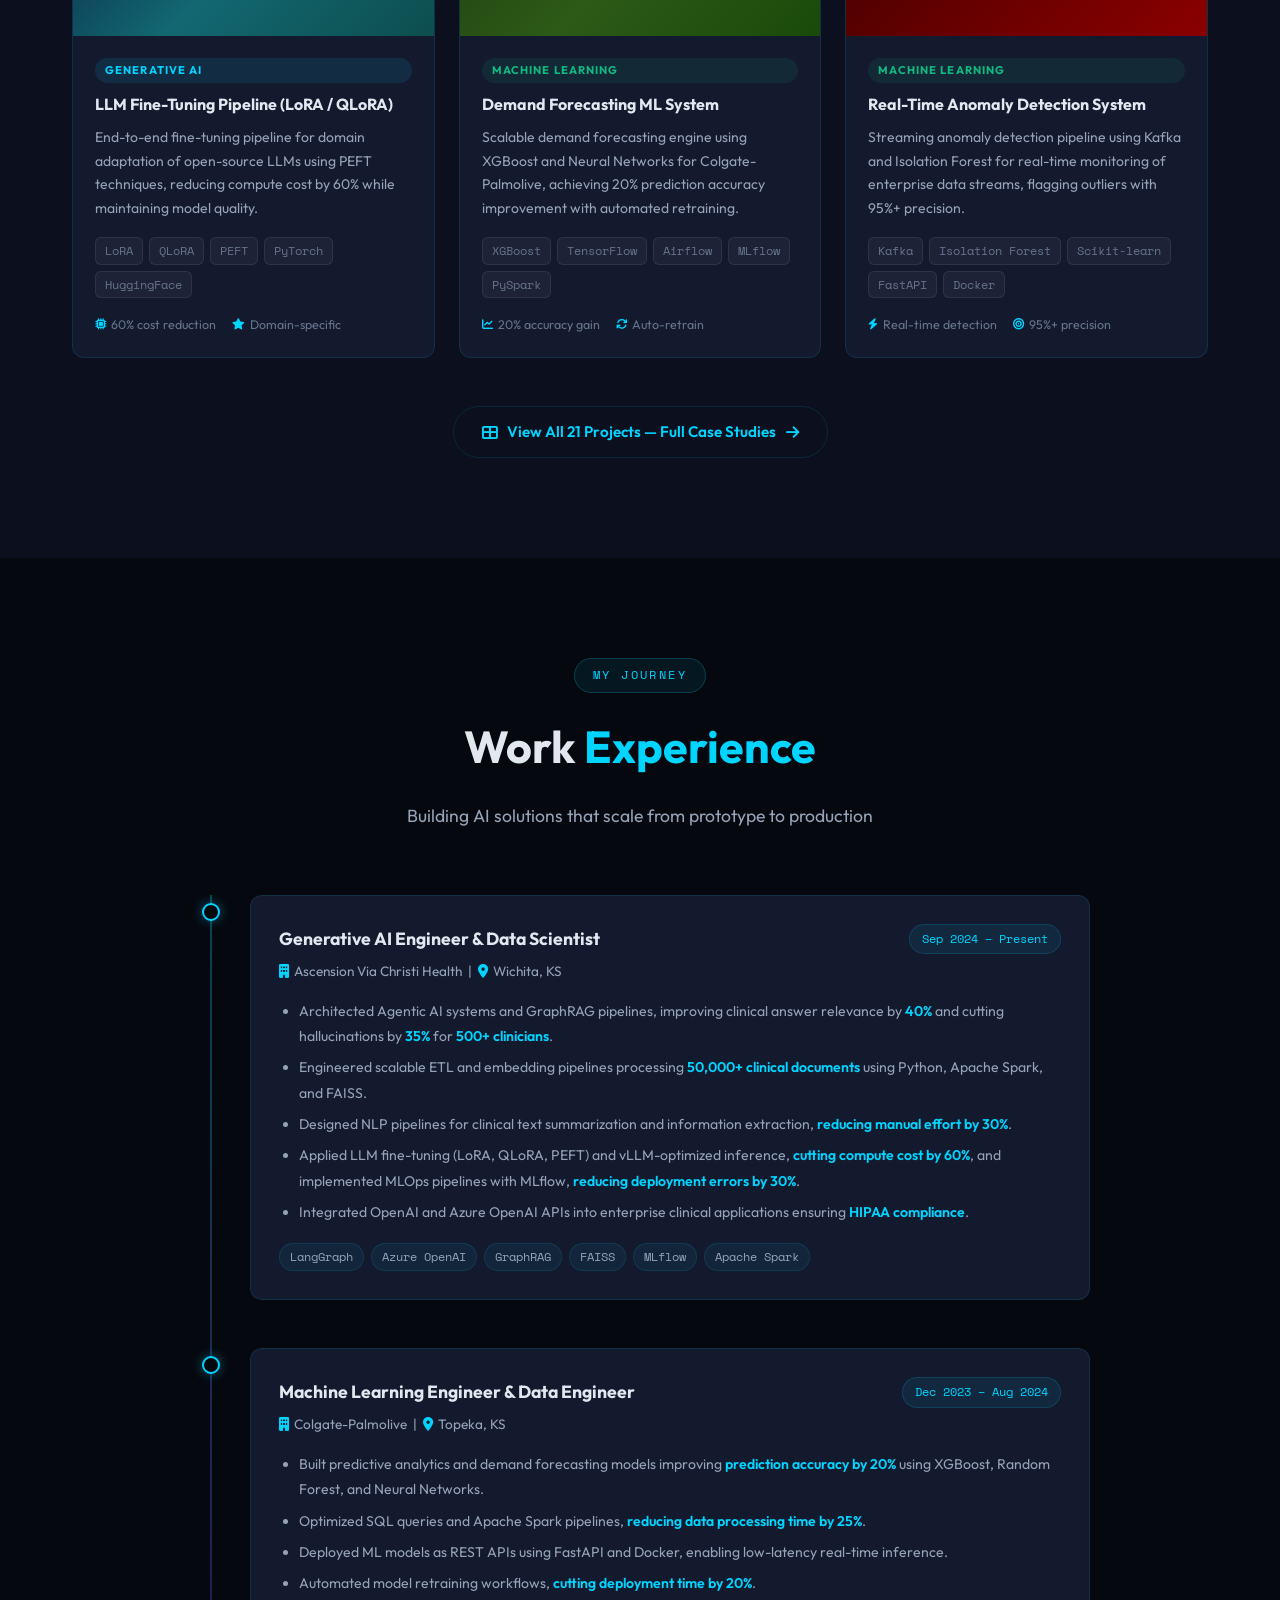
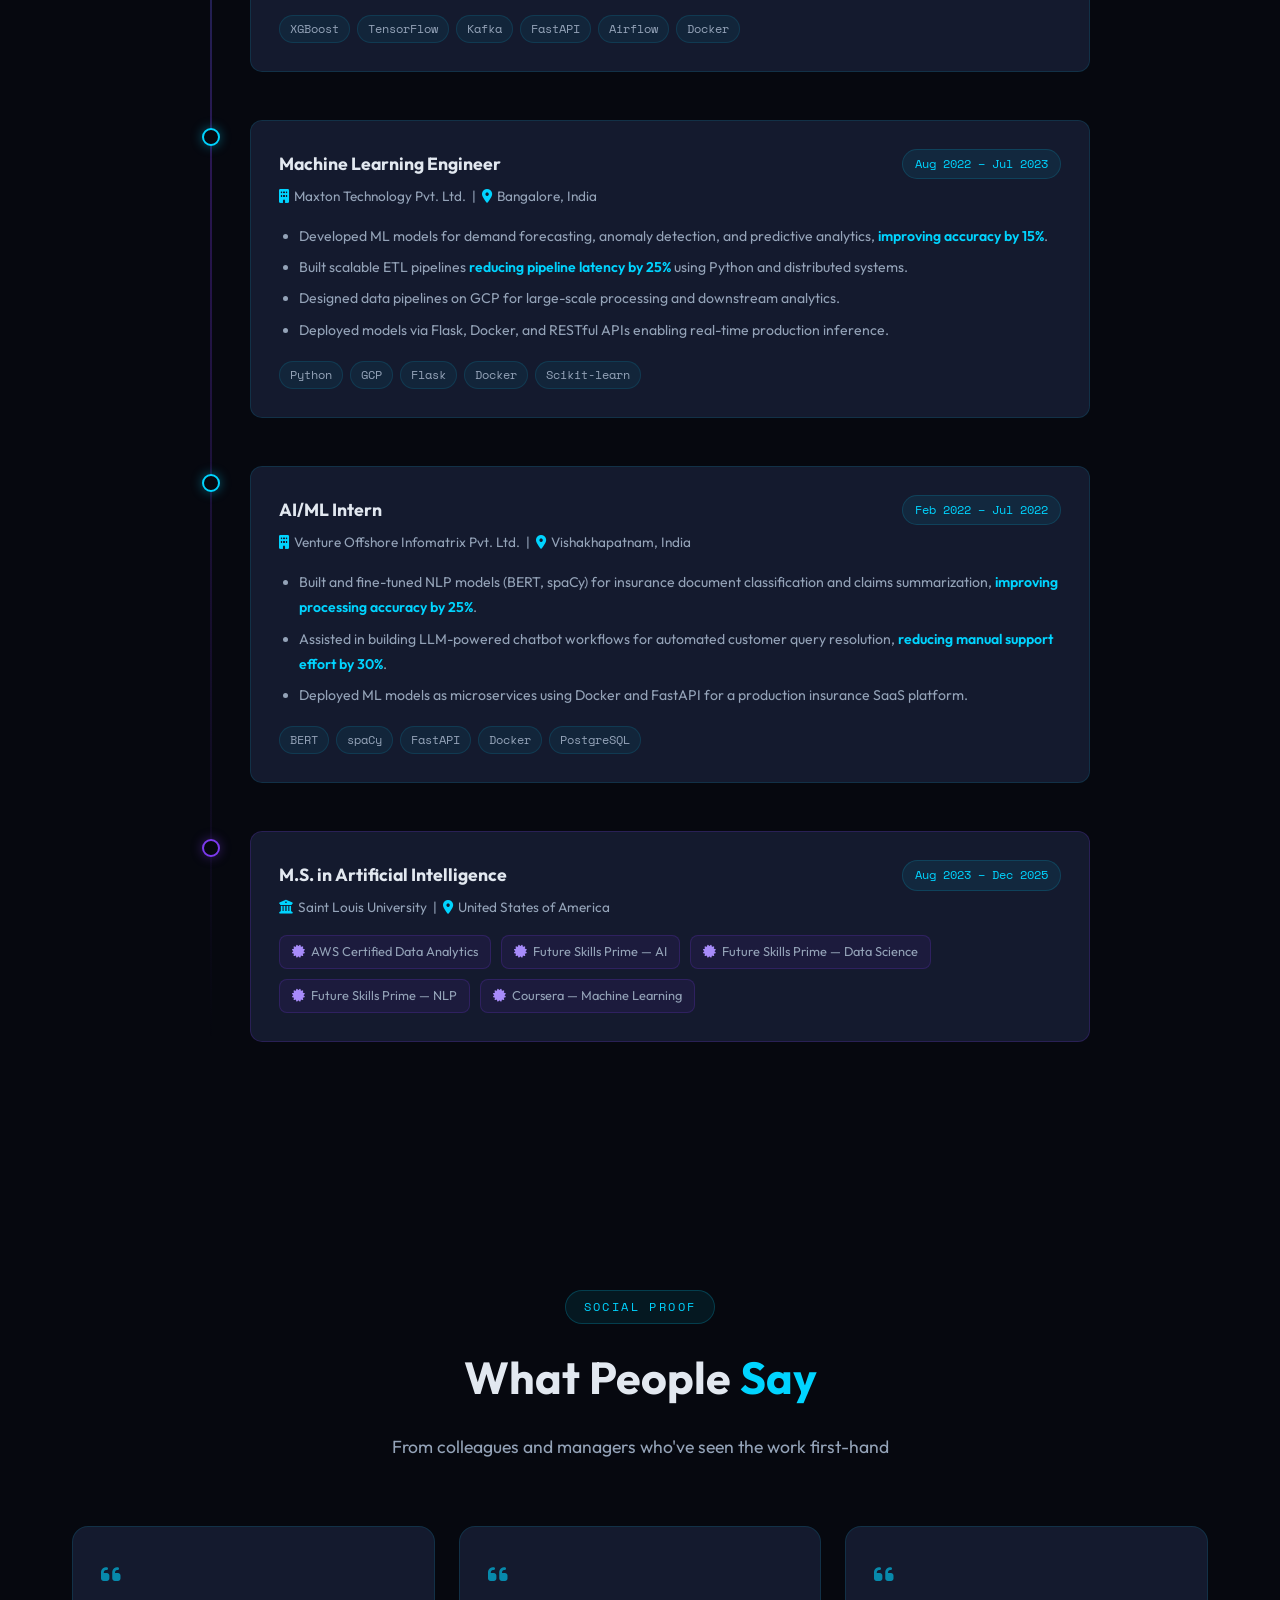
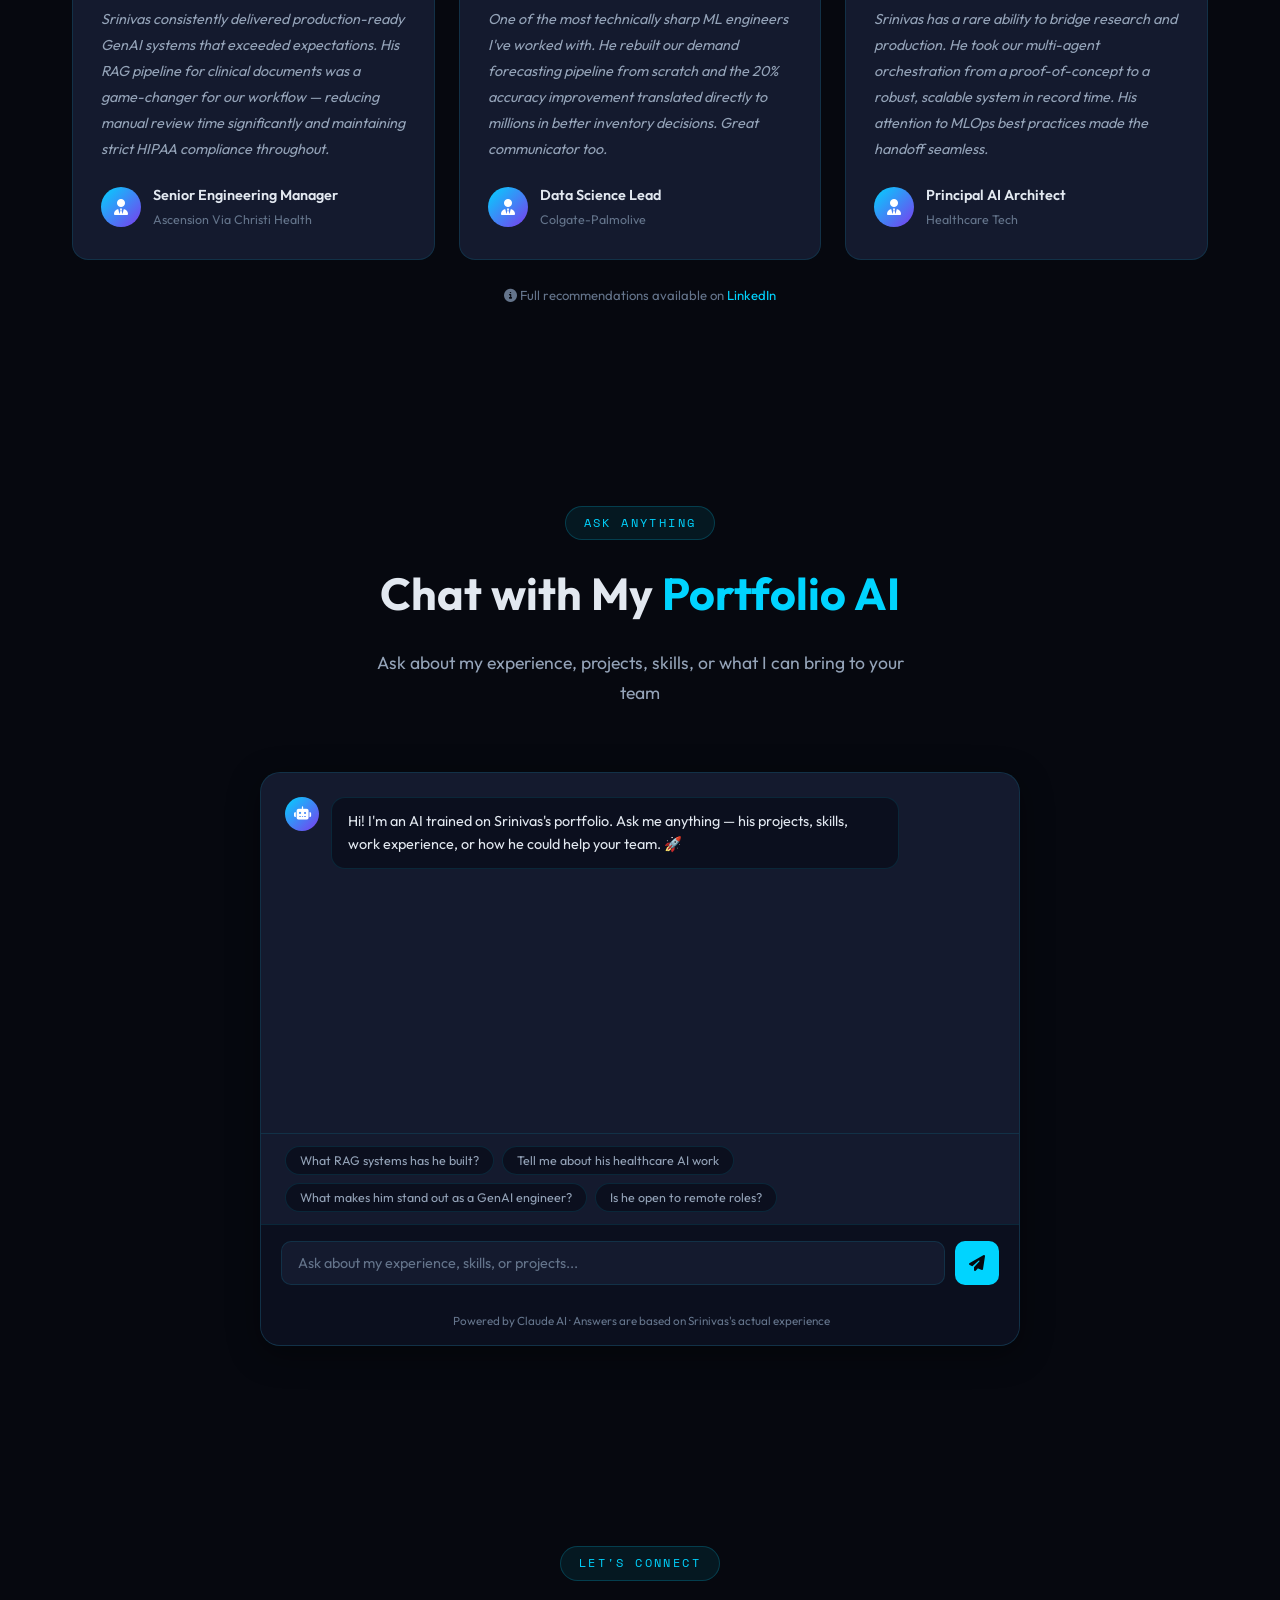
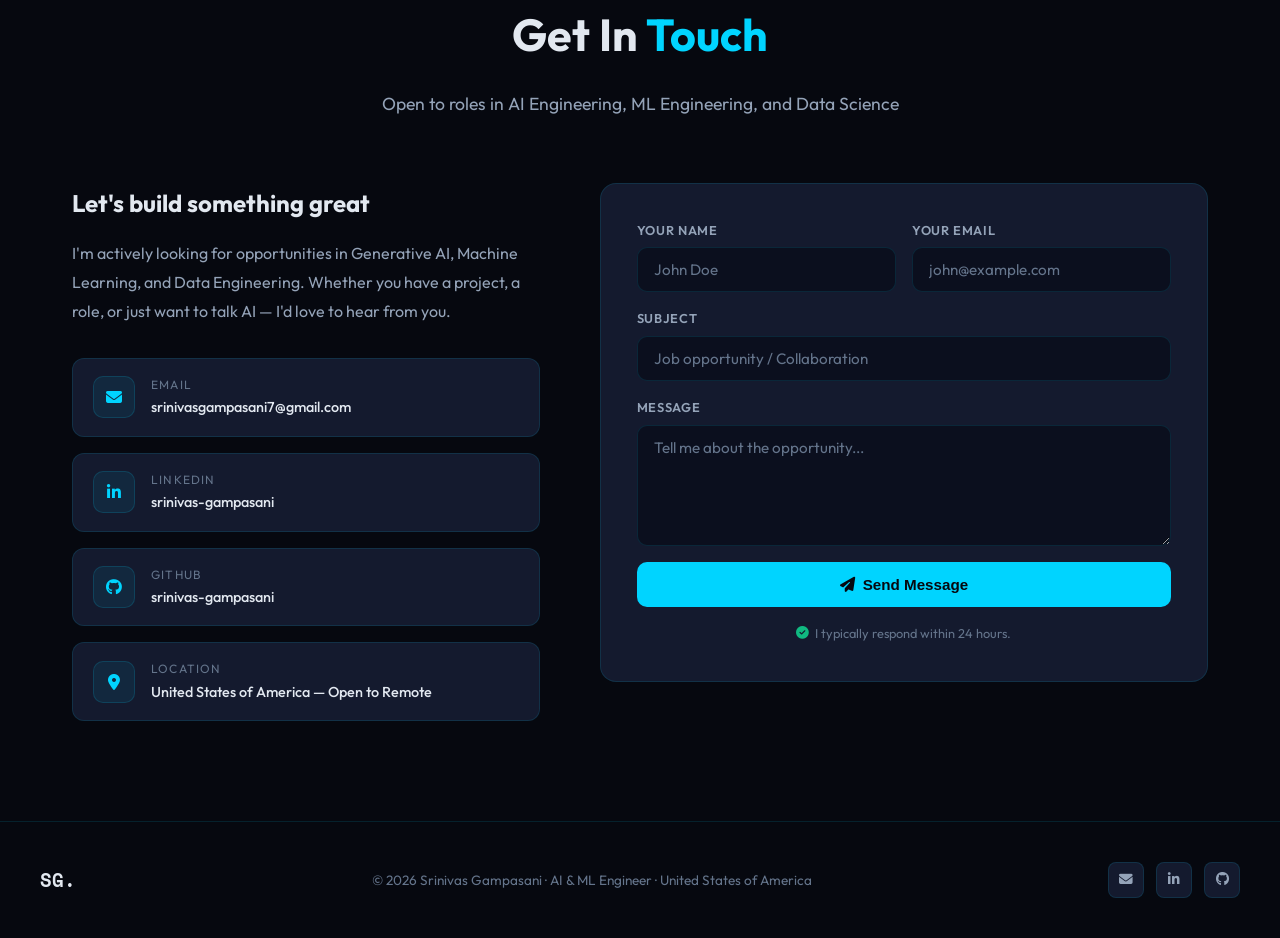
==== commit e8140364: "Update index.html" ====
--- a/index.html
+++ b/index.html
@@ -462,7 +462,7 @@
               <h3>Machine Learning Engineer</h3>
               <div class="timeline-company"><i class="fas fa-building"></i> Maxton Technology Pvt. Ltd. &nbsp;|&nbsp; <i class="fas fa-map-marker-alt"></i> Bangalore, India</div>
             </div>
-            <div class="timeline-date">Aug 2022 – Aug 2023</div>
+            <div class="timeline-date">Aug 2022 – Jul 2023</div>
           </div>
           <ul class="timeline-bullets">
             <li>Developed ML models for demand forecasting, anomaly detection, and predictive analytics, <strong>improving accuracy by 15%</strong>.</li>
